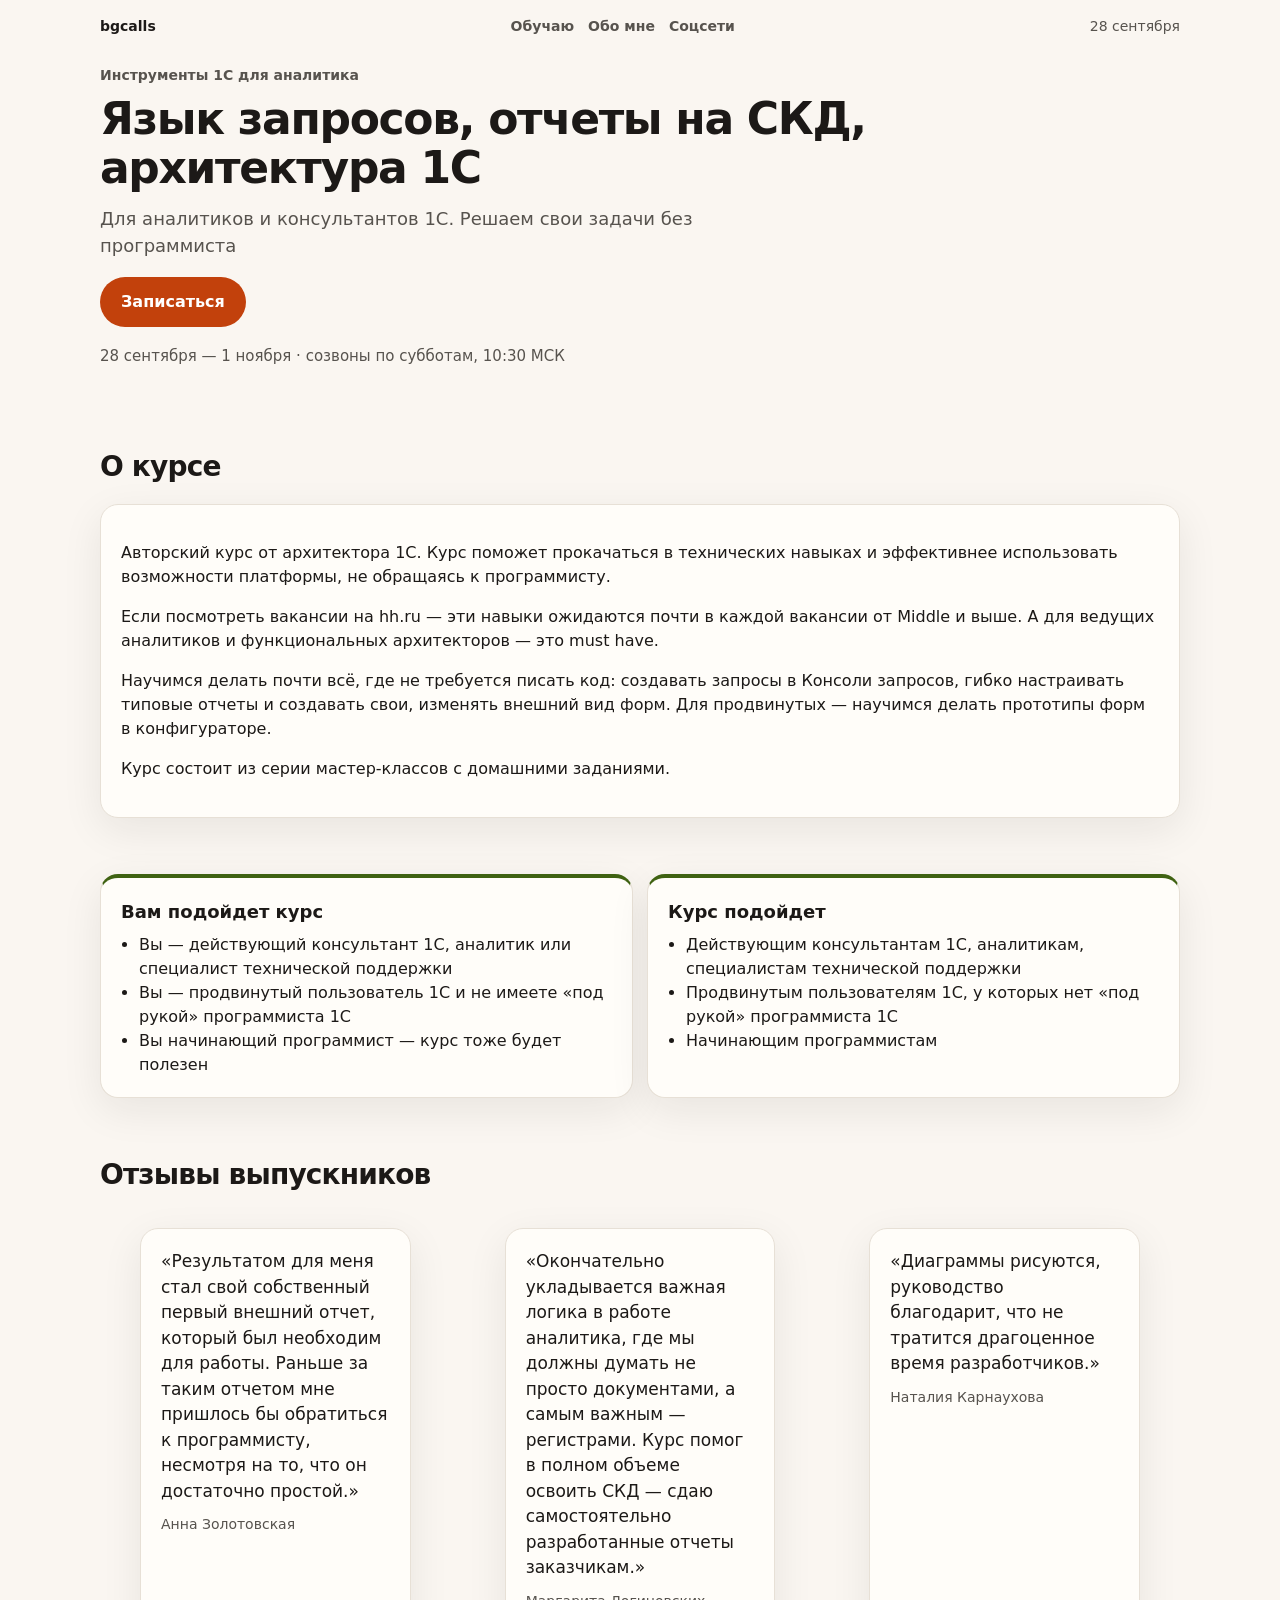
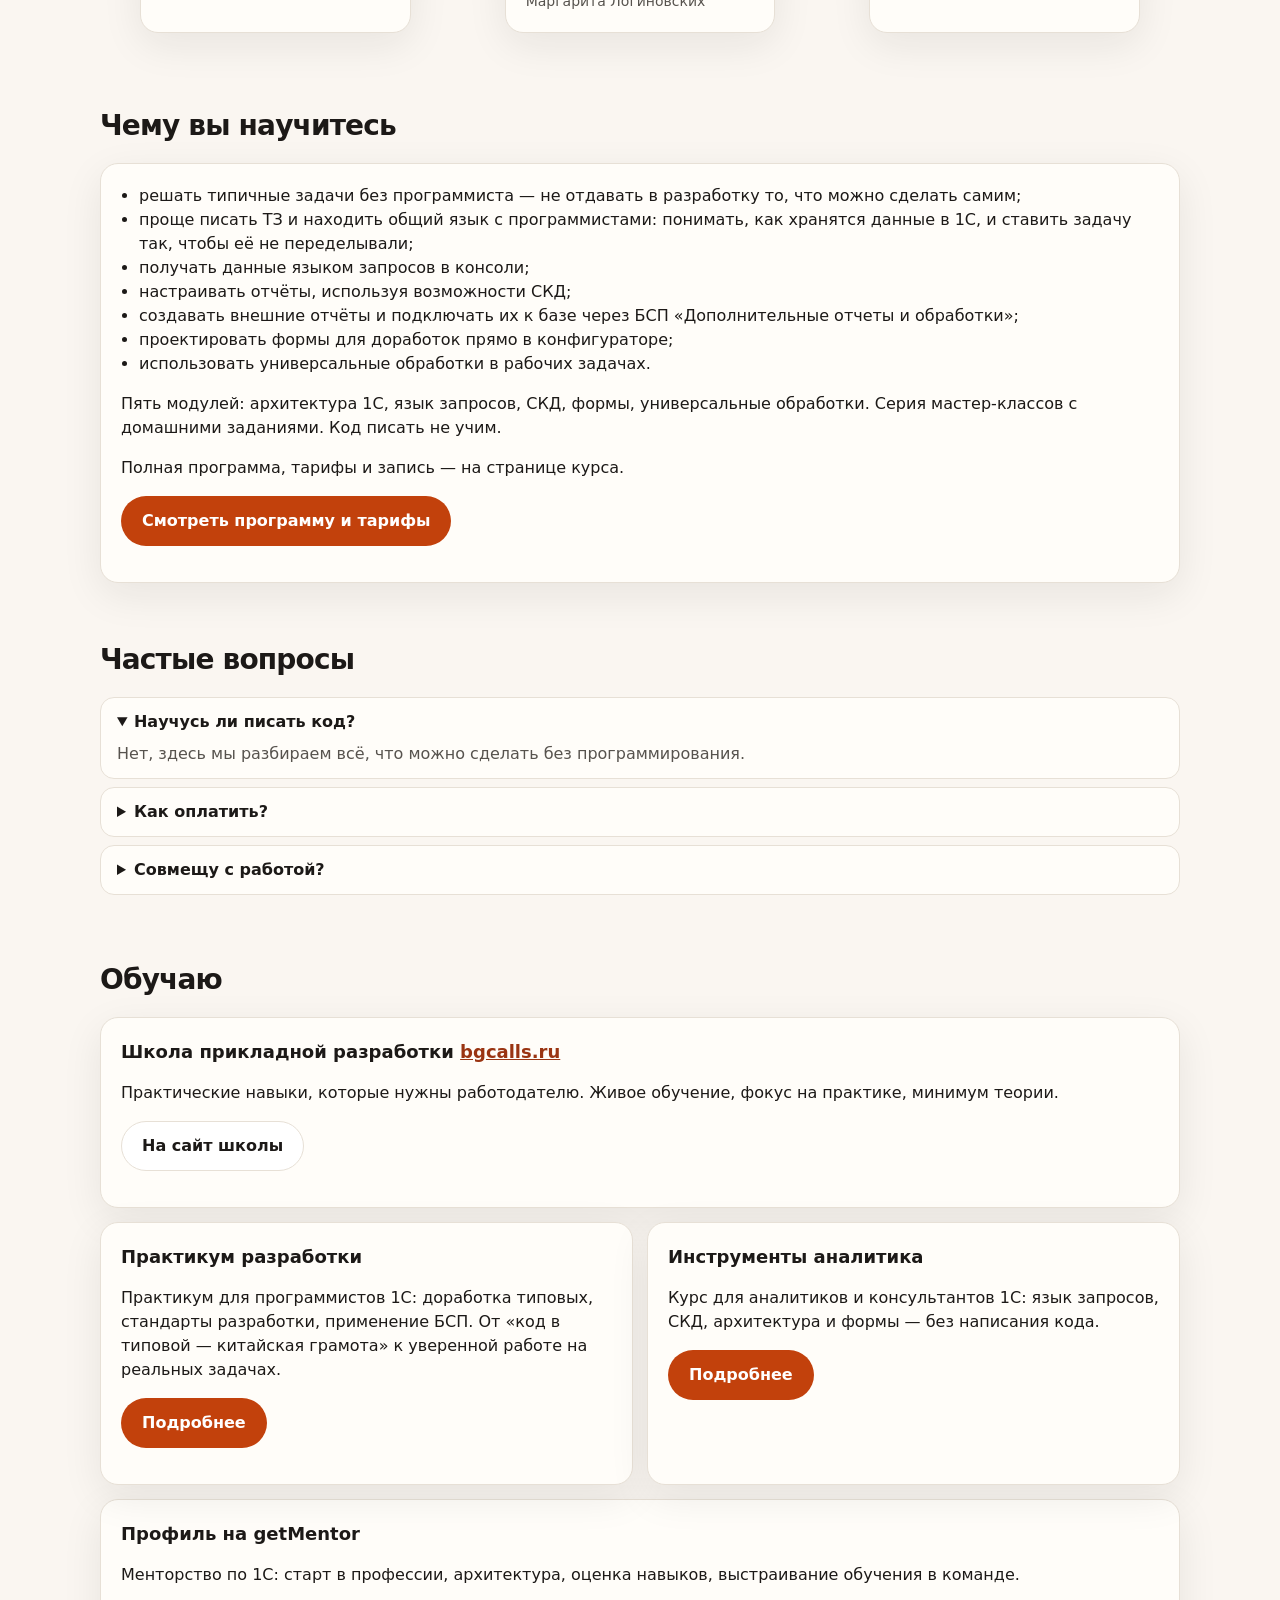
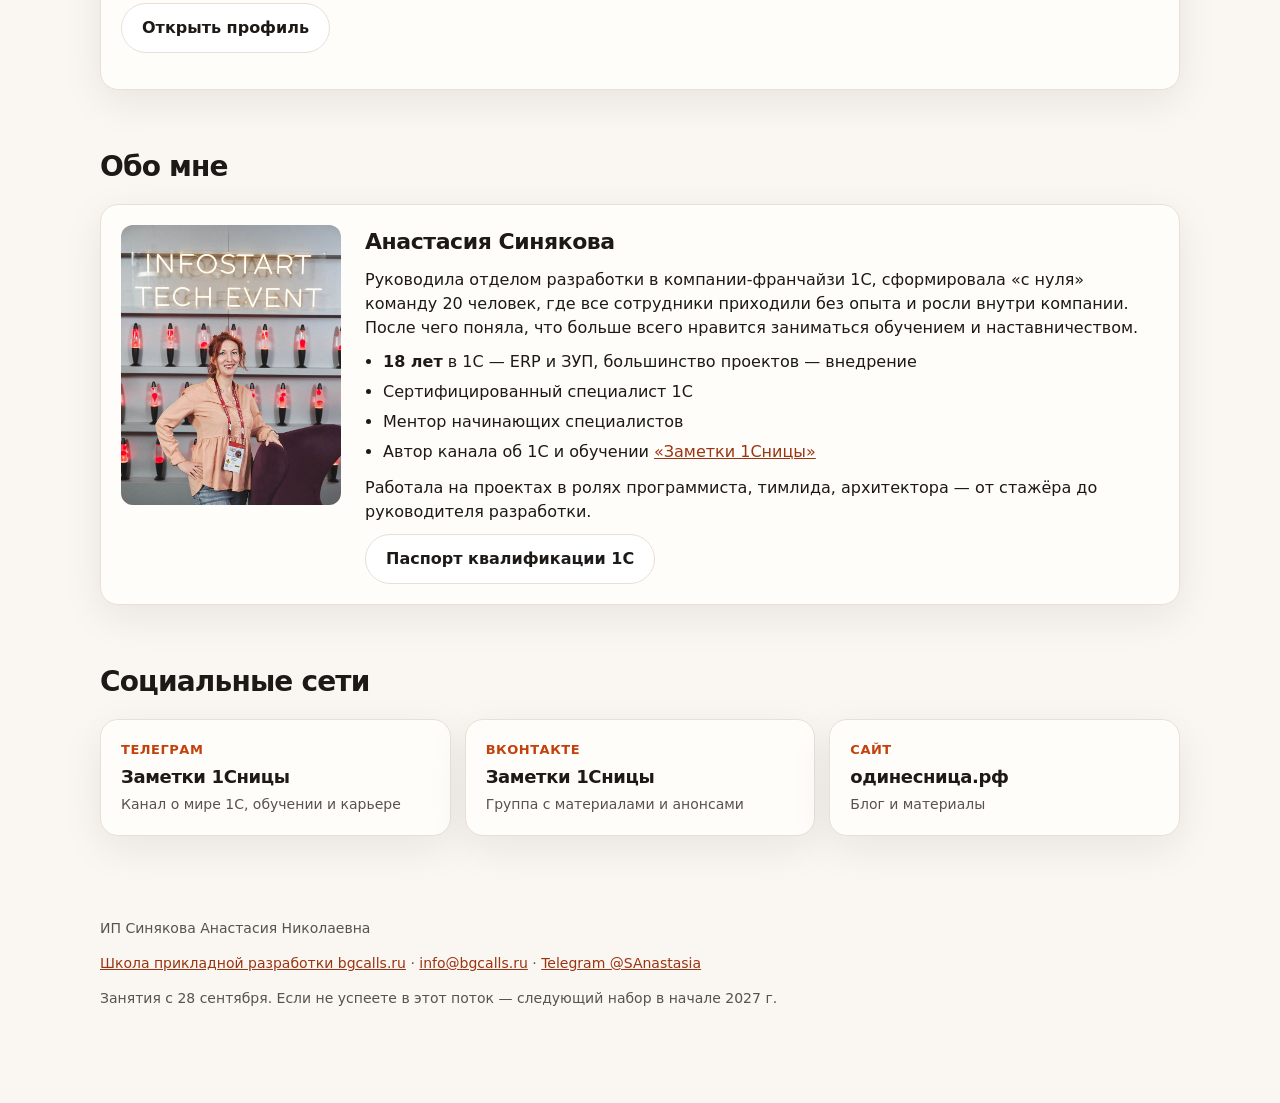
==== index.html @ 6b14075d "Поправить склонение в блоке аудитории курса Убран заголовок «На кого рассчитана программа». Колонки:" ====
<!DOCTYPE html>
<html lang="ru">
<head>
  <meta charset="utf-8">
  <meta name="viewport" content="width=device-width, initial-scale=1">
  <title>Инструменты 1С для аналитика</title>
  <meta name="description" content="Для аналитиков и консультантов 1С. Решаем свои задачи без программиста. Поток с 28 сентября 2026.">
  <link rel="canonical" href="https://query.bgcalls.ru/">
  <link rel="icon" href="/favicon.ico" sizes="any">
  <link rel="icon" type="image/jpeg" href="/favicon.jpg">
  <link rel="apple-touch-icon" href="/favicon.jpg">
  <meta property="og:title" content="Инструменты 1С для аналитика">
  <meta property="og:description" content="Для аналитиков и консультантов 1С. Решаем свои задачи без программиста.">
  <meta property="og:url" content="https://query.bgcalls.ru/">
  <meta property="og:type" content="website">
  <link rel="stylesheet" href="styles.css">
  <!-- Yandex.Metrika counter 94870906 — тот же, что на bgcalls.ru -->
  <script>
    (function (m, e, t, r, i, k, a) {
      m[i] = m[i] || function () { (m[i].a = m[i].a || []).push(arguments); };
      m[i].l = 1 * new Date();
      for (var j = 0; j < document.scripts.length; j++) {
        if (document.scripts[j].src === r) { return; }
      }
      k = e.createElement(t), a = e.getElementsByTagName(t)[0], k.async = 1, k.src = r;
      a.parentNode.insertBefore(k, a);
    })(window, document, "script", "https://mc.yandex.ru/metrika/tag.js", "ym");
    ym(94870906, "init", {
      clickmap: true,
      trackLinks: true,
      accurateTrackBounce: true,
      webvisor: true
    });
  </script>
  <noscript><div><img src="https://mc.yandex.ru/watch/94870906" style="position:absolute; left:-9999px;" alt=""></div></noscript>
</head>
<body>
  <header class="wrap top">
    <div><strong>bgcalls</strong></div>
    <nav class="top-nav" aria-label="Разделы">
      <a href="#obuchayu">Обучаю</a>
      <a href="#obo-mne">Обо мне</a>
      <a href="#socseti">Соцсети</a>
    </nav>
    <div>28 сентября</div>
  </header>

  <main>
    <section class="wrap hero">
      <p class="kicker">Инструменты 1С для аналитика</p>
      <h1>Язык запросов, отчеты на СКД, архитектура 1С</h1>
      <p class="lead">Для аналитиков и консультантов 1С. Решаем свои задачи без программиста</p>
      <div class="btns">
        <a class="btn btn-main js-enroll" href="https://bgcalls.ru/tools">Записаться</a>
      </div>
      <p class="meta">28 сентября — 1 ноября · созвоны по субботам, 10:30 МСК</p>
    </section>

    <section class="wrap">
      <h2>О курсе</h2>
      <div class="card">
        <p>Авторский курс от архитектора 1С. Курс поможет прокачаться в технических навыках и эффективнее использовать возможности платформы, не обращаясь к программисту.</p>
        <p>Если посмотреть вакансии на hh.ru — эти навыки ожидаются почти в каждой вакансии от Middle и выше. А для ведущих аналитиков и функциональных архитекторов — это must have.</p>
        <p>Научимся делать почти всё, где не требуется писать код: создавать запросы в Консоли запросов, гибко настраивать типовые отчеты и создавать свои, изменять внешний вид форм. Для продвинутых — научимся делать прототипы форм в конфигураторе.</p>
        <p>Курс состоит из серии мастер-классов с домашними заданиями.</p>
      </div>
    </section>

    <section class="wrap" id="komu">
      <div class="grid-2">
        <article class="card yes">
          <h3>Вам подойдет курс</h3>
          <ul>
            <li>Вы — действующий консультант 1С, аналитик или специалист технической поддержки</li>
            <li>Вы — продвинутый пользователь 1С и не имеете «под рукой» программиста 1С</li>
            <li>Вы начинающий программист — курс тоже будет полезен</li>
          </ul>
        </article>
        <article class="card yes">
          <h3>Курс подойдет</h3>
          <ul>
            <li>Действующим консультантам 1С, аналитикам, специалистам технической поддержки</li>
            <li>Продвинутым пользователям 1С, у которых нет «под рукой» программиста 1С</li>
            <li>Начинающим программистам</li>
          </ul>
        </article>
      </div>
    </section>

    <section class="wrap">
      <h2>Отзывы выпускников</h2>
      <div class="grid-3">
        <figure class="card">
          <blockquote class="quote">«Результатом для меня стал свой собственный первый внешний отчет, который был необходим для работы. Раньше за таким отчетом мне пришлось бы обратиться к программисту, несмотря на то, что он достаточно простой.»</blockquote>
          <figcaption class="who">Анна Золотовская</figcaption>
        </figure>
        <figure class="card">
          <blockquote class="quote">«Окончательно укладывается важная логика в работе аналитика, где мы должны думать не просто документами, а самым важным — регистрами. Курс помог в полном объеме освоить СКД — сдаю самостоятельно разработанные отчеты заказчикам.»</blockquote>
          <figcaption class="who">Маргарита Логиновских</figcaption>
        </figure>
        <figure class="card">
          <blockquote class="quote">«Диаграммы рисуются, руководство благодарит, что не тратится драгоценное время разработчиков.»</blockquote>
          <figcaption class="who">Наталия Карнаухова</figcaption>
        </figure>
      </div>
    </section>

    <section class="wrap" id="запись">
      <h2>Чему вы научитесь</h2>
      <div class="card">
        <ul>
          <li>решать типичные задачи без программиста — не отдавать в разработку то, что можно сделать самим;</li>
          <li>проще писать ТЗ и находить общий язык с программистами: понимать, как хранятся данные в 1С, и ставить задачу так, чтобы её не переделывали;</li>
          <li>получать данные языком запросов в консоли;</li>
          <li>настраивать отчёты, используя возможности СКД;</li>
          <li>создавать внешние отчёты и подключать их к базе через БСП «Дополнительные отчеты и обработки»;</li>
          <li>проектировать формы для доработок прямо в конфигураторе;</li>
          <li>использовать универсальные обработки в рабочих задачах.</li>
        </ul>
        <p>Пять модулей: архитектура 1С, язык запросов, СКД, формы, универсальные обработки. Серия мастер-классов с домашними заданиями. Код писать не учим.</p>
        <p>Полная программа, тарифы и запись — на странице курса.</p>
        <p><a class="btn btn-main js-program" href="https://bgcalls.ru/tools#rec713897254">Смотреть программу и тарифы</a></p>
      </div>
    </section>

    <section class="wrap faq">
      <h2>Частые вопросы</h2>
      <details open>
        <summary>Научусь ли писать код?</summary>
        <p>Нет, здесь мы разбираем всё, что можно сделать без программирования.</p>
      </details>
      <details>
        <summary>Как оплатить?</summary>
        <p>По карте, в рассрочку Долями или по счёту от юрлица. Для запроса счёта пишите на <a href="mailto:info@bgcalls.ru">info@bgcalls.ru</a> или в Telegram <a href="https://t.me/sAnastasia">@SAnastasia</a>. Программа и тарифы — на <a href="https://bgcalls.ru/tools">странице курса</a>.</p>
      </details>
      <details>
        <summary>Совмещу с работой?</summary>
        <p>Да. Будет 3 созвона по субботам в 10:30 МСК; если не сможете подключиться — будет запись. Остальные материалы и задания доступны на платформе в любое время. Основная часть — 5 недель и ещё 4 недели, чтобы спокойно доделать задания.</p>
      </details>
    </section>

    <section class="wrap" id="obuchayu">
      <h2>Обучаю</h2>
      <div class="card teach-lead">
        <p class="teach-school">Школа прикладной разработки <a href="https://bgcalls.ru">bgcalls.ru</a></p>
        <p>Практические навыки, которые нужны работодателю. Живое обучение, фокус на практике, минимум теории.</p>
        <p><a class="btn btn-ghost" href="https://bgcalls.ru">На сайт школы</a></p>
      </div>
      <div class="grid-2 teach-courses">
        <article class="card">
          <h3>Практикум разработки</h3>
          <p>Практикум для программистов 1С: доработка типовых, стандарты разработки, применение БСП. От «код в типовой — китайская грамота» к уверенной работе на реальных задачах.</p>
          <p><a class="btn btn-main" href="https://bgcalls.ru/practice">Подробнее</a></p>
        </article>
        <article class="card">
          <h3>Инструменты аналитика</h3>
          <p>Курс для аналитиков и консультантов 1С: язык запросов, СКД, архитектура и формы — без написания кода.</p>
          <p><a class="btn btn-main" href="https://bgcalls.ru/tools">Подробнее</a></p>
        </article>
      </div>
      <div class="card mentor-card">
        <h3>Профиль на getMentor</h3>
        <p>Менторство по 1С: старт в профессии, архитектура, оценка навыков, выстраивание обучения в команде.</p>
        <p><a class="btn btn-ghost" href="https://getmentor.dev/mentor/anastasiia-siniakova-1230">Открыть профиль</a></p>
      </div>
    </section>

    <section class="wrap" id="obo-mne">
      <h2>Обо мне</h2>
      <div class="card author">
        <img class="author-photo" src="author.jpg" alt="Анастасия Синякова" width="280" height="350">
        <div>
          <p class="author-name">Анастасия Синякова</p>
          <p>Руководила отделом разработки в компании-франчайзи 1С, сформировала «с нуля» команду 20 человек, где все сотрудники приходили без опыта и росли внутри компании. После чего поняла, что больше всего нравится заниматься обучением и наставничеством.</p>
          <ul class="about-facts">
            <li><strong>18 лет</strong> в 1С — ERP и ЗУП, большинство проектов — внедрение</li>
            <li>Сертифицированный специалист 1С</li>
            <li>Ментор начинающих специалистов</li>
            <li>Автор канала об 1С и обучении <a href="https://t.me/yellow_note">«Заметки 1Сницы»</a></li>
          </ul>
          <p>Работала на проектах в ролях программиста, тимлида, архитектора — от стажёра до руководителя разработки.</p>
          <p>
            <a class="btn btn-ghost" href="https://uc1.1c.ru/account/summary/?token=86fdb60becf1d8d3e52e398cdead7d71">Паспорт квалификации 1С</a>
          </p>
        </div>
      </div>
    </section>

    <section class="wrap" id="socseti">
      <h2>Социальные сети</h2>
      <div class="grid-3 link-grid">
        <a class="card link-card" href="https://t.me/yellow_note">
          <span class="link-label">Телеграм</span>
          <span class="link-title">Заметки 1Сницы</span>
          <span class="link-desc">Канал о мире 1С, обучении и карьере</span>
        </a>
        <a class="card link-card" href="https://vk.com/yellow_note">
          <span class="link-label">ВКонтакте</span>
          <span class="link-title">Заметки 1Сницы</span>
          <span class="link-desc">Группа с материалами и анонсами</span>
        </a>
        <a class="card link-card" href="https://одинесница.рф/">
          <span class="link-label">Сайт</span>
          <span class="link-title">одинесница.рф</span>
          <span class="link-desc">Блог и материалы</span>
        </a>
      </div>
    </section>
  </main>

  <footer class="wrap foot">
    <p>ИП Синякова Анастасия Николаевна</p>
    <p>
      <a href="https://bgcalls.ru">Школа прикладной разработки bgcalls.ru</a> ·
      <a href="mailto:info@bgcalls.ru">info@bgcalls.ru</a> ·
      <a href="https://t.me/sAnastasia">Telegram @SAnastasia</a>
    </p>
    <p>Занятия с 28 сентября. Если не успеете в этот поток — следующий набор в начале 2027 г.</p>
  </footer>

  <div class="sticky">
    <a class="btn btn-main js-enroll" href="https://bgcalls.ru/tools" style="width:100%">Записаться</a>
  </div>

  <script src="config.js"></script>
  <script src="pay.js"></script>
</body>
</html>
---- styles.css ----
:root {
  --ink: #1c1917;
  --muted: #57534e;
  --paper: #faf6f1;
  --card: #fffdf9;
  --line: #e7e0d6;
  --accent: #c2410c;
  --accent-dark: #9a3412;
  --ok: #3f6212;
  --no: #9f1239;
  --shadow: 0 12px 40px rgba(28, 25, 23, 0.08);
}

* { box-sizing: border-box; }
html { scroll-behavior: smooth; }
body {
  margin: 0;
  font-family: "Segoe UI", system-ui, sans-serif;
  color: var(--ink);
  background: var(--paper);
  line-height: 1.5;
}
a { color: var(--accent-dark); }
img { max-width: 100%; }
.wrap { width: min(1080px, calc(100% - 32px)); margin: 0 auto; }
.top {
  display: flex;
  justify-content: space-between;
  align-items: center;
  gap: 16px;
  padding: 16px 0;
  font-size: 14px;
  color: var(--muted);
}
.top strong { color: var(--ink); }
.top-nav {
  display: flex;
  flex-wrap: wrap;
  gap: 14px;
  justify-content: center;
}
.top-nav a {
  color: var(--muted);
  text-decoration: none;
  font-weight: 600;
}
.top-nav a:hover { color: var(--accent-dark); }
.section-lead {
  margin: -6px 0 16px;
  color: var(--muted);
  max-width: 40rem;
}
.teach-lead { margin-bottom: 14px; }
.teach-school {
  margin: 0 0 8px;
  font-size: 18px;
  font-weight: 700;
}
.teach-courses { margin-bottom: 14px; }
.mentor-card h3 { margin-bottom: 8px; }
.about-facts {
  margin: 0 0 12px;
  padding-left: 18px;
}
.about-facts li { margin-bottom: 6px; }
.link-grid { align-items: stretch; }
.link-card {
  display: flex;
  flex-direction: column;
  gap: 4px;
  text-decoration: none;
  color: inherit;
  transition: border-color 0.15s ease, transform 0.15s ease;
}
.link-card:hover {
  border-color: #d6c7b6;
  transform: translateY(-2px);
}
.link-label {
  font-size: 13px;
  font-weight: 700;
  color: var(--accent);
  text-transform: uppercase;
  letter-spacing: 0.04em;
}
.link-title {
  font-size: 18px;
  font-weight: 700;
  letter-spacing: -0.02em;
}
.link-desc {
  color: var(--muted);
  font-size: 14px;
}
.hero {
  padding: 12px 0 36px;
}
.kicker {
  margin: 0 0 8px;
  font-size: 14px;
  font-weight: 700;
  color: var(--muted);
}
h1 {
  font-size: clamp(28px, 4.5vw, 44px);
  line-height: 1.12;
  margin: 0 0 12px;
  letter-spacing: -0.03em;
}
.lead { font-size: 18px; color: var(--muted); max-width: 40rem; margin: 0 0 18px; }
.btns { display: flex; flex-wrap: wrap; gap: 10px; margin-bottom: 18px; }
.btn {
  display: inline-flex;
  align-items: center;
  justify-content: center;
  border-radius: 999px;
  padding: 12px 20px;
  text-decoration: none;
  font-weight: 700;
  border: 1px solid transparent;
}
.btn-main { background: var(--accent); color: #fff; }
.btn-main:hover { background: var(--accent-dark); }
.btn-ghost { background: #fff; color: var(--ink); border-color: var(--line); }
.meta { color: var(--muted); font-size: 15px; }
section { padding: 28px 0; }
h2 { font-size: 28px; letter-spacing: -0.03em; margin: 0 0 16px; }
.grid-2, .grid-3, .mods { display: grid; gap: 14px; }
.grid-2 { grid-template-columns: repeat(2, 1fr); }
.grid-3 { grid-template-columns: repeat(3, 1fr); }
.mods { grid-template-columns: 1.2fr 1fr; }
.card {
  background: var(--card);
  border: 1px solid var(--line);
  border-radius: 18px;
  padding: 20px;
  box-shadow: var(--shadow);
}
.card h3 { margin: 0 0 8px; font-size: 18px; }
.yes { border-top: 4px solid var(--ok); }
.no { border-top: 4px solid var(--no); }
ul { margin: 0; padding-left: 18px; }
.num {
  font-size: 13px;
  font-weight: 700;
  color: var(--accent);
  margin-bottom: 6px;
}
.quote { font-size: 17px; margin: 0 0 10px; }
.who { color: var(--muted); font-size: 14px; }
.price { font-size: 36px; font-weight: 800; letter-spacing: -0.03em; margin: 8px 0 12px; }
.price span { font-size: 18px; font-weight: 600; color: var(--muted); }
.faq details {
  background: var(--card);
  border: 1px solid var(--line);
  border-radius: 14px;
  padding: 12px 16px;
  margin-bottom: 8px;
}
.faq summary { cursor: pointer; font-weight: 700; }
.faq p { margin: 8px 0 0; color: var(--muted); }
.author {
  display: grid;
  grid-template-columns: 220px 1fr;
  gap: 24px;
  align-items: start;
}
.author-photo {
  width: 220px;
  height: 280px;
  object-fit: cover;
  object-position: top;
  border-radius: 12px;
  display: block;
}
.author-name {
  margin: 0 0 8px;
  font-size: 22px;
  font-weight: 700;
  letter-spacing: -0.02em;
}
.author p { margin: 0 0 10px; }
.author p:last-child { margin-bottom: 0; }
.foot {
  padding: 40px 0 80px;
  color: var(--muted);
  font-size: 14px;
}
.sticky {
  position: sticky;
  bottom: 0;
  background: rgba(250, 246, 241, 0.92);
  backdrop-filter: blur(8px);
  border-top: 1px solid var(--line);
  padding: 10px 16px;
  display: none;
}
@media (max-width: 800px) {
  .grid-2, .grid-3, .mods, .author { grid-template-columns: 1fr; }
  .author-photo { width: 180px; height: 230px; }
  .sticky { display: block; }
  .hero { padding-bottom: 32px; }
  .top { flex-wrap: wrap; }
  .top-nav { order: 3; width: 100%; justify-content: flex-start; gap: 12px; }
}
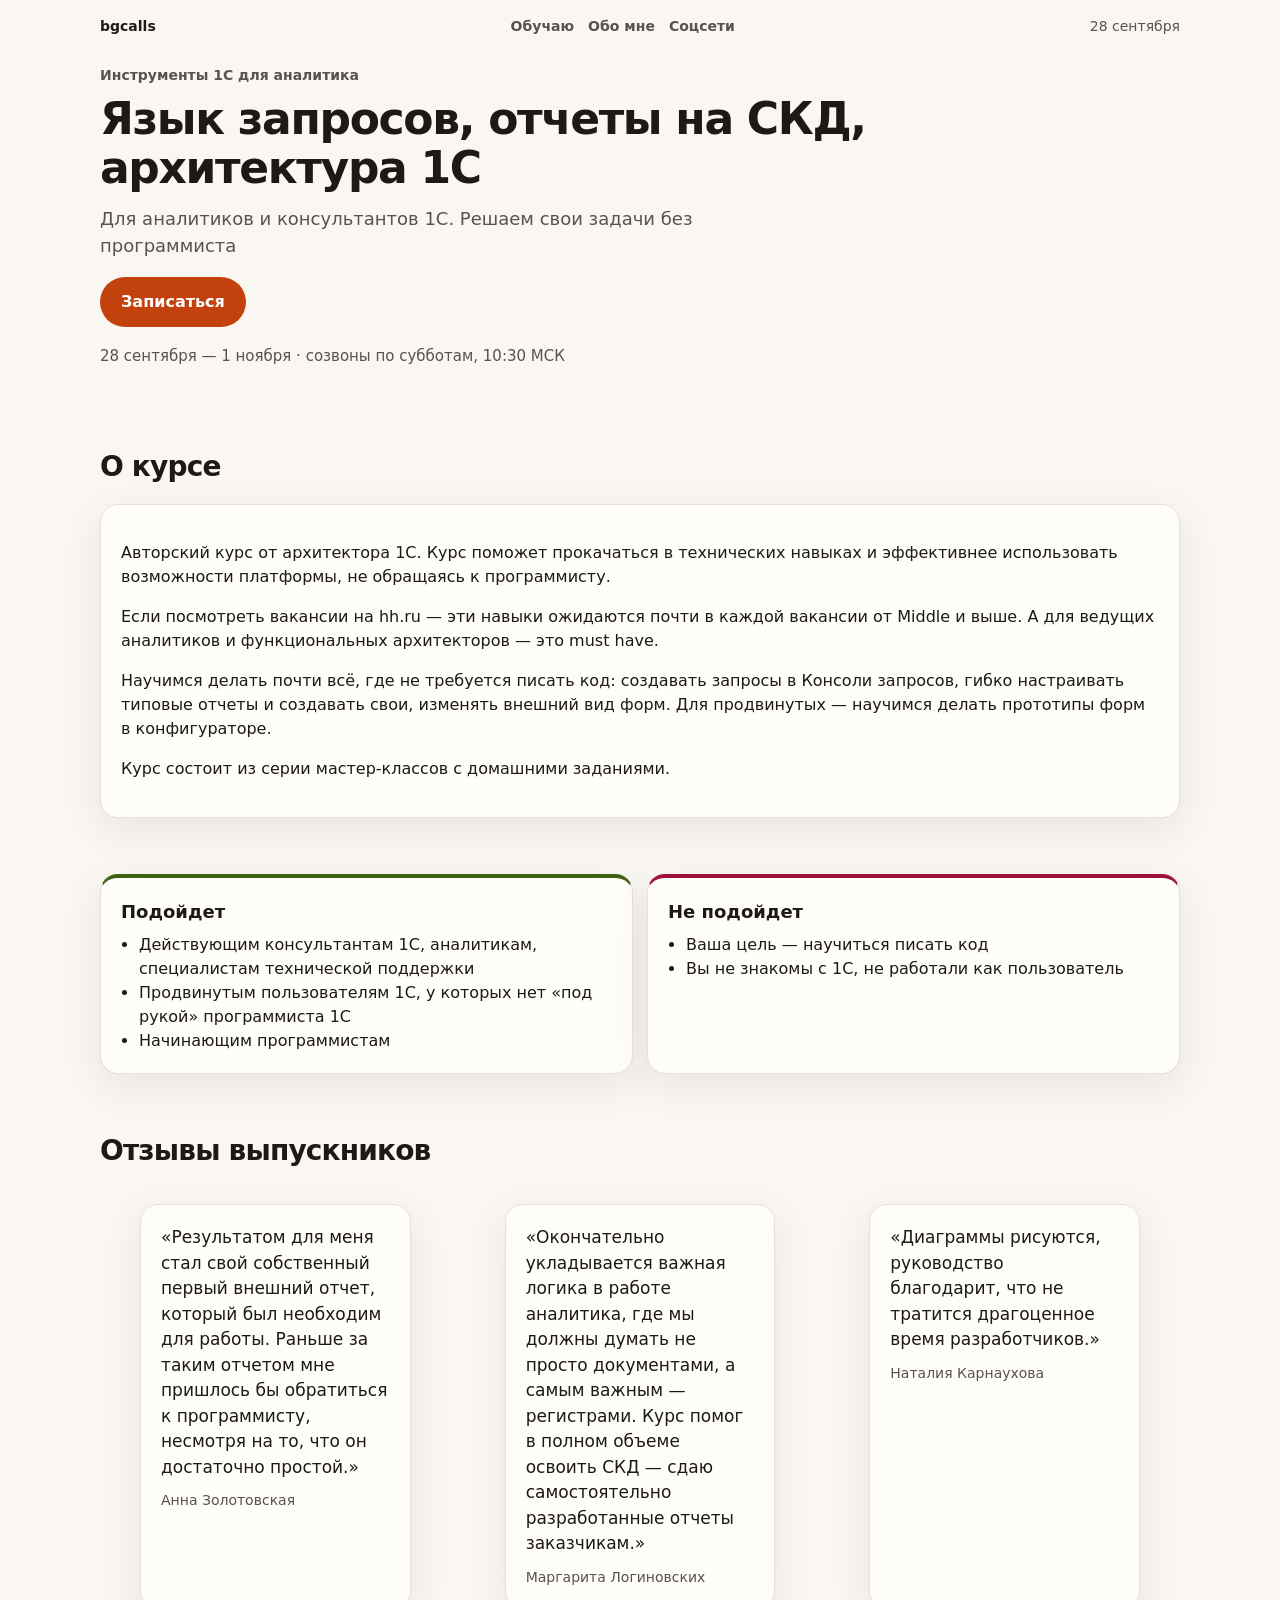
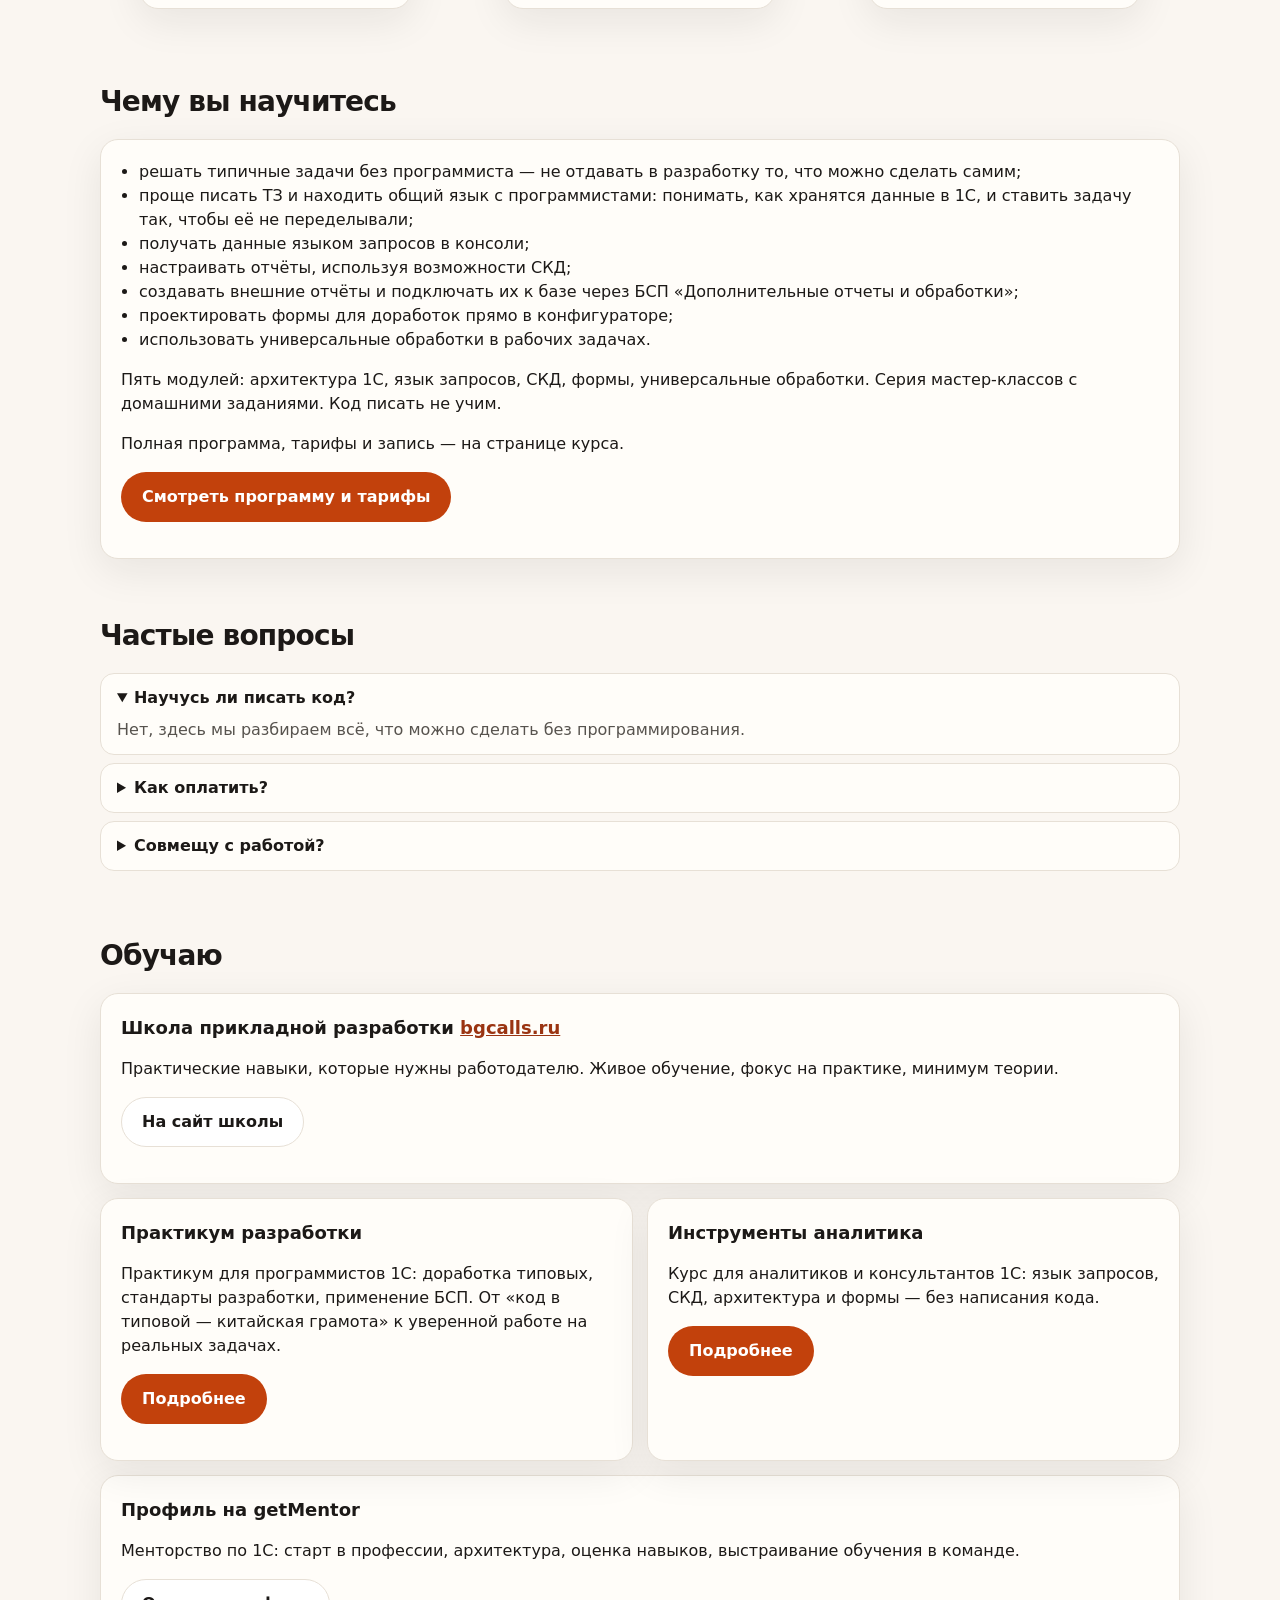
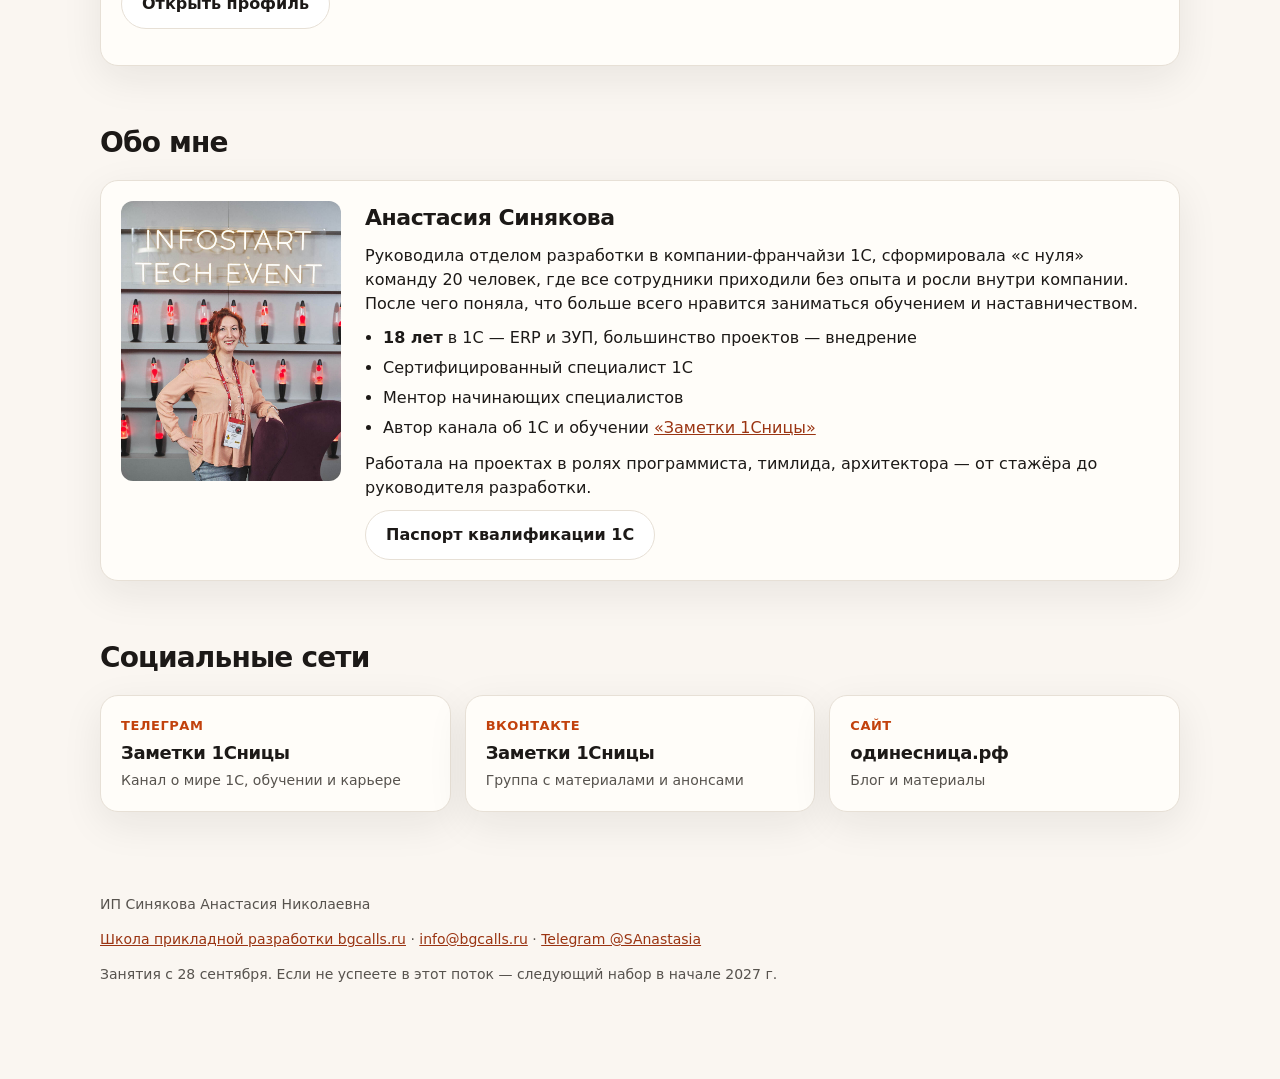
==== commit f764970b: "Переименовать колонки аудитории: Подойдет / Не подойдет Восстановлен блок «Не подойдет» с исходным т" ====
--- a/index.html
+++ b/index.html
@@ -69,19 +69,18 @@
     <section class="wrap" id="komu">
       <div class="grid-2">
         <article class="card yes">
-          <h3>Вам подойдет курс</h3>
-          <ul>
-            <li>Вы — действующий консультант 1С, аналитик или специалист технической поддержки</li>
-            <li>Вы — продвинутый пользователь 1С и не имеете «под рукой» программиста 1С</li>
-            <li>Вы начинающий программист — курс тоже будет полезен</li>
-          </ul>
-        </article>
-        <article class="card yes">
-          <h3>Курс подойдет</h3>
+          <h3>Подойдет</h3>
           <ul>
             <li>Действующим консультантам 1С, аналитикам, специалистам технической поддержки</li>
             <li>Продвинутым пользователям 1С, у которых нет «под рукой» программиста 1С</li>
             <li>Начинающим программистам</li>
+          </ul>
+        </article>
+        <article class="card no">
+          <h3>Не подойдет</h3>
+          <ul>
+            <li>Ваша цель — научиться писать код</li>
+            <li>Вы не знакомы с 1С, не работали как пользователь</li>
           </ul>
         </article>
       </div>
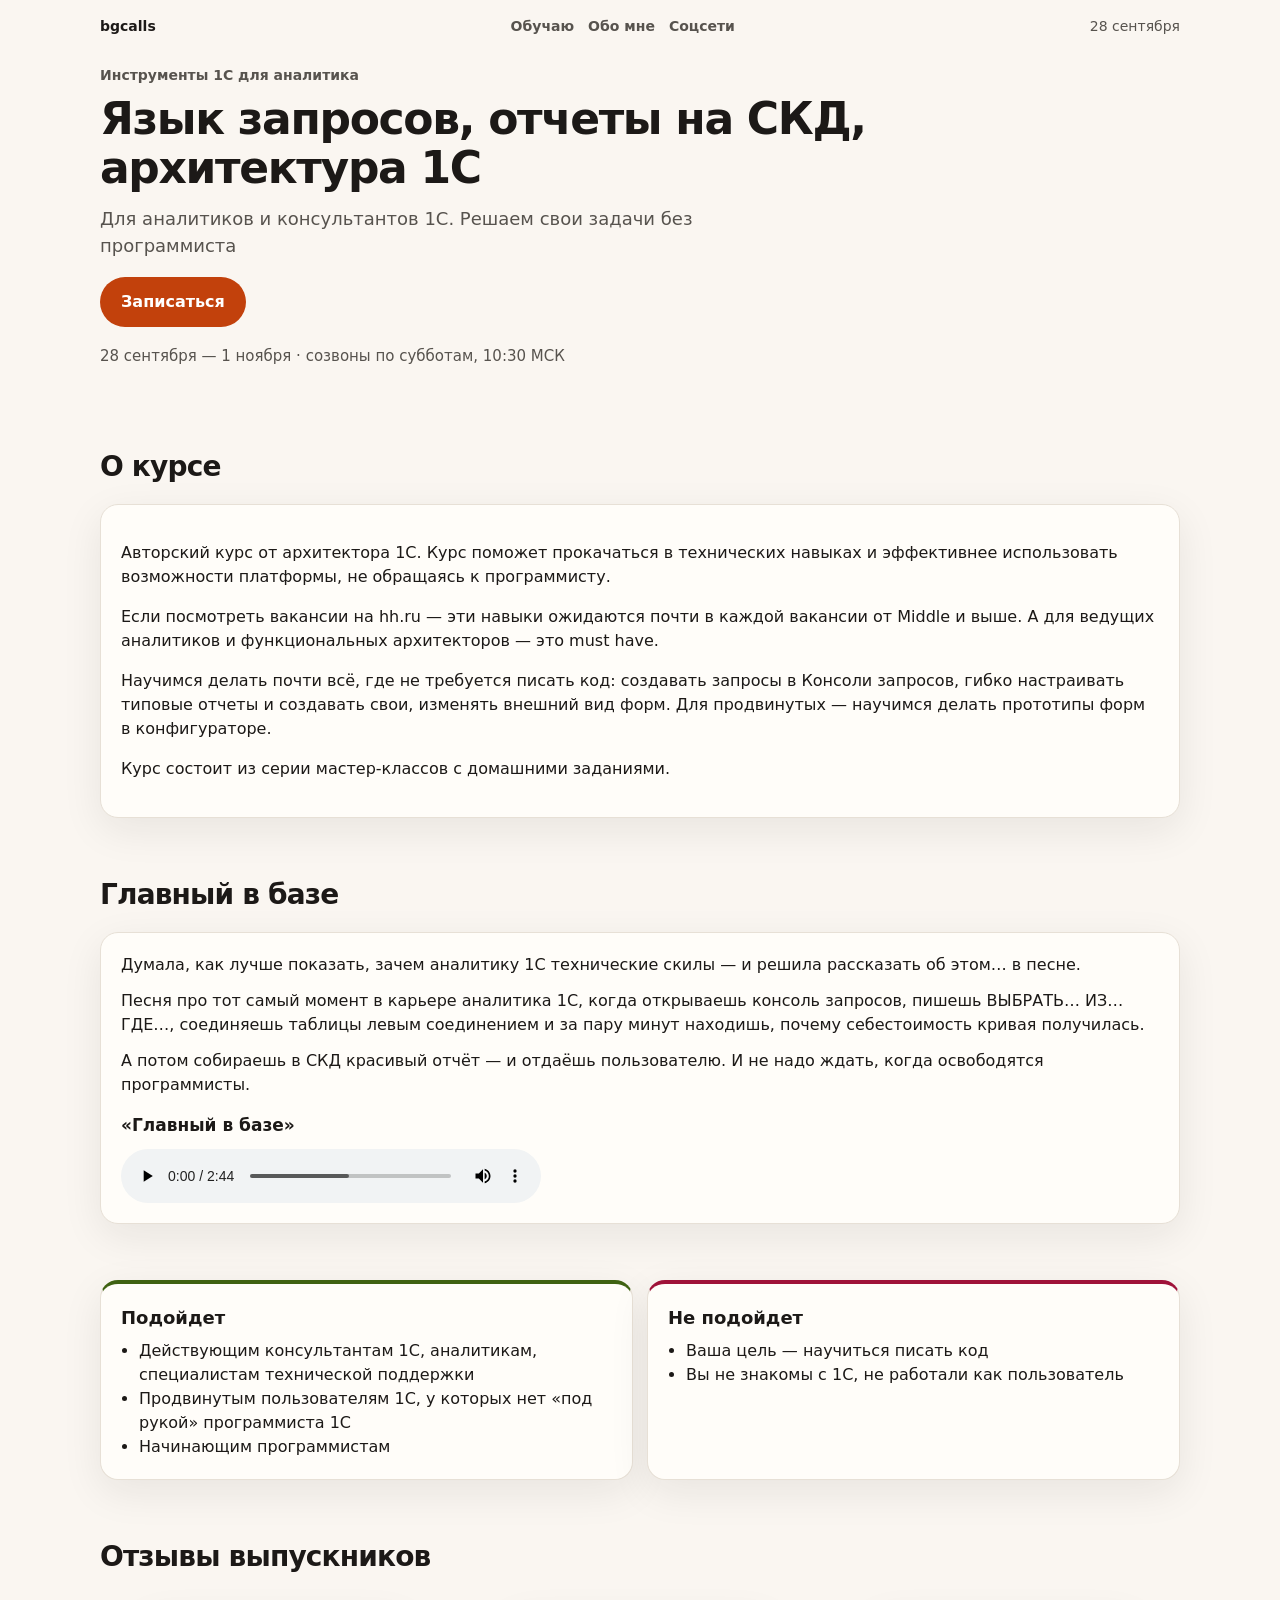
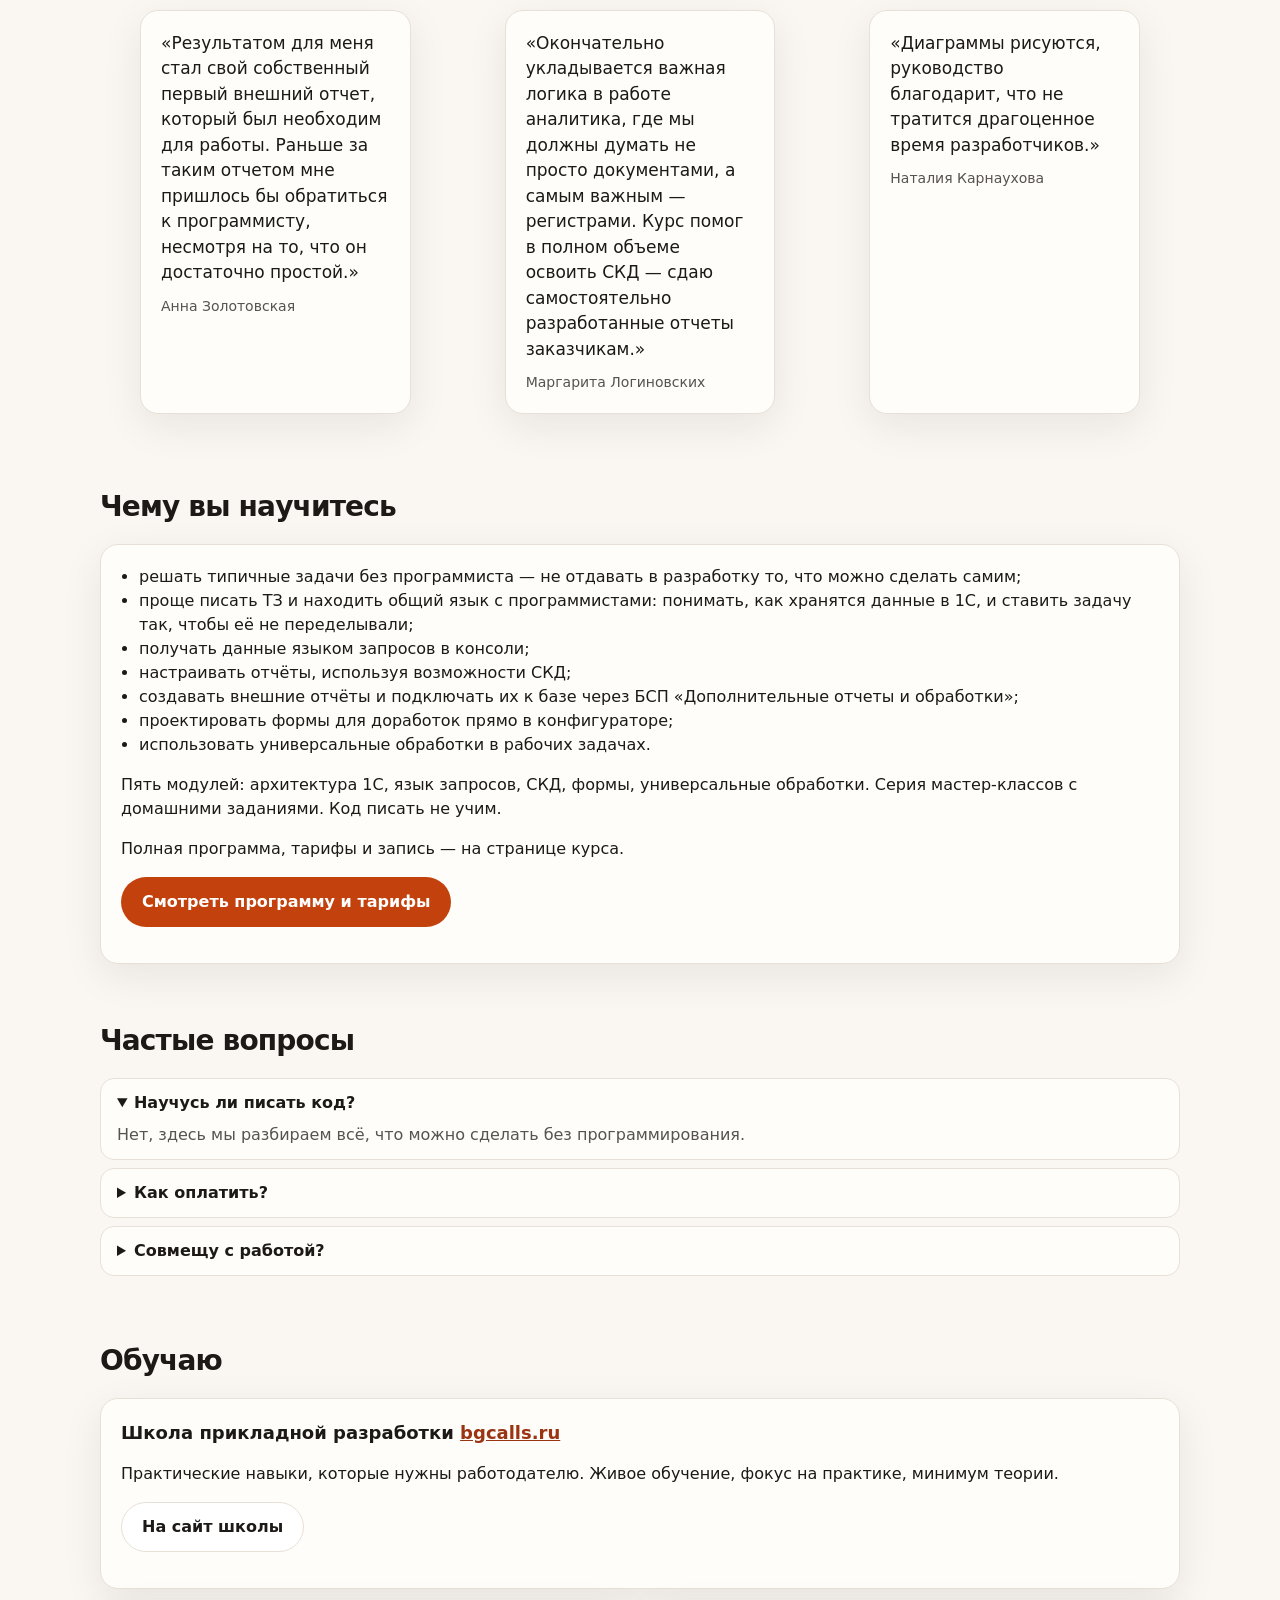
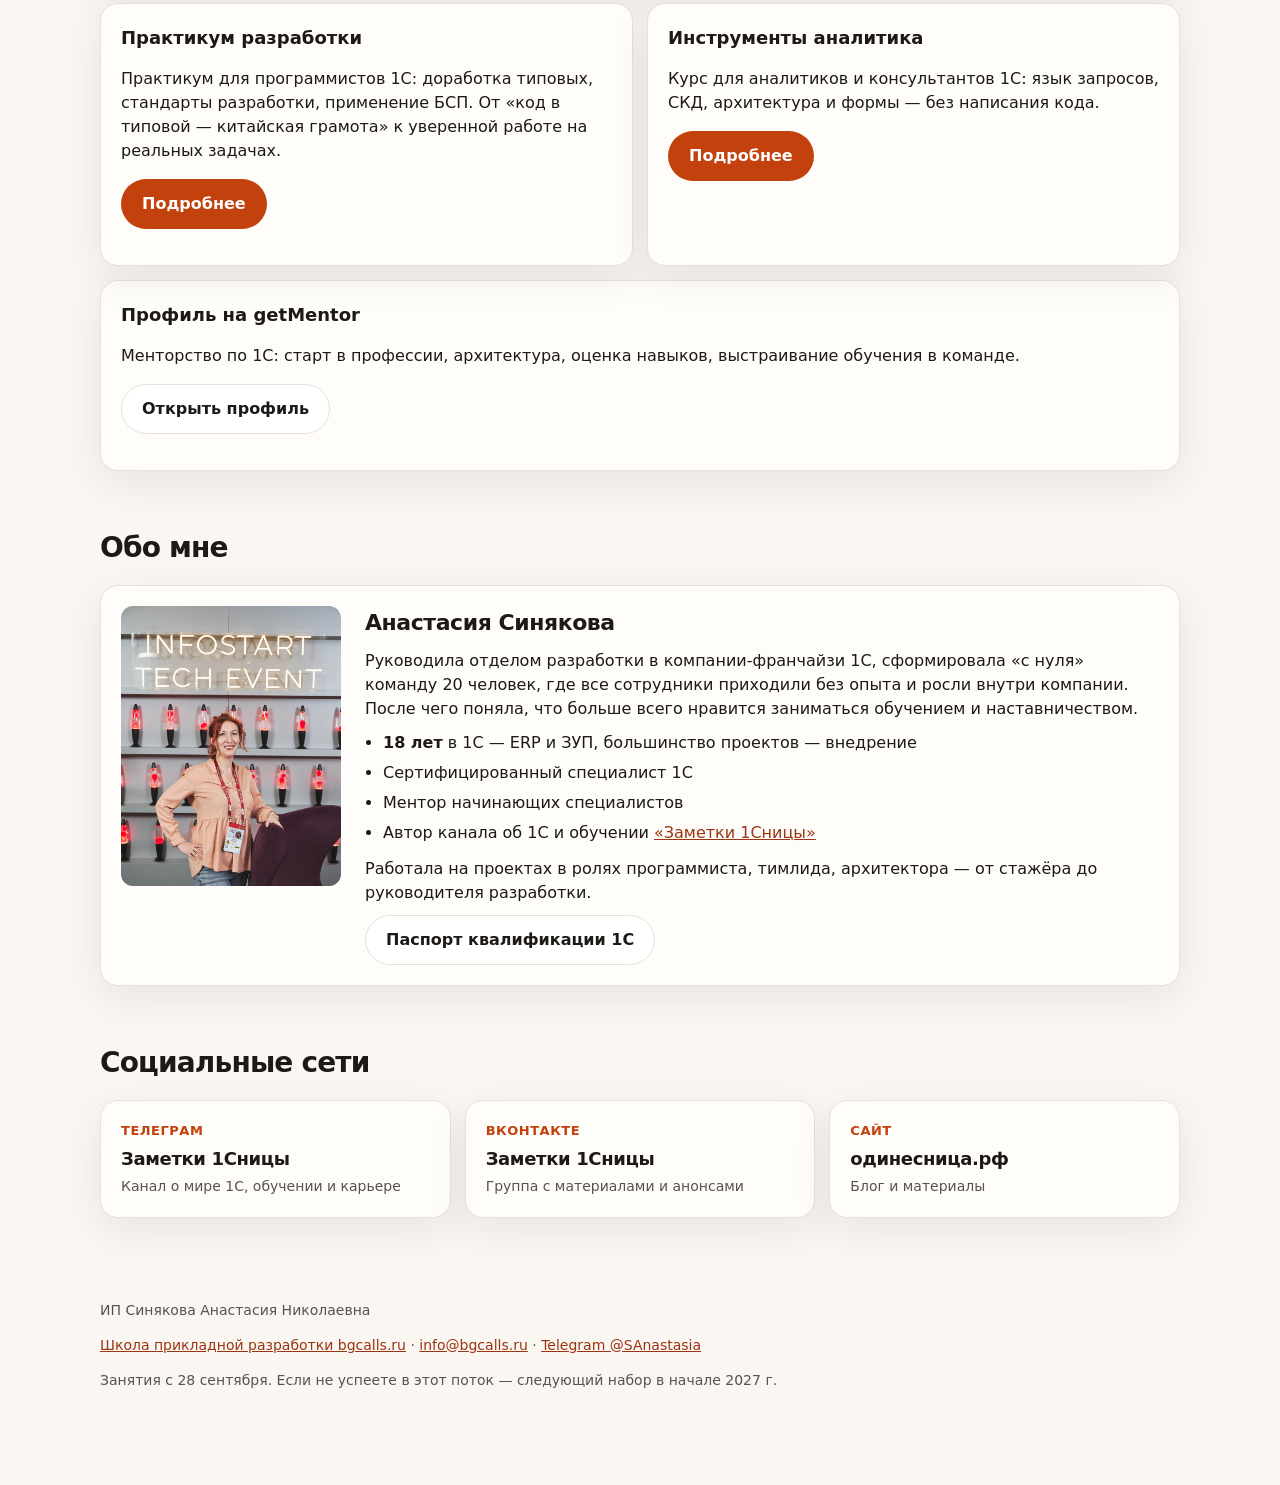
==== commit eb55e859: "Добавить песню «Главный в базе» на лендинг Секция с текстом и HTML5-плеером после блока «О курсе».  " ====
--- a/index.html
+++ b/index.html
@@ -66,6 +66,19 @@
       </div>
     </section>
 
+    <section class="wrap" id="pesnya">
+      <h2>Главный в базе</h2>
+      <div class="card song">
+        <p>Думала, как лучше показать, зачем аналитику 1С технические скилы — и решила рассказать об этом… в песне.</p>
+        <p>Песня про тот самый момент в карьере аналитика 1С, когда открываешь консоль запросов, пишешь ВЫБРАТЬ… ИЗ… ГДЕ…, соединяешь таблицы левым соединением и за пару минут находишь, почему себестоимость кривая получилась.</p>
+        <p>А потом собираешь в СКД красивый отчёт — и отдаёшь пользователю. И не надо ждать, когда освободятся программисты.</p>
+        <p class="song-title">«Главный в базе»</p>
+        <audio class="song-player" controls preload="metadata" src="glavnyy-v-baze.mp3">
+          Ваш браузер не поддерживает аудио. <a href="glavnyy-v-baze.mp3">Скачать песню</a>
+        </audio>
+      </div>
+    </section>
+
     <section class="wrap" id="komu">
       <div class="grid-2">
         <article class="card yes">
--- a/styles.css
+++ b/styles.css
@@ -148,6 +148,19 @@
 }
 .quote { font-size: 17px; margin: 0 0 10px; }
 .who { color: var(--muted); font-size: 14px; }
+.song p { margin: 0 0 12px; }
+.song p:last-of-type { margin-bottom: 0; }
+.song-title {
+  margin: 16px 0 10px !important;
+  font-weight: 700;
+  font-size: 17px;
+}
+.song-player {
+  display: block;
+  width: 100%;
+  max-width: 420px;
+  margin-top: 4px;
+}
 .price { font-size: 36px; font-weight: 800; letter-spacing: -0.03em; margin: 8px 0 12px; }
 .price span { font-size: 18px; font-weight: 600; color: var(--muted); }
 .faq details {
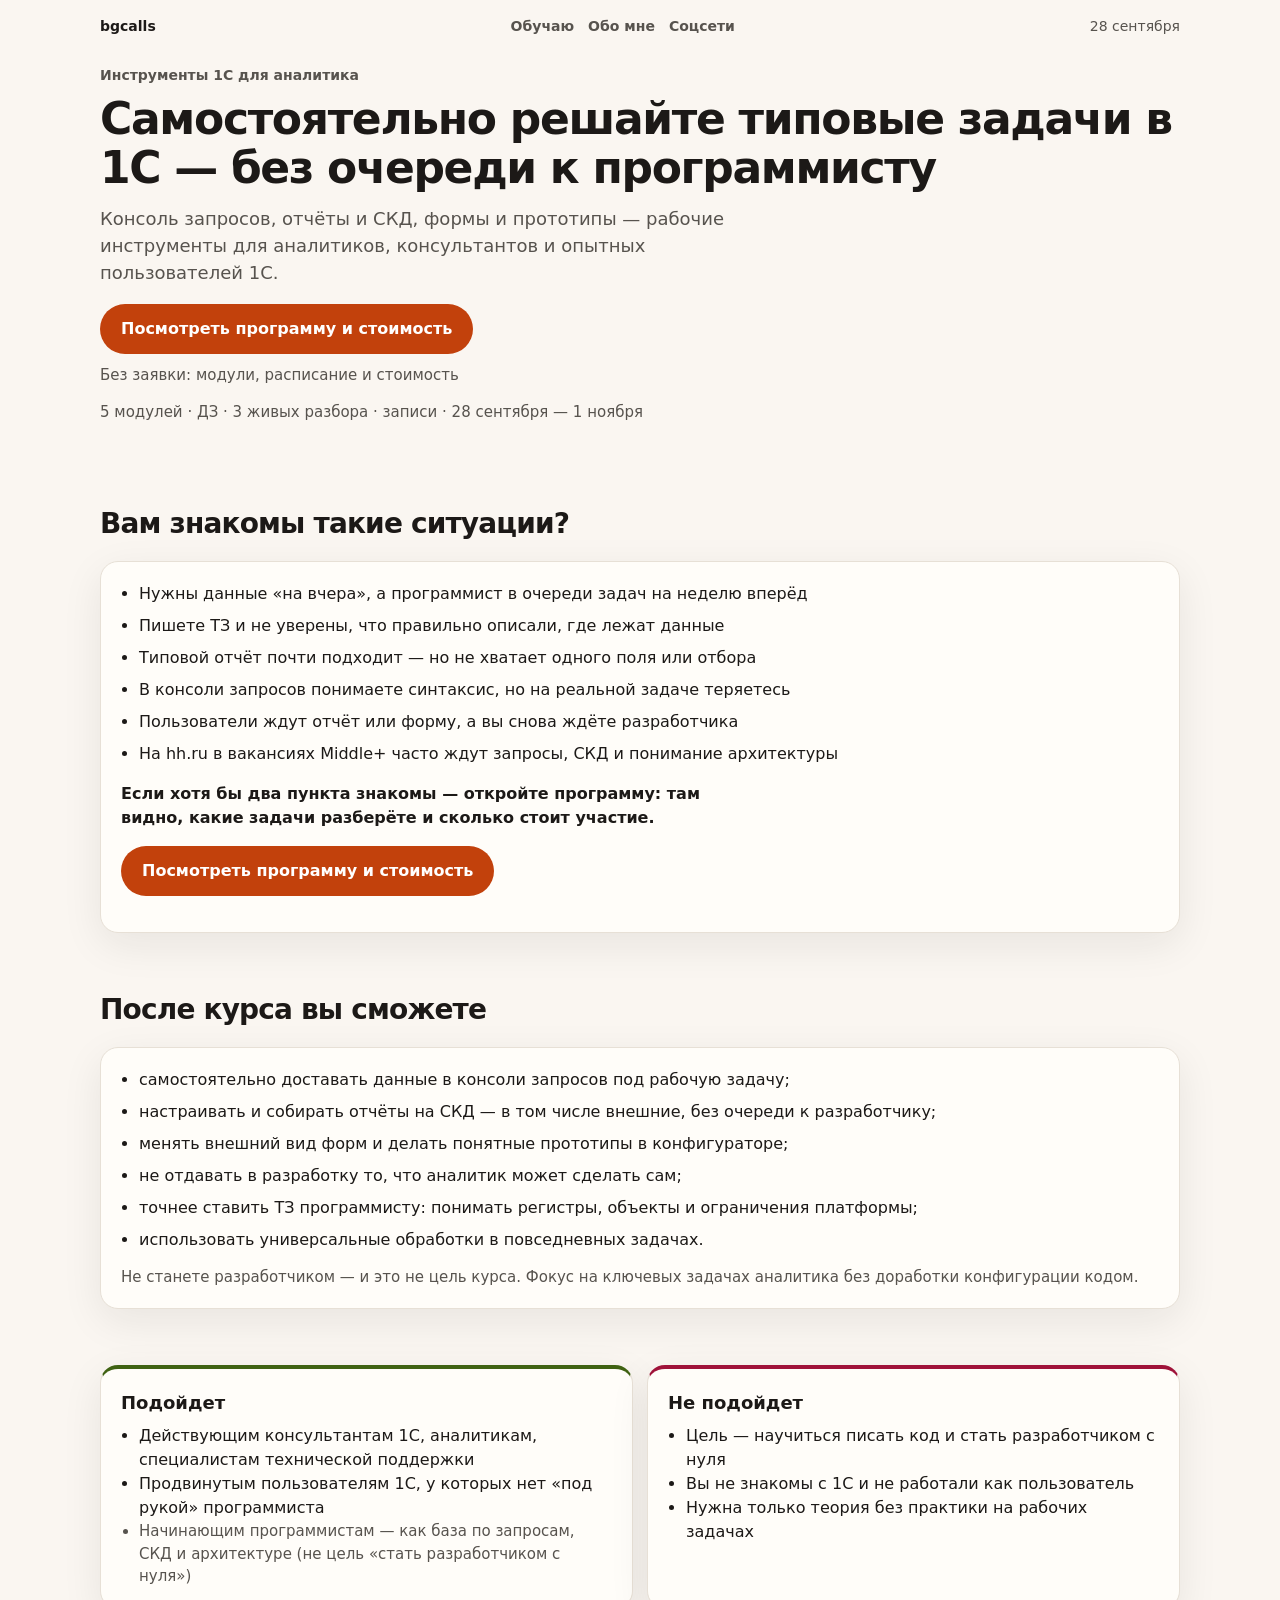
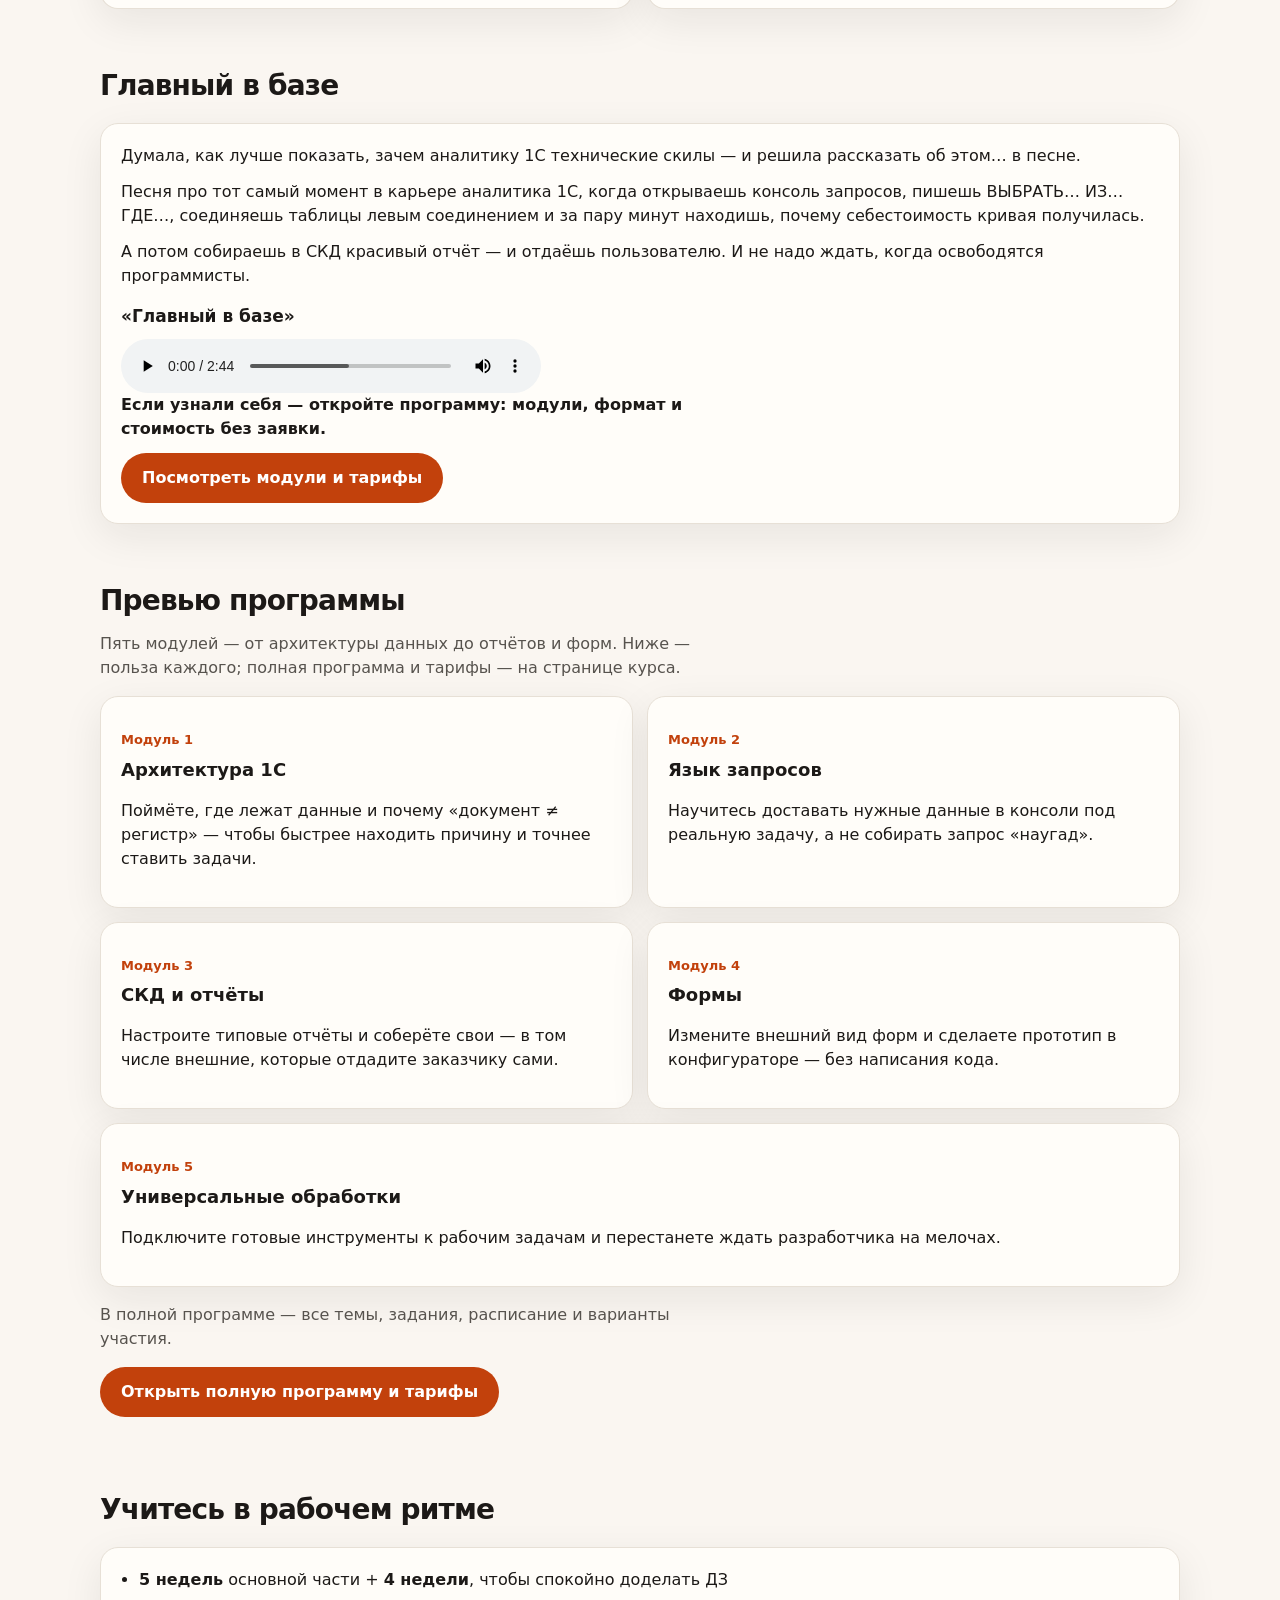
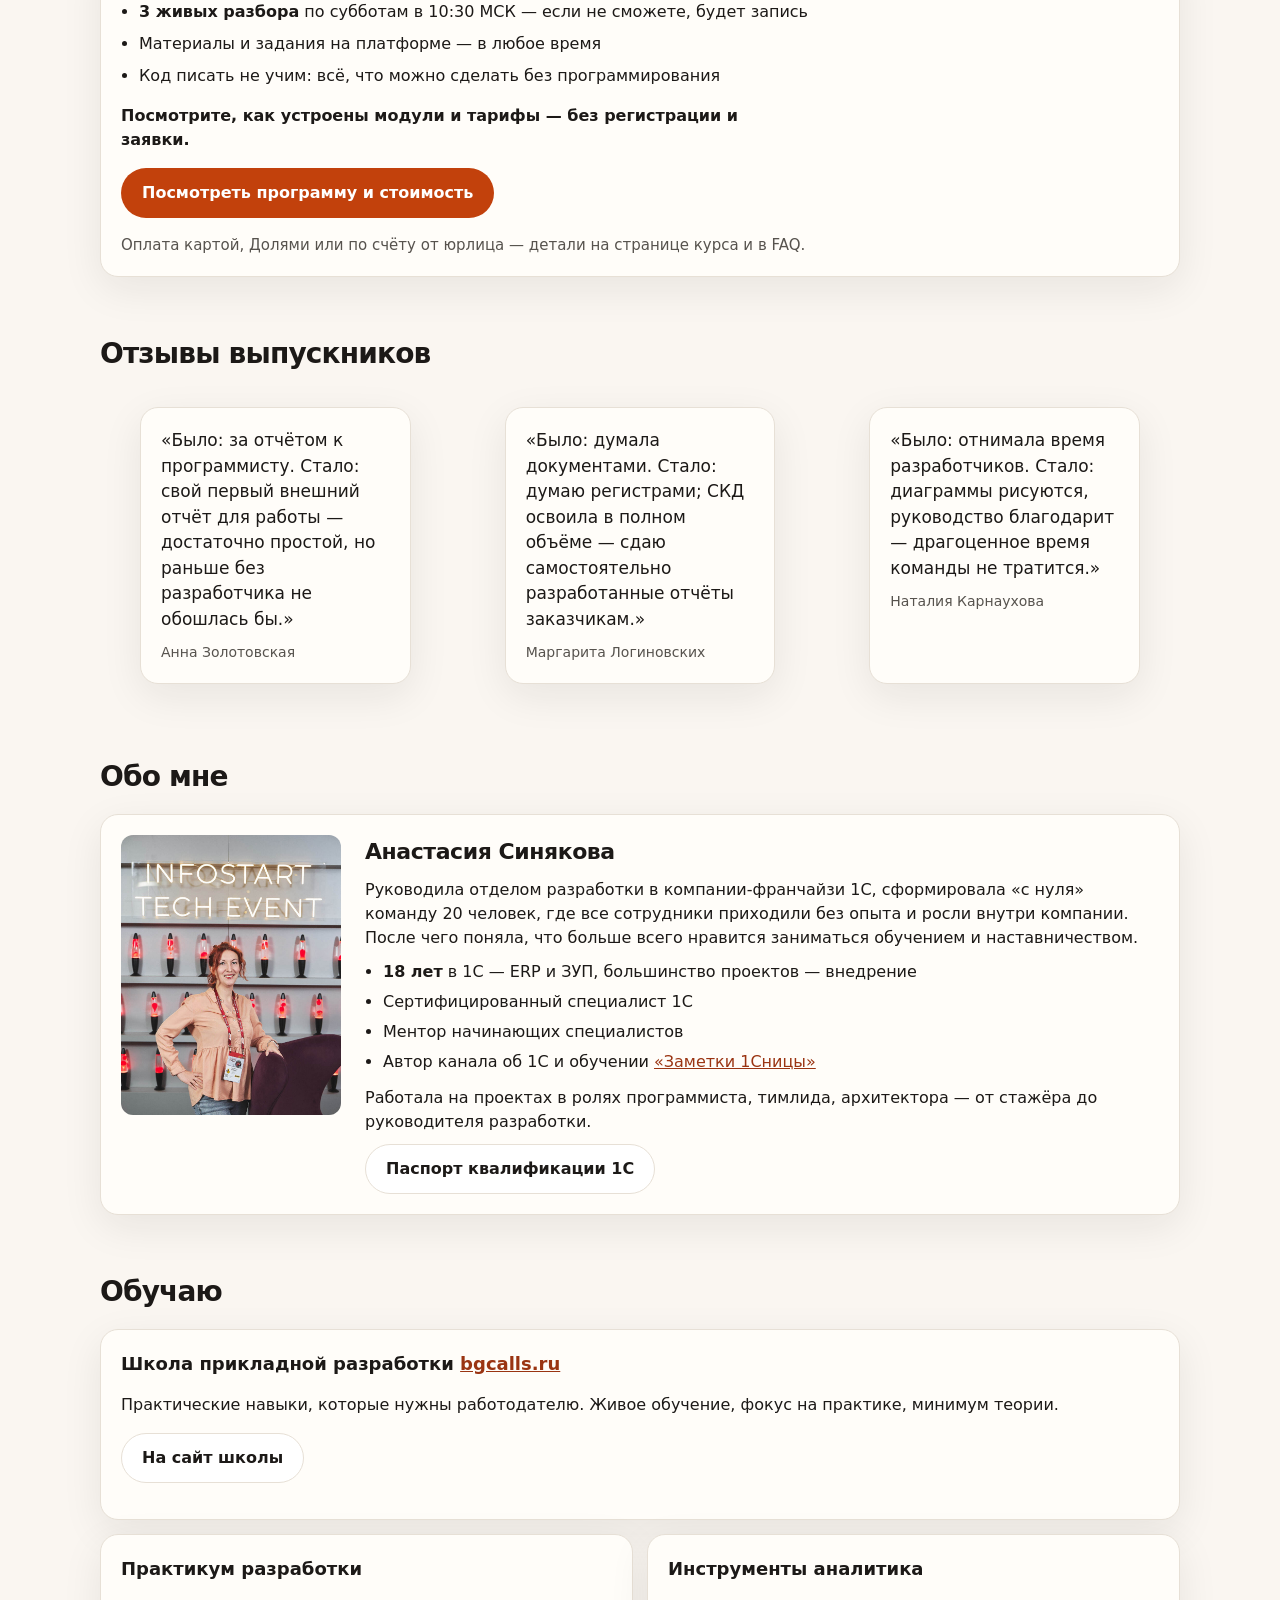
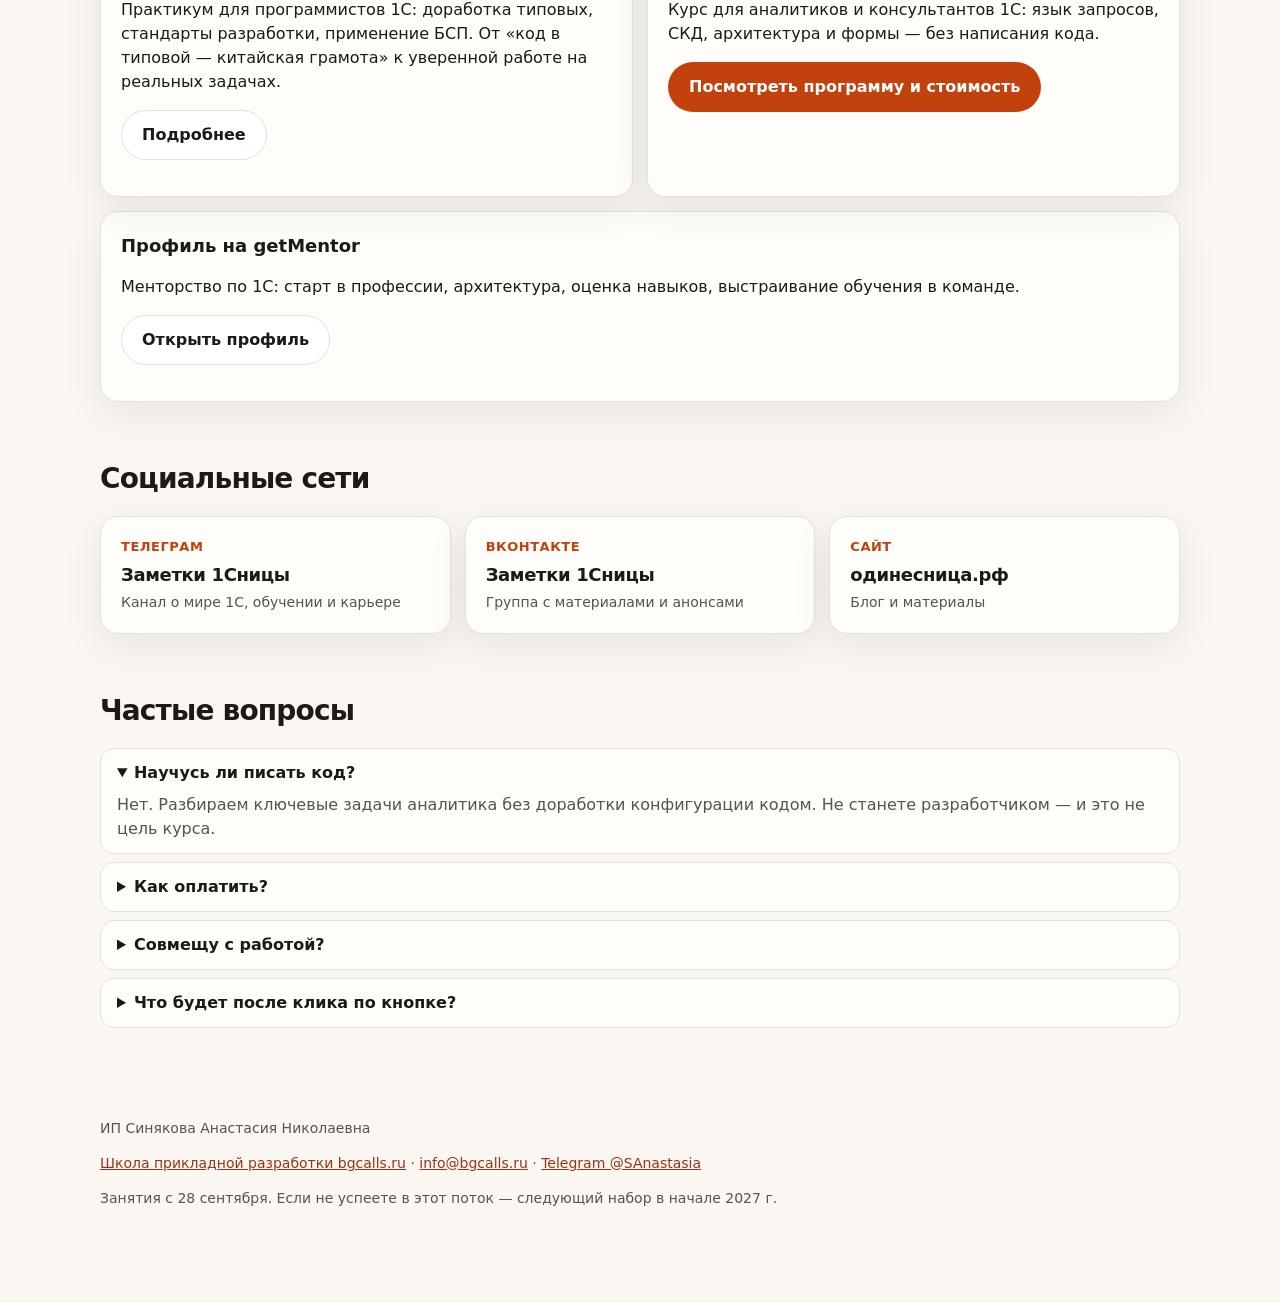
==== commit 0bec81ef: "Продающая воронка лендинга: герой, боли, результаты, порядок секций Переписан герой и CTA «Посмотрет" ====
--- a/index.html
+++ b/index.html
@@ -46,23 +46,66 @@
   </header>
 
   <main>
-    <section class="wrap hero">
+    <section class="wrap hero" id="hero">
       <p class="kicker">Инструменты 1С для аналитика</p>
-      <h1>Язык запросов, отчеты на СКД, архитектура 1С</h1>
-      <p class="lead">Для аналитиков и консультантов 1С. Решаем свои задачи без программиста</p>
+      <h1>Самостоятельно решайте типовые задачи в 1С — без очереди к программисту</h1>
+      <p class="lead">Консоль запросов, отчёты и СКД, формы и прототипы — рабочие инструменты для аналитиков, консультантов и опытных пользователей 1С.</p>
       <div class="btns">
-        <a class="btn btn-main js-enroll" href="https://bgcalls.ru/tools">Записаться</a>
-      </div>
-      <p class="meta">28 сентября — 1 ноября · созвоны по субботам, 10:30 МСК</p>
-    </section>
-
-    <section class="wrap">
-      <h2>О курсе</h2>
+        <a class="btn btn-main js-program" href="https://bgcalls.ru/tools#rec713897254">Посмотреть программу и стоимость</a>
+      </div>
+      <p class="cta-note">Без заявки: модули, расписание и стоимость</p>
+      <p class="meta">5 модулей · ДЗ · 3 живых разбора · записи · 28 сентября — 1 ноября</p>
+    </section>
+
+    <section class="wrap" id="boli">
+      <h2>Вам знакомы такие ситуации?</h2>
+      <div class="card pains">
+        <ul>
+          <li>Нужны данные «на вчера», а программист в очереди задач на неделю вперёд</li>
+          <li>Пишете ТЗ и не уверены, что правильно описали, где лежат данные</li>
+          <li>Типовой отчёт почти подходит — но не хватает одного поля или отбора</li>
+          <li>В консоли запросов понимаете синтаксис, но на реальной задаче теряетесь</li>
+          <li>Пользователи ждут отчёт или форму, а вы снова ждёте разработчика</li>
+          <li>На hh.ru в вакансиях Middle+ часто ждут запросы, СКД и понимание архитектуры</li>
+        </ul>
+        <p class="bridge">Если хотя бы два пункта знакомы — откройте программу: там видно, какие задачи разберёте и сколько стоит участие.</p>
+        <p><a class="btn btn-main js-program" href="https://bgcalls.ru/tools#rec713897254">Посмотреть программу и стоимость</a></p>
+      </div>
+    </section>
+
+    <section class="wrap" id="rezultaty">
+      <h2>После курса вы сможете</h2>
       <div class="card">
-        <p>Авторский курс от архитектора 1С. Курс поможет прокачаться в технических навыках и эффективнее использовать возможности платформы, не обращаясь к программисту.</p>
-        <p>Если посмотреть вакансии на hh.ru — эти навыки ожидаются почти в каждой вакансии от Middle и выше. А для ведущих аналитиков и функциональных архитекторов — это must have.</p>
-        <p>Научимся делать почти всё, где не требуется писать код: создавать запросы в Консоли запросов, гибко настраивать типовые отчеты и создавать свои, изменять внешний вид форм. Для продвинутых — научимся делать прототипы форм в конфигураторе.</p>
-        <p>Курс состоит из серии мастер-классов с домашними заданиями.</p>
+        <ul class="results">
+          <li>самостоятельно доставать данные в консоли запросов под рабочую задачу;</li>
+          <li>настраивать и собирать отчёты на СКД — в том числе внешние, без очереди к разработчику;</li>
+          <li>менять внешний вид форм и делать понятные прототипы в конфигураторе;</li>
+          <li>не отдавать в разработку то, что аналитик может сделать сам;</li>
+          <li>точнее ставить ТЗ программисту: понимать регистры, объекты и ограничения платформы;</li>
+          <li>использовать универсальные обработки в повседневных задачах.</li>
+        </ul>
+        <p class="soft-note">Не станете разработчиком — и это не цель курса. Фокус на ключевых задачах аналитика без доработки конфигурации кодом.</p>
+      </div>
+    </section>
+
+    <section class="wrap" id="komu">
+      <div class="grid-2">
+        <article class="card yes">
+          <h3>Подойдет</h3>
+          <ul>
+            <li>Действующим консультантам 1С, аналитикам, специалистам технической поддержки</li>
+            <li>Продвинутым пользователям 1С, у которых нет «под рукой» программиста</li>
+            <li class="secondary-audience">Начинающим программистам — как база по запросам, СКД и архитектуре (не цель «стать разработчиком с нуля»)</li>
+          </ul>
+        </article>
+        <article class="card no">
+          <h3>Не подойдет</h3>
+          <ul>
+            <li>Цель — научиться писать код и стать разработчиком с нуля</li>
+            <li>Вы не знакомы с 1С и не работали как пользователь</li>
+            <li>Нужна только теория без практики на рабочих задачах</li>
+          </ul>
+        </article>
       </div>
     </section>
 
@@ -76,104 +119,75 @@
         <audio class="song-player" controls preload="metadata" src="glavnyy-v-baze.mp3">
           Ваш браузер не поддерживает аудио. <a href="glavnyy-v-baze.mp3">Скачать песню</a>
         </audio>
-      </div>
-    </section>
-
-    <section class="wrap" id="komu">
-      <div class="grid-2">
-        <article class="card yes">
-          <h3>Подойдет</h3>
-          <ul>
-            <li>Действующим консультантам 1С, аналитикам, специалистам технической поддержки</li>
-            <li>Продвинутым пользователям 1С, у которых нет «под рукой» программиста 1С</li>
-            <li>Начинающим программистам</li>
-          </ul>
-        </article>
-        <article class="card no">
-          <h3>Не подойдет</h3>
-          <ul>
-            <li>Ваша цель — научиться писать код</li>
-            <li>Вы не знакомы с 1С, не работали как пользователь</li>
-          </ul>
-        </article>
-      </div>
-    </section>
-
-    <section class="wrap">
+        <p class="bridge song-bridge">Если узнали себя — откройте программу: модули, формат и стоимость без заявки.</p>
+        <p><a class="btn btn-main js-program" href="https://bgcalls.ru/tools#rec713897254">Посмотреть модули и тарифы</a></p>
+      </div>
+    </section>
+
+    <section class="wrap" id="programma">
+      <h2>Превью программы</h2>
+      <p class="section-lead">Пять модулей — от архитектуры данных до отчётов и форм. Ниже — польза каждого; полная программа и тарифы — на странице курса.</p>
+      <div class="grid-mods">
+        <article class="card">
+          <p class="num">Модуль 1</p>
+          <h3>Архитектура 1С</h3>
+          <p>Поймёте, где лежат данные и почему «документ ≠ регистр» — чтобы быстрее находить причину и точнее ставить задачи.</p>
+        </article>
+        <article class="card">
+          <p class="num">Модуль 2</p>
+          <h3>Язык запросов</h3>
+          <p>Научитесь доставать нужные данные в консоли под реальную задачу, а не собирать запрос «наугад».</p>
+        </article>
+        <article class="card">
+          <p class="num">Модуль 3</p>
+          <h3>СКД и отчёты</h3>
+          <p>Настроите типовые отчёты и соберёте свои — в том числе внешние, которые отдадите заказчику сами.</p>
+        </article>
+        <article class="card">
+          <p class="num">Модуль 4</p>
+          <h3>Формы</h3>
+          <p>Измените внешний вид форм и сделаете прототип в конфигураторе — без написания кода.</p>
+        </article>
+        <article class="card">
+          <p class="num">Модуль 5</p>
+          <h3>Универсальные обработки</h3>
+          <p>Подключите готовые инструменты к рабочим задачам и перестанете ждать разработчика на мелочах.</p>
+        </article>
+      </div>
+      <p class="cta-context">В полной программе — все темы, задания, расписание и варианты участия.</p>
+      <p><a class="btn btn-main js-program" href="https://bgcalls.ru/tools#rec713897254">Открыть полную программу и тарифы</a></p>
+    </section>
+
+    <section class="wrap" id="format">
+      <h2>Учитесь в рабочем ритме</h2>
+      <div class="card">
+        <ul class="format-list">
+          <li><strong>5 недель</strong> основной части + <strong>4 недели</strong>, чтобы спокойно доделать ДЗ</li>
+          <li><strong>3 живых разбора</strong> по субботам в 10:30 МСК — если не сможете, будет запись</li>
+          <li>Материалы и задания на платформе — в любое время</li>
+          <li>Код писать не учим: всё, что можно сделать без программирования</li>
+        </ul>
+        <p class="bridge">Посмотрите, как устроены модули и тарифы — без регистрации и заявки.</p>
+        <p><a class="btn btn-main js-program" href="https://bgcalls.ru/tools#rec713897254">Посмотреть программу и стоимость</a></p>
+        <p class="soft-note">Оплата картой, Долями или по счёту от юрлица — детали на странице курса и в FAQ.</p>
+      </div>
+    </section>
+
+    <section class="wrap" id="otzyvy">
       <h2>Отзывы выпускников</h2>
       <div class="grid-3">
         <figure class="card">
-          <blockquote class="quote">«Результатом для меня стал свой собственный первый внешний отчет, который был необходим для работы. Раньше за таким отчетом мне пришлось бы обратиться к программисту, несмотря на то, что он достаточно простой.»</blockquote>
+          <blockquote class="quote">«Было: за отчётом к программисту. Стало: свой первый внешний отчёт для работы — достаточно простой, но раньше без разработчика не обошлась бы.»</blockquote>
           <figcaption class="who">Анна Золотовская</figcaption>
         </figure>
         <figure class="card">
-          <blockquote class="quote">«Окончательно укладывается важная логика в работе аналитика, где мы должны думать не просто документами, а самым важным — регистрами. Курс помог в полном объеме освоить СКД — сдаю самостоятельно разработанные отчеты заказчикам.»</blockquote>
+          <blockquote class="quote">«Было: думала документами. Стало: думаю регистрами; СКД освоила в полном объёме — сдаю самостоятельно разработанные отчёты заказчикам.»</blockquote>
           <figcaption class="who">Маргарита Логиновских</figcaption>
         </figure>
         <figure class="card">
-          <blockquote class="quote">«Диаграммы рисуются, руководство благодарит, что не тратится драгоценное время разработчиков.»</blockquote>
+          <blockquote class="quote">«Было: отнимала время разработчиков. Стало: диаграммы рисуются, руководство благодарит — драгоценное время команды не тратится.»</blockquote>
           <figcaption class="who">Наталия Карнаухова</figcaption>
         </figure>
-      </div>
-    </section>
-
-    <section class="wrap" id="запись">
-      <h2>Чему вы научитесь</h2>
-      <div class="card">
-        <ul>
-          <li>решать типичные задачи без программиста — не отдавать в разработку то, что можно сделать самим;</li>
-          <li>проще писать ТЗ и находить общий язык с программистами: понимать, как хранятся данные в 1С, и ставить задачу так, чтобы её не переделывали;</li>
-          <li>получать данные языком запросов в консоли;</li>
-          <li>настраивать отчёты, используя возможности СКД;</li>
-          <li>создавать внешние отчёты и подключать их к базе через БСП «Дополнительные отчеты и обработки»;</li>
-          <li>проектировать формы для доработок прямо в конфигураторе;</li>
-          <li>использовать универсальные обработки в рабочих задачах.</li>
-        </ul>
-        <p>Пять модулей: архитектура 1С, язык запросов, СКД, формы, универсальные обработки. Серия мастер-классов с домашними заданиями. Код писать не учим.</p>
-        <p>Полная программа, тарифы и запись — на странице курса.</p>
-        <p><a class="btn btn-main js-program" href="https://bgcalls.ru/tools#rec713897254">Смотреть программу и тарифы</a></p>
-      </div>
-    </section>
-
-    <section class="wrap faq">
-      <h2>Частые вопросы</h2>
-      <details open>
-        <summary>Научусь ли писать код?</summary>
-        <p>Нет, здесь мы разбираем всё, что можно сделать без программирования.</p>
-      </details>
-      <details>
-        <summary>Как оплатить?</summary>
-        <p>По карте, в рассрочку Долями или по счёту от юрлица. Для запроса счёта пишите на <a href="mailto:info@bgcalls.ru">info@bgcalls.ru</a> или в Telegram <a href="https://t.me/sAnastasia">@SAnastasia</a>. Программа и тарифы — на <a href="https://bgcalls.ru/tools">странице курса</a>.</p>
-      </details>
-      <details>
-        <summary>Совмещу с работой?</summary>
-        <p>Да. Будет 3 созвона по субботам в 10:30 МСК; если не сможете подключиться — будет запись. Остальные материалы и задания доступны на платформе в любое время. Основная часть — 5 недель и ещё 4 недели, чтобы спокойно доделать задания.</p>
-      </details>
-    </section>
-
-    <section class="wrap" id="obuchayu">
-      <h2>Обучаю</h2>
-      <div class="card teach-lead">
-        <p class="teach-school">Школа прикладной разработки <a href="https://bgcalls.ru">bgcalls.ru</a></p>
-        <p>Практические навыки, которые нужны работодателю. Живое обучение, фокус на практике, минимум теории.</p>
-        <p><a class="btn btn-ghost" href="https://bgcalls.ru">На сайт школы</a></p>
-      </div>
-      <div class="grid-2 teach-courses">
-        <article class="card">
-          <h3>Практикум разработки</h3>
-          <p>Практикум для программистов 1С: доработка типовых, стандарты разработки, применение БСП. От «код в типовой — китайская грамота» к уверенной работе на реальных задачах.</p>
-          <p><a class="btn btn-main" href="https://bgcalls.ru/practice">Подробнее</a></p>
-        </article>
-        <article class="card">
-          <h3>Инструменты аналитика</h3>
-          <p>Курс для аналитиков и консультантов 1С: язык запросов, СКД, архитектура и формы — без написания кода.</p>
-          <p><a class="btn btn-main" href="https://bgcalls.ru/tools">Подробнее</a></p>
-        </article>
-      </div>
-      <div class="card mentor-card">
-        <h3>Профиль на getMentor</h3>
-        <p>Менторство по 1С: старт в профессии, архитектура, оценка навыков, выстраивание обучения в команде.</p>
-        <p><a class="btn btn-ghost" href="https://getmentor.dev/mentor/anastasiia-siniakova-1230">Открыть профиль</a></p>
       </div>
     </section>
 
@@ -198,6 +212,32 @@
       </div>
     </section>
 
+    <section class="wrap" id="obuchayu">
+      <h2>Обучаю</h2>
+      <div class="card teach-lead">
+        <p class="teach-school">Школа прикладной разработки <a href="https://bgcalls.ru">bgcalls.ru</a></p>
+        <p>Практические навыки, которые нужны работодателю. Живое обучение, фокус на практике, минимум теории.</p>
+        <p><a class="btn btn-ghost" href="https://bgcalls.ru">На сайт школы</a></p>
+      </div>
+      <div class="grid-2 teach-courses">
+        <article class="card">
+          <h3>Практикум разработки</h3>
+          <p>Практикум для программистов 1С: доработка типовых, стандарты разработки, применение БСП. От «код в типовой — китайская грамота» к уверенной работе на реальных задачах.</p>
+          <p><a class="btn btn-ghost" href="https://bgcalls.ru/practice">Подробнее</a></p>
+        </article>
+        <article class="card">
+          <h3>Инструменты аналитика</h3>
+          <p>Курс для аналитиков и консультантов 1С: язык запросов, СКД, архитектура и формы — без написания кода.</p>
+          <p><a class="btn btn-main js-program" href="https://bgcalls.ru/tools#rec713897254">Посмотреть программу и стоимость</a></p>
+        </article>
+      </div>
+      <div class="card mentor-card">
+        <h3>Профиль на getMentor</h3>
+        <p>Менторство по 1С: старт в профессии, архитектура, оценка навыков, выстраивание обучения в команде.</p>
+        <p><a class="btn btn-ghost" href="https://getmentor.dev/mentor/anastasiia-siniakova-1230">Открыть профиль</a></p>
+      </div>
+    </section>
+
     <section class="wrap" id="socseti">
       <h2>Социальные сети</h2>
       <div class="grid-3 link-grid">
@@ -218,6 +258,26 @@
         </a>
       </div>
     </section>
+
+    <section class="wrap faq" id="faq">
+      <h2>Частые вопросы</h2>
+      <details open>
+        <summary>Научусь ли писать код?</summary>
+        <p>Нет. Разбираем ключевые задачи аналитика без доработки конфигурации кодом. Не станете разработчиком — и это не цель курса.</p>
+      </details>
+      <details>
+        <summary>Как оплатить?</summary>
+        <p>По карте, в рассрочку Долями или по счёту от юрлица. Для запроса счёта пишите на <a href="mailto:info@bgcalls.ru">info@bgcalls.ru</a> или в Telegram <a href="https://t.me/sAnastasia">@SAnastasia</a>. Программа и тарифы — на <a class="js-program" href="https://bgcalls.ru/tools#rec713897254">странице курса</a>.</p>
+      </details>
+      <details>
+        <summary>Совмещу с работой?</summary>
+        <p>Да. 3 созвона по субботам в 10:30 МСК; если не сможете подключиться — будет запись. Материалы и задания доступны на платформе в любое время. Основная часть — 5 недель и ещё 4 недели на ДЗ.</p>
+      </details>
+      <details>
+        <summary>Что будет после клика по кнопке?</summary>
+        <p>Откроется страница курса с модулями, форматом, расписанием и стоимостью — без обязательной заявки.</p>
+      </details>
+    </section>
   </main>
 
   <footer class="wrap foot">
@@ -231,7 +291,7 @@
   </footer>
 
   <div class="sticky">
-    <a class="btn btn-main js-enroll" href="https://bgcalls.ru/tools" style="width:100%">Записаться</a>
+    <a class="btn btn-main js-program" href="https://bgcalls.ru/tools#rec713897254" style="width:100%">Посмотреть программу и стоимость</a>
   </div>
 
   <script src="config.js"></script>
--- a/styles.css
+++ b/styles.css
@@ -108,7 +108,46 @@
   letter-spacing: -0.03em;
 }
 .lead { font-size: 18px; color: var(--muted); max-width: 40rem; margin: 0 0 18px; }
-.btns { display: flex; flex-wrap: wrap; gap: 10px; margin-bottom: 18px; }
+.btns { display: flex; flex-wrap: wrap; gap: 10px; margin-bottom: 10px; }
+.cta-note {
+  margin: 0 0 10px;
+  font-size: 15px;
+  color: var(--muted);
+}
+.cta-context {
+  margin: 16px 0 12px;
+  color: var(--muted);
+  max-width: 40rem;
+}
+.bridge {
+  margin: 16px 0 14px;
+  font-weight: 600;
+  max-width: 40rem;
+}
+.song-bridge { margin-top: 18px; }
+.soft-note {
+  margin: 14px 0 0;
+  color: var(--muted);
+  font-size: 15px;
+}
+.pains ul, .results, .format-list {
+  margin: 0;
+  padding-left: 18px;
+}
+.pains li, .results li, .format-list li { margin-bottom: 8px; }
+.secondary-audience {
+  color: var(--muted);
+  font-size: 15px;
+}
+.grid-mods {
+  display: grid;
+  gap: 14px;
+  grid-template-columns: repeat(2, 1fr);
+}
+.grid-mods .card:last-child {
+  grid-column: 1 / -1;
+  max-width: 100%;
+}
 .btn {
   display: inline-flex;
   align-items: center;
@@ -209,10 +248,13 @@
   display: none;
 }
 @media (max-width: 800px) {
-  .grid-2, .grid-3, .mods, .author { grid-template-columns: 1fr; }
+  .grid-2, .grid-3, .mods, .grid-mods, .author { grid-template-columns: 1fr; }
+  .grid-mods .card:last-child { grid-column: auto; }
   .author-photo { width: 180px; height: 230px; }
   .sticky { display: block; }
   .hero { padding-bottom: 32px; }
   .top { flex-wrap: wrap; }
   .top-nav { order: 3; width: 100%; justify-content: flex-start; gap: 12px; }
-}
+  .song-player { max-width: 100%; margin-bottom: 4px; }
+  body { padding-bottom: 72px; }
+}
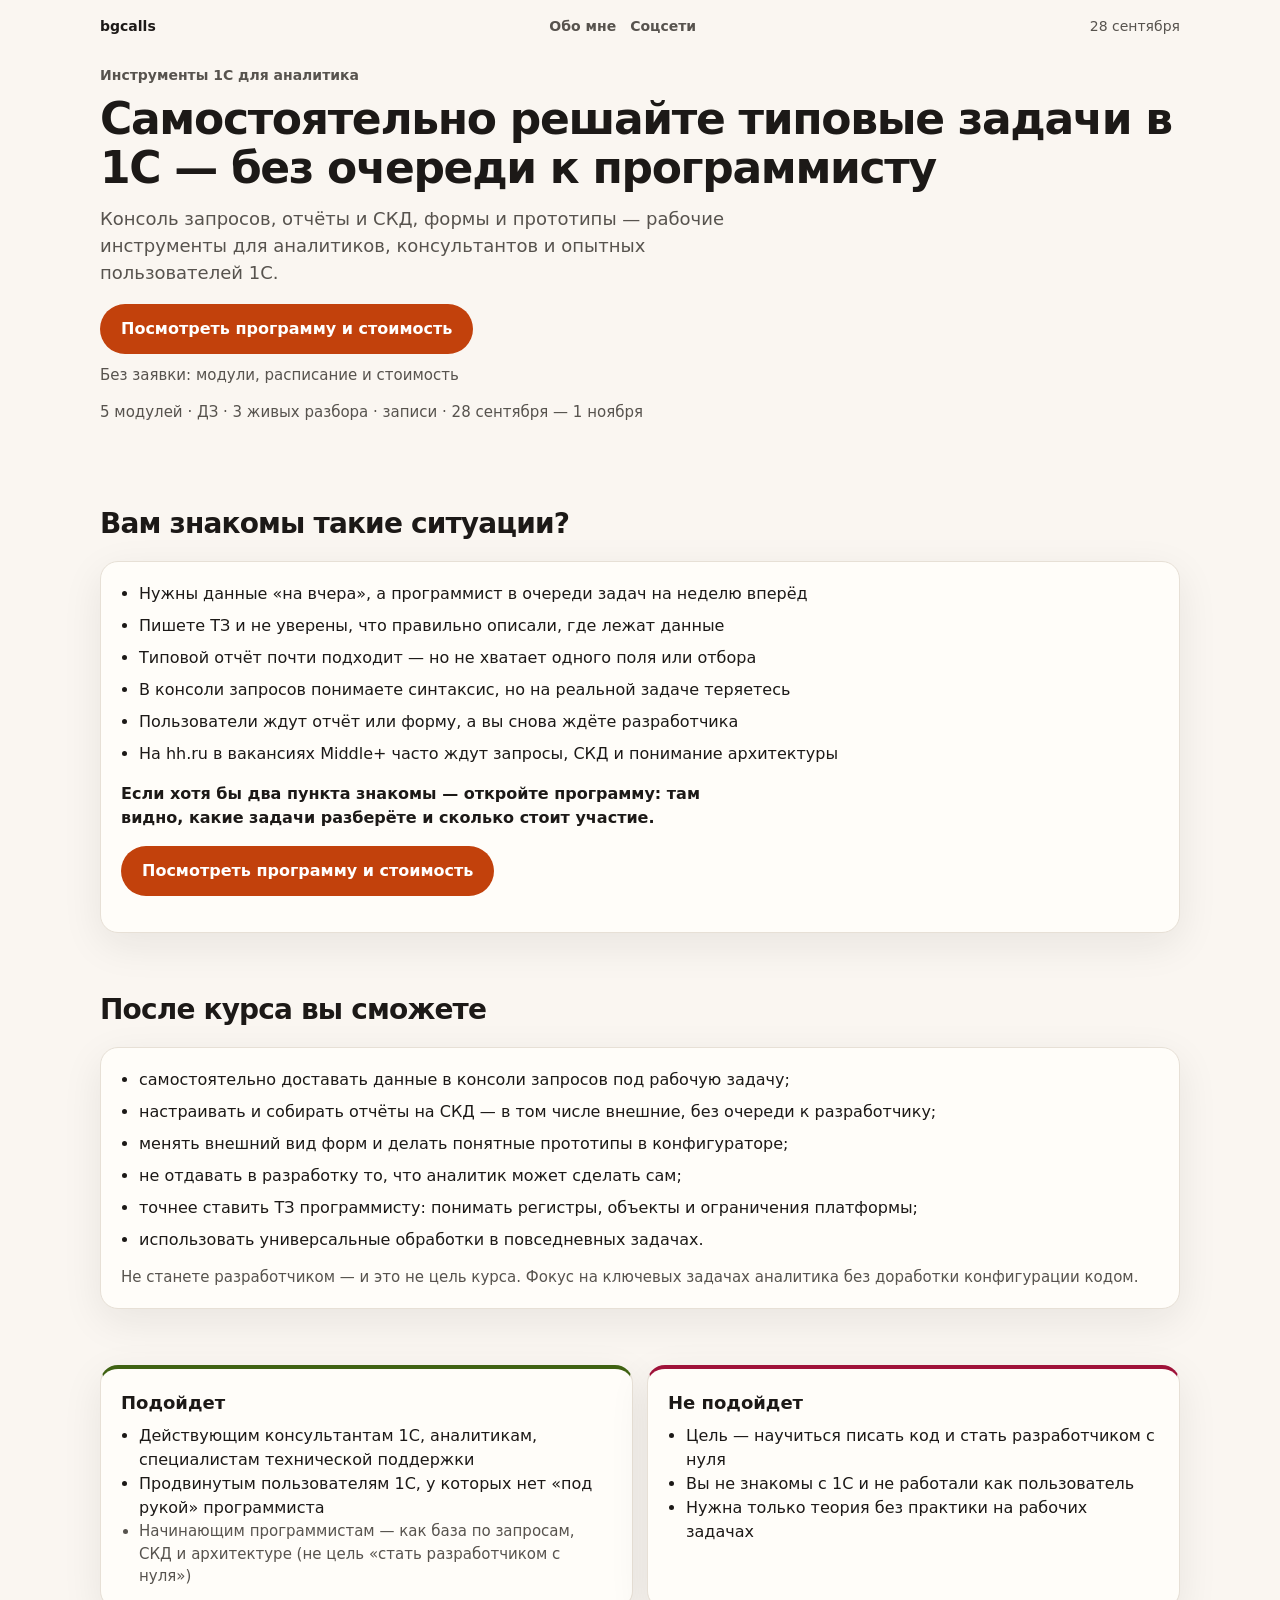
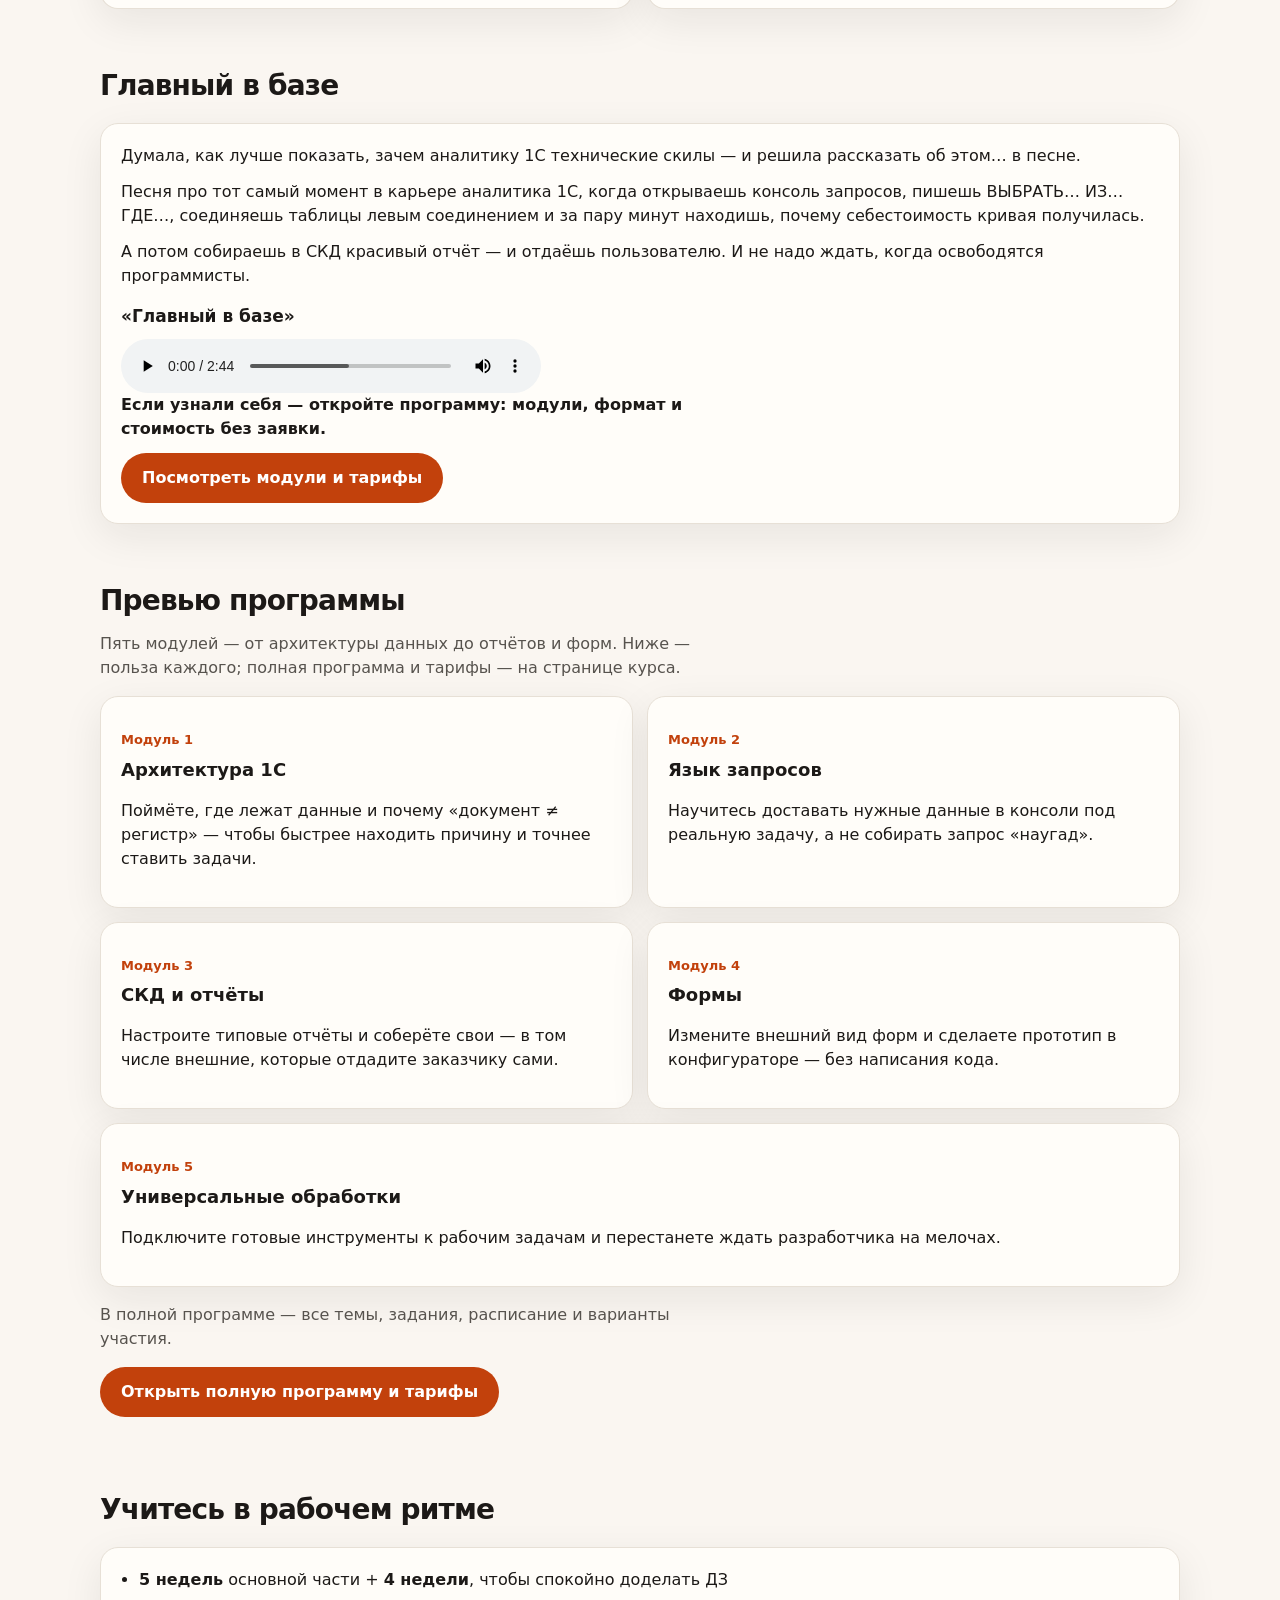
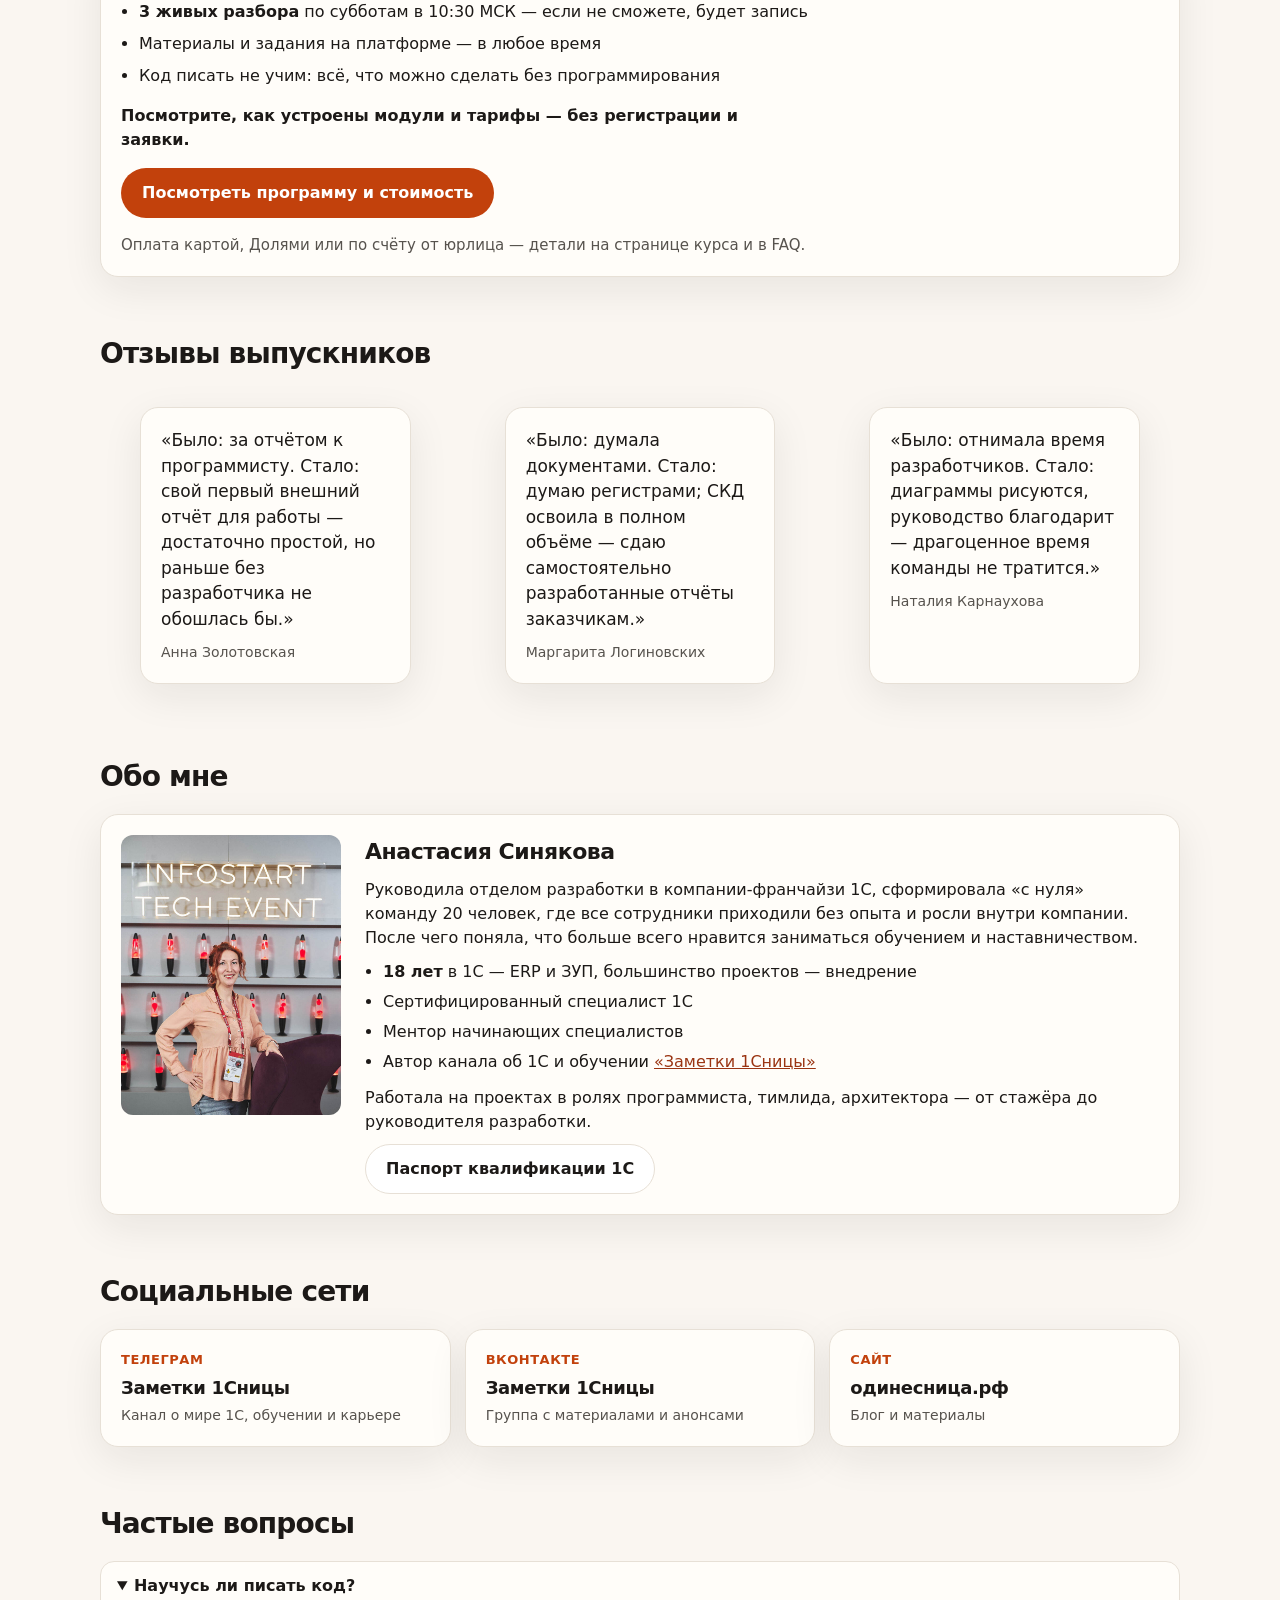
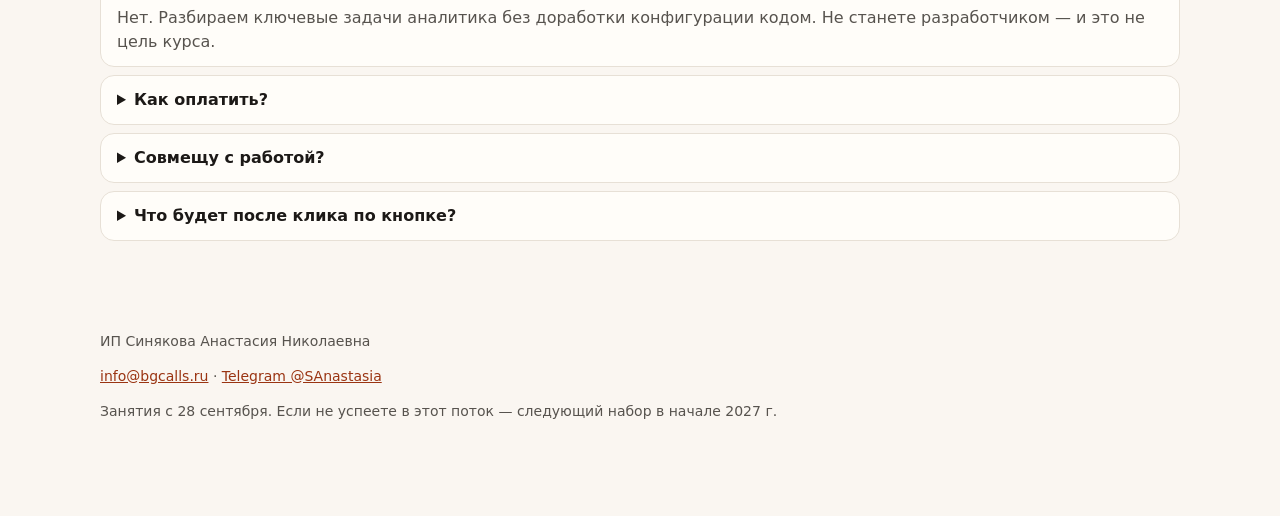
==== commit 8dbb5795: "Убрать раздел «Обучаю» и промо школы с лендинга Удалены блок школы (курсы, практикум, getMentor) и с" ====
--- a/index.html
+++ b/index.html
@@ -38,7 +38,6 @@
   <header class="wrap top">
     <div><strong>bgcalls</strong></div>
     <nav class="top-nav" aria-label="Разделы">
-      <a href="#obuchayu">Обучаю</a>
       <a href="#obo-mne">Обо мне</a>
       <a href="#socseti">Соцсети</a>
     </nav>
@@ -212,32 +211,6 @@
       </div>
     </section>
 
-    <section class="wrap" id="obuchayu">
-      <h2>Обучаю</h2>
-      <div class="card teach-lead">
-        <p class="teach-school">Школа прикладной разработки <a href="https://bgcalls.ru">bgcalls.ru</a></p>
-        <p>Практические навыки, которые нужны работодателю. Живое обучение, фокус на практике, минимум теории.</p>
-        <p><a class="btn btn-ghost" href="https://bgcalls.ru">На сайт школы</a></p>
-      </div>
-      <div class="grid-2 teach-courses">
-        <article class="card">
-          <h3>Практикум разработки</h3>
-          <p>Практикум для программистов 1С: доработка типовых, стандарты разработки, применение БСП. От «код в типовой — китайская грамота» к уверенной работе на реальных задачах.</p>
-          <p><a class="btn btn-ghost" href="https://bgcalls.ru/practice">Подробнее</a></p>
-        </article>
-        <article class="card">
-          <h3>Инструменты аналитика</h3>
-          <p>Курс для аналитиков и консультантов 1С: язык запросов, СКД, архитектура и формы — без написания кода.</p>
-          <p><a class="btn btn-main js-program" href="https://bgcalls.ru/tools#rec713897254">Посмотреть программу и стоимость</a></p>
-        </article>
-      </div>
-      <div class="card mentor-card">
-        <h3>Профиль на getMentor</h3>
-        <p>Менторство по 1С: старт в профессии, архитектура, оценка навыков, выстраивание обучения в команде.</p>
-        <p><a class="btn btn-ghost" href="https://getmentor.dev/mentor/anastasiia-siniakova-1230">Открыть профиль</a></p>
-      </div>
-    </section>
-
     <section class="wrap" id="socseti">
       <h2>Социальные сети</h2>
       <div class="grid-3 link-grid">
@@ -283,7 +256,6 @@
   <footer class="wrap foot">
     <p>ИП Синякова Анастасия Николаевна</p>
     <p>
-      <a href="https://bgcalls.ru">Школа прикладной разработки bgcalls.ru</a> ·
       <a href="mailto:info@bgcalls.ru">info@bgcalls.ru</a> ·
       <a href="https://t.me/sAnastasia">Telegram @SAnastasia</a>
     </p>
--- a/styles.css
+++ b/styles.css
@@ -50,14 +50,6 @@
   color: var(--muted);
   max-width: 40rem;
 }
-.teach-lead { margin-bottom: 14px; }
-.teach-school {
-  margin: 0 0 8px;
-  font-size: 18px;
-  font-weight: 700;
-}
-.teach-courses { margin-bottom: 14px; }
-.mentor-card h3 { margin-bottom: 8px; }
 .about-facts {
   margin: 0 0 12px;
   padding-left: 18px;
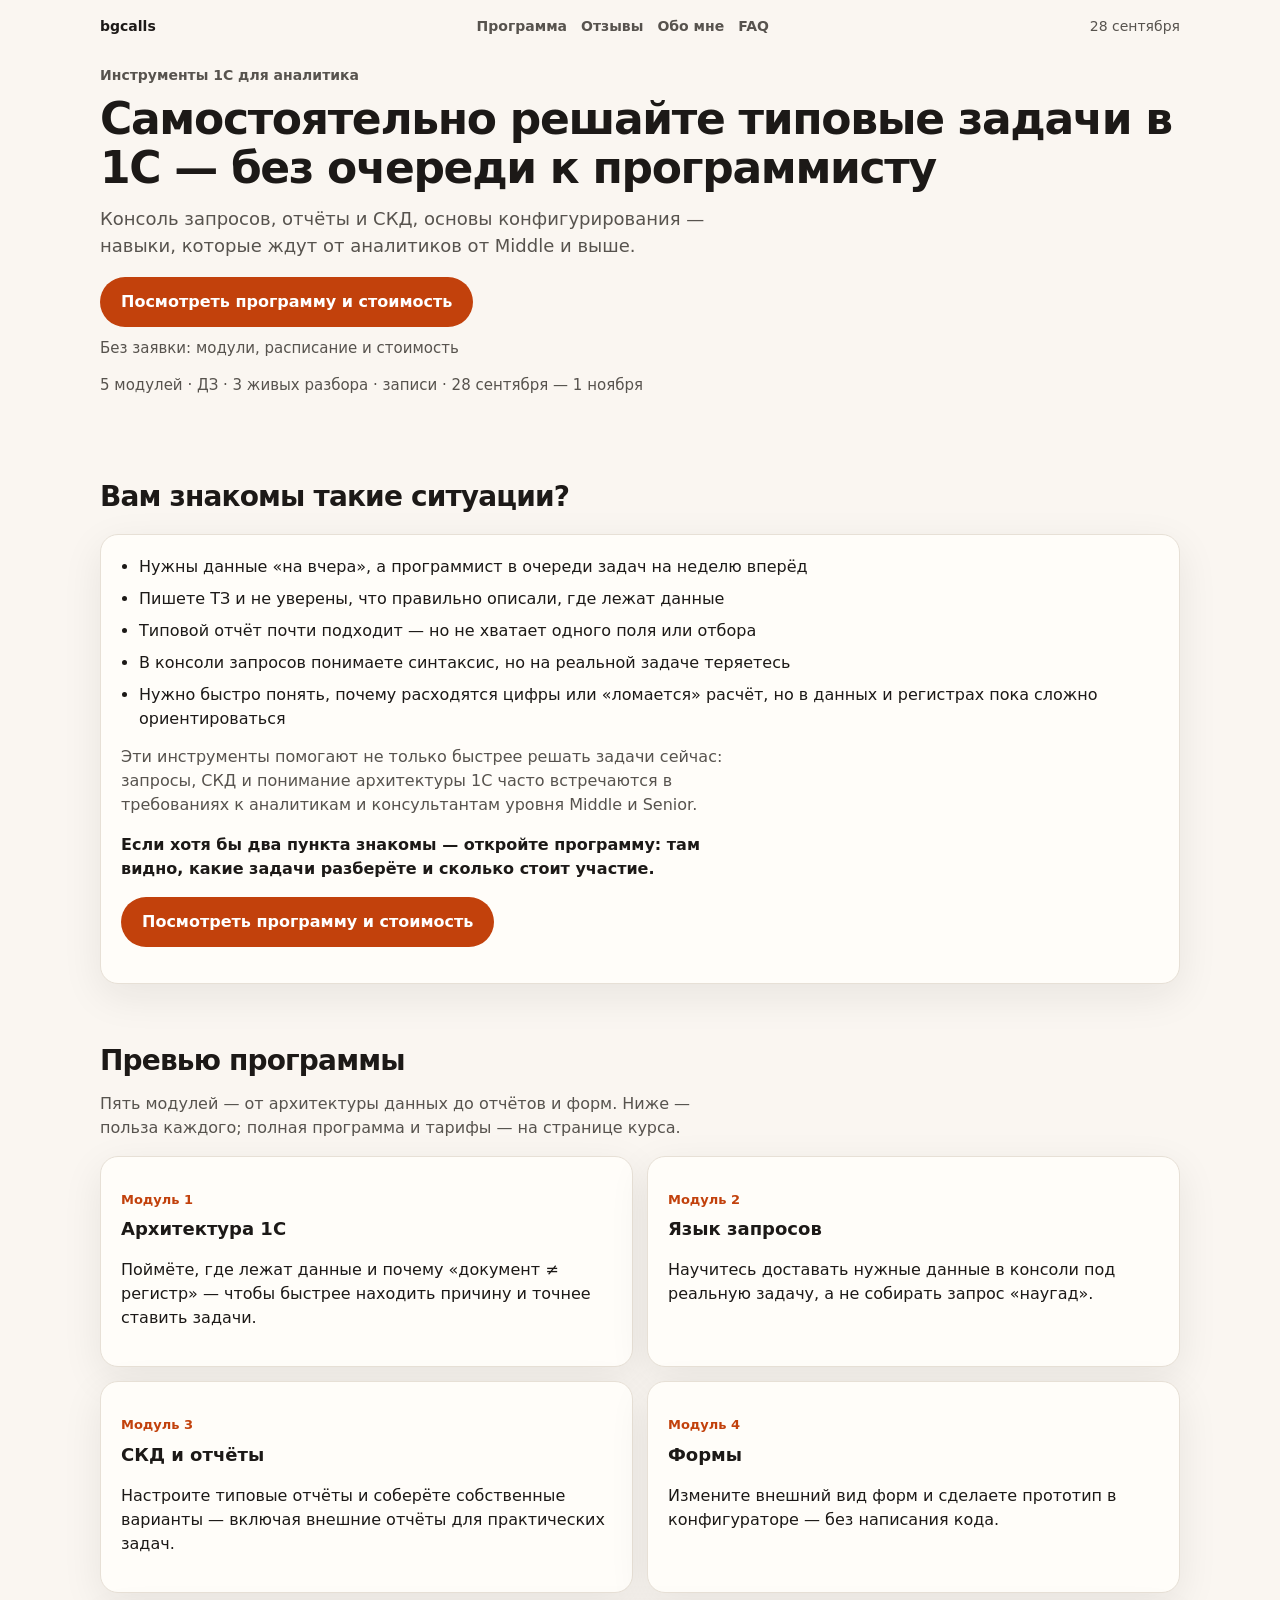
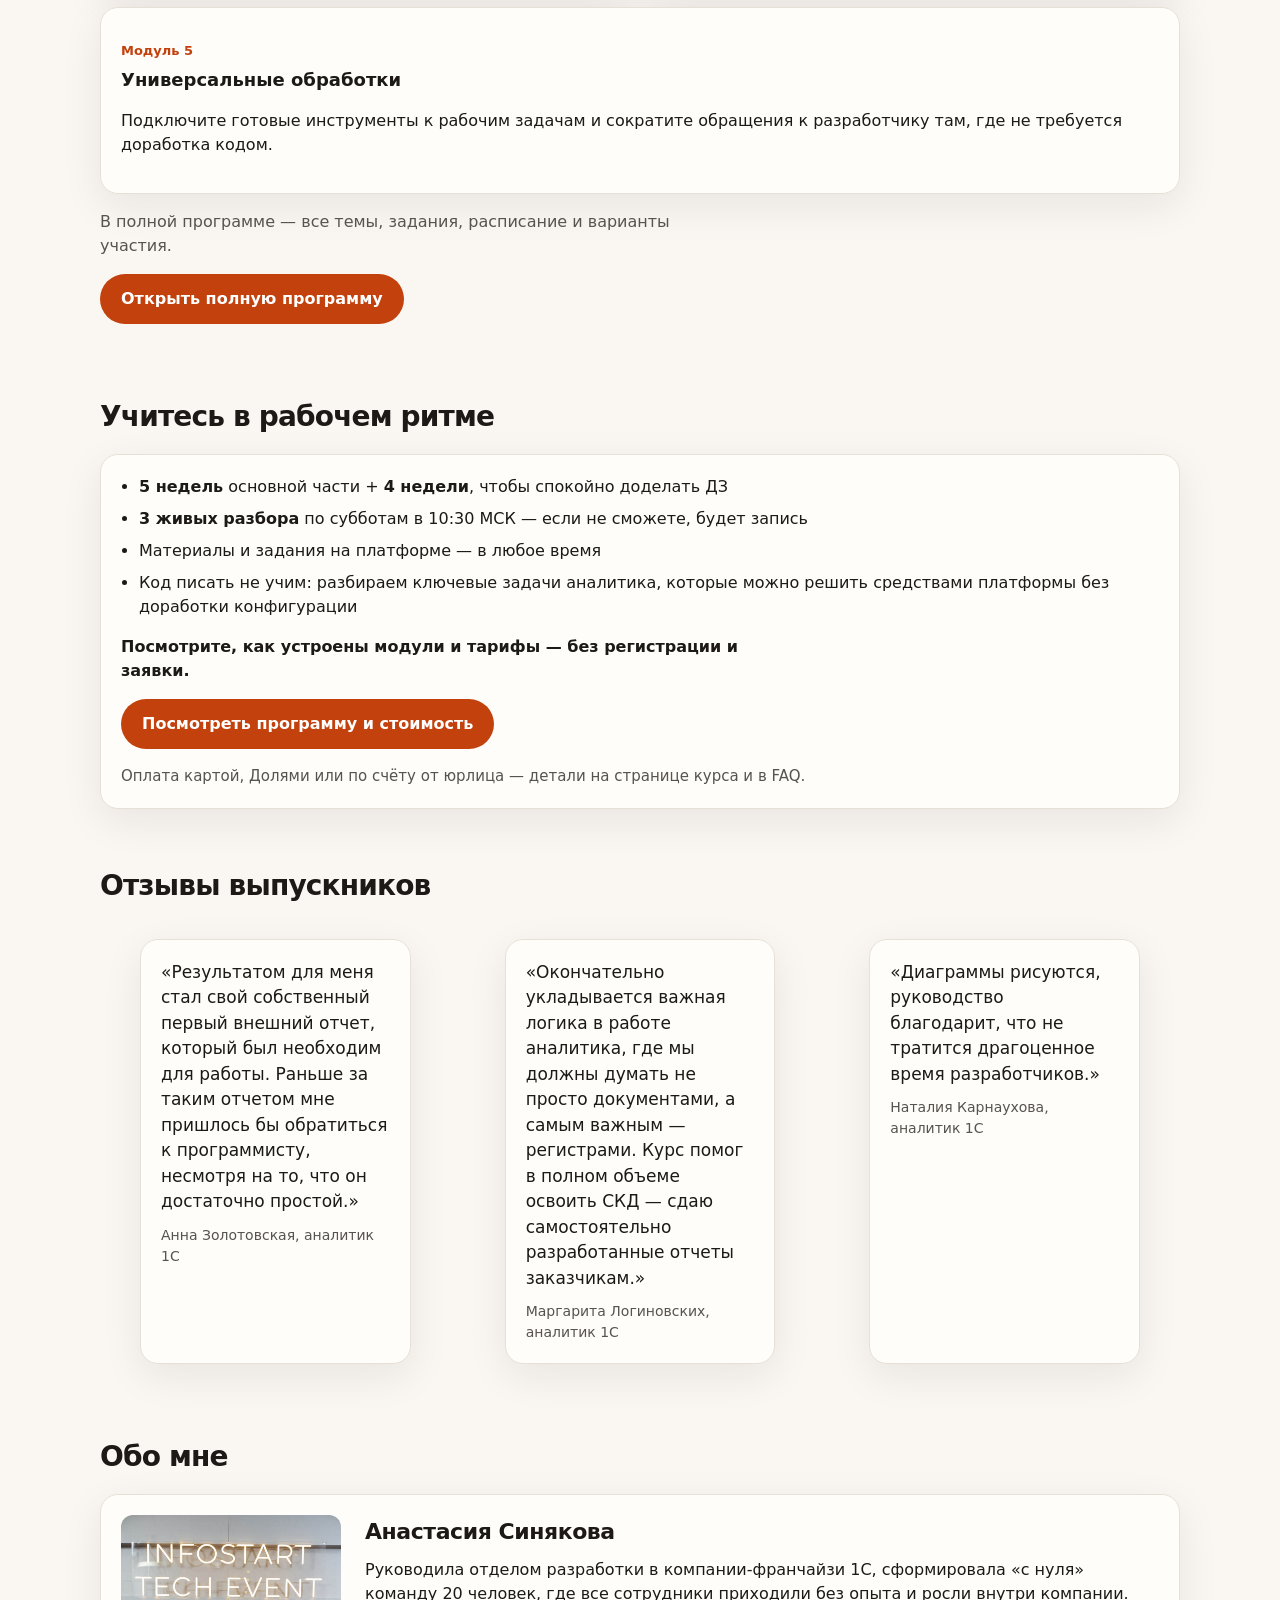
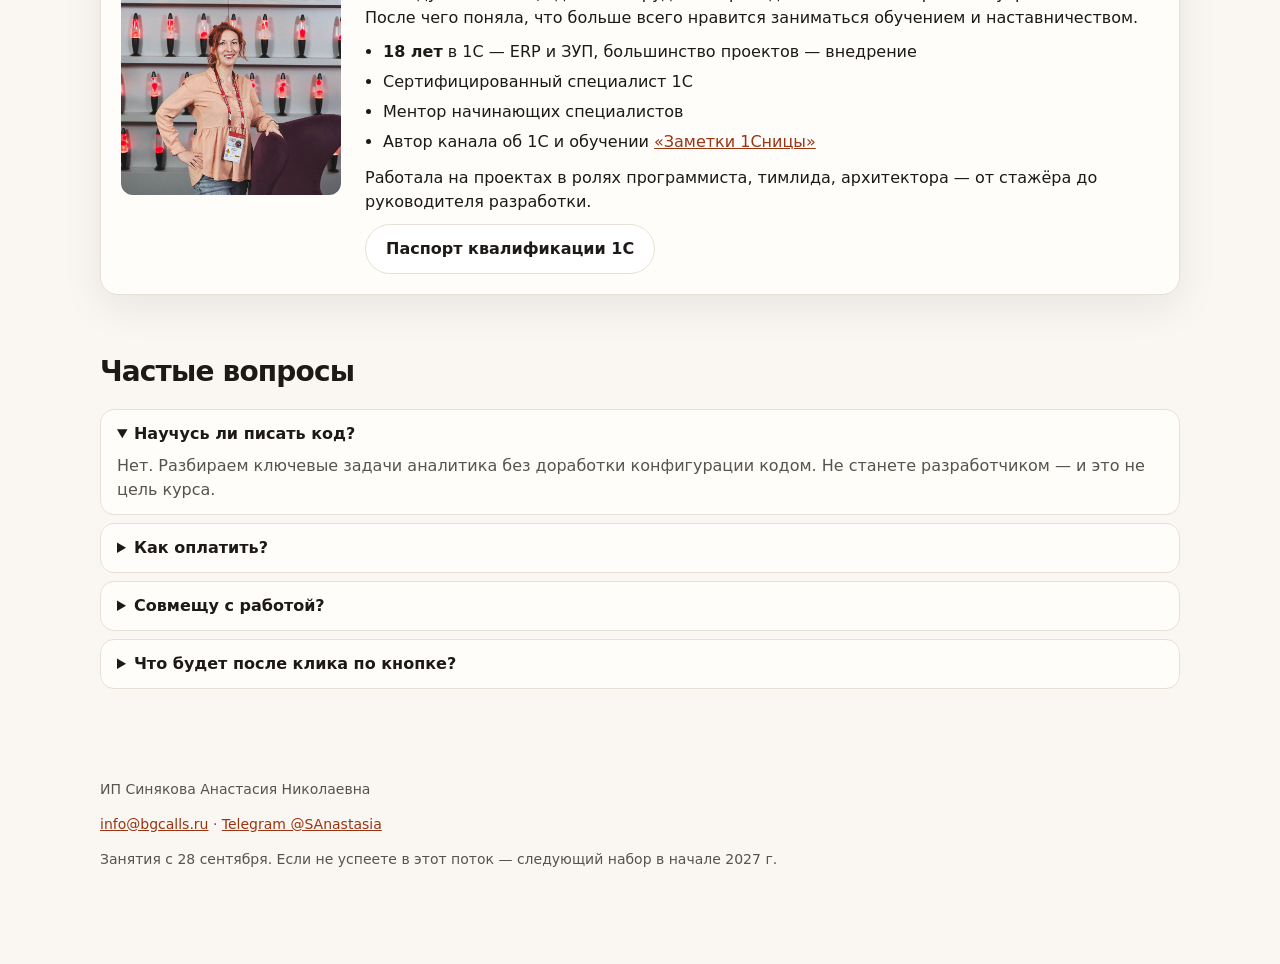
==== commit 584f0099: "Редактура лендинга: убрать лишние секции и обновить тексты Убраны Обучаю, Соцсети, Кому подойдет, По" ====
--- a/index.html
+++ b/index.html
@@ -38,8 +38,10 @@
   <header class="wrap top">
     <div><strong>bgcalls</strong></div>
     <nav class="top-nav" aria-label="Разделы">
+      <a href="#programma">Программа</a>
+      <a href="#otzyvy">Отзывы</a>
       <a href="#obo-mne">Обо мне</a>
-      <a href="#socseti">Соцсети</a>
+      <a href="#faq">FAQ</a>
     </nav>
     <div>28 сентября</div>
   </header>
@@ -48,7 +50,7 @@
     <section class="wrap hero" id="hero">
       <p class="kicker">Инструменты 1С для аналитика</p>
       <h1>Самостоятельно решайте типовые задачи в 1С — без очереди к программисту</h1>
-      <p class="lead">Консоль запросов, отчёты и СКД, формы и прототипы — рабочие инструменты для аналитиков, консультантов и опытных пользователей 1С.</p>
+      <p class="lead">Консоль запросов, отчёты и СКД, основы конфигурирования — навыки, которые ждут от аналитиков от Middle и выше.</p>
       <div class="btns">
         <a class="btn btn-main js-program" href="https://bgcalls.ru/tools#rec713897254">Посмотреть программу и стоимость</a>
       </div>
@@ -64,62 +66,11 @@
           <li>Пишете ТЗ и не уверены, что правильно описали, где лежат данные</li>
           <li>Типовой отчёт почти подходит — но не хватает одного поля или отбора</li>
           <li>В консоли запросов понимаете синтаксис, но на реальной задаче теряетесь</li>
-          <li>Пользователи ждут отчёт или форму, а вы снова ждёте разработчика</li>
-          <li>На hh.ru в вакансиях Middle+ часто ждут запросы, СКД и понимание архитектуры</li>
+          <li>Нужно быстро понять, почему расходятся цифры или «ломается» расчёт, но в данных и регистрах пока сложно ориентироваться</li>
         </ul>
+        <p class="career-note">Эти инструменты помогают не только быстрее решать задачи сейчас: запросы, СКД и понимание архитектуры 1С часто встречаются в требованиях к аналитикам и консультантам уровня Middle и Senior.</p>
         <p class="bridge">Если хотя бы два пункта знакомы — откройте программу: там видно, какие задачи разберёте и сколько стоит участие.</p>
         <p><a class="btn btn-main js-program" href="https://bgcalls.ru/tools#rec713897254">Посмотреть программу и стоимость</a></p>
-      </div>
-    </section>
-
-    <section class="wrap" id="rezultaty">
-      <h2>После курса вы сможете</h2>
-      <div class="card">
-        <ul class="results">
-          <li>самостоятельно доставать данные в консоли запросов под рабочую задачу;</li>
-          <li>настраивать и собирать отчёты на СКД — в том числе внешние, без очереди к разработчику;</li>
-          <li>менять внешний вид форм и делать понятные прототипы в конфигураторе;</li>
-          <li>не отдавать в разработку то, что аналитик может сделать сам;</li>
-          <li>точнее ставить ТЗ программисту: понимать регистры, объекты и ограничения платформы;</li>
-          <li>использовать универсальные обработки в повседневных задачах.</li>
-        </ul>
-        <p class="soft-note">Не станете разработчиком — и это не цель курса. Фокус на ключевых задачах аналитика без доработки конфигурации кодом.</p>
-      </div>
-    </section>
-
-    <section class="wrap" id="komu">
-      <div class="grid-2">
-        <article class="card yes">
-          <h3>Подойдет</h3>
-          <ul>
-            <li>Действующим консультантам 1С, аналитикам, специалистам технической поддержки</li>
-            <li>Продвинутым пользователям 1С, у которых нет «под рукой» программиста</li>
-            <li class="secondary-audience">Начинающим программистам — как база по запросам, СКД и архитектуре (не цель «стать разработчиком с нуля»)</li>
-          </ul>
-        </article>
-        <article class="card no">
-          <h3>Не подойдет</h3>
-          <ul>
-            <li>Цель — научиться писать код и стать разработчиком с нуля</li>
-            <li>Вы не знакомы с 1С и не работали как пользователь</li>
-            <li>Нужна только теория без практики на рабочих задачах</li>
-          </ul>
-        </article>
-      </div>
-    </section>
-
-    <section class="wrap" id="pesnya">
-      <h2>Главный в базе</h2>
-      <div class="card song">
-        <p>Думала, как лучше показать, зачем аналитику 1С технические скилы — и решила рассказать об этом… в песне.</p>
-        <p>Песня про тот самый момент в карьере аналитика 1С, когда открываешь консоль запросов, пишешь ВЫБРАТЬ… ИЗ… ГДЕ…, соединяешь таблицы левым соединением и за пару минут находишь, почему себестоимость кривая получилась.</p>
-        <p>А потом собираешь в СКД красивый отчёт — и отдаёшь пользователю. И не надо ждать, когда освободятся программисты.</p>
-        <p class="song-title">«Главный в базе»</p>
-        <audio class="song-player" controls preload="metadata" src="glavnyy-v-baze.mp3">
-          Ваш браузер не поддерживает аудио. <a href="glavnyy-v-baze.mp3">Скачать песню</a>
-        </audio>
-        <p class="bridge song-bridge">Если узнали себя — откройте программу: модули, формат и стоимость без заявки.</p>
-        <p><a class="btn btn-main js-program" href="https://bgcalls.ru/tools#rec713897254">Посмотреть модули и тарифы</a></p>
       </div>
     </section>
 
@@ -140,7 +91,7 @@
         <article class="card">
           <p class="num">Модуль 3</p>
           <h3>СКД и отчёты</h3>
-          <p>Настроите типовые отчёты и соберёте свои — в том числе внешние, которые отдадите заказчику сами.</p>
+          <p>Настроите типовые отчёты и соберёте собственные варианты — включая внешние отчёты для практических задач.</p>
         </article>
         <article class="card">
           <p class="num">Модуль 4</p>
@@ -150,11 +101,11 @@
         <article class="card">
           <p class="num">Модуль 5</p>
           <h3>Универсальные обработки</h3>
-          <p>Подключите готовые инструменты к рабочим задачам и перестанете ждать разработчика на мелочах.</p>
+          <p>Подключите готовые инструменты к рабочим задачам и сократите обращения к разработчику там, где не требуется доработка кодом.</p>
         </article>
       </div>
       <p class="cta-context">В полной программе — все темы, задания, расписание и варианты участия.</p>
-      <p><a class="btn btn-main js-program" href="https://bgcalls.ru/tools#rec713897254">Открыть полную программу и тарифы</a></p>
+      <p><a class="btn btn-main js-program" href="https://bgcalls.ru/tools#rec713897254">Открыть полную программу</a></p>
     </section>
 
     <section class="wrap" id="format">
@@ -164,7 +115,7 @@
           <li><strong>5 недель</strong> основной части + <strong>4 недели</strong>, чтобы спокойно доделать ДЗ</li>
           <li><strong>3 живых разбора</strong> по субботам в 10:30 МСК — если не сможете, будет запись</li>
           <li>Материалы и задания на платформе — в любое время</li>
-          <li>Код писать не учим: всё, что можно сделать без программирования</li>
+          <li>Код писать не учим: разбираем ключевые задачи аналитика, которые можно решить средствами платформы без доработки конфигурации</li>
         </ul>
         <p class="bridge">Посмотрите, как устроены модули и тарифы — без регистрации и заявки.</p>
         <p><a class="btn btn-main js-program" href="https://bgcalls.ru/tools#rec713897254">Посмотреть программу и стоимость</a></p>
@@ -176,16 +127,16 @@
       <h2>Отзывы выпускников</h2>
       <div class="grid-3">
         <figure class="card">
-          <blockquote class="quote">«Было: за отчётом к программисту. Стало: свой первый внешний отчёт для работы — достаточно простой, но раньше без разработчика не обошлась бы.»</blockquote>
-          <figcaption class="who">Анна Золотовская</figcaption>
+          <blockquote class="quote">«Результатом для меня стал свой собственный первый внешний отчет, который был необходим для работы. Раньше за таким отчетом мне пришлось бы обратиться к программисту, несмотря на то, что он достаточно простой.»</blockquote>
+          <figcaption class="who">Анна Золотовская, аналитик 1С</figcaption>
         </figure>
         <figure class="card">
-          <blockquote class="quote">«Было: думала документами. Стало: думаю регистрами; СКД освоила в полном объёме — сдаю самостоятельно разработанные отчёты заказчикам.»</blockquote>
-          <figcaption class="who">Маргарита Логиновских</figcaption>
+          <blockquote class="quote">«Окончательно укладывается важная логика в работе аналитика, где мы должны думать не просто документами, а самым важным — регистрами. Курс помог в полном объеме освоить СКД — сдаю самостоятельно разработанные отчеты заказчикам.»</blockquote>
+          <figcaption class="who">Маргарита Логиновских, аналитик 1С</figcaption>
         </figure>
         <figure class="card">
-          <blockquote class="quote">«Было: отнимала время разработчиков. Стало: диаграммы рисуются, руководство благодарит — драгоценное время команды не тратится.»</blockquote>
-          <figcaption class="who">Наталия Карнаухова</figcaption>
+          <blockquote class="quote">«Диаграммы рисуются, руководство благодарит, что не тратится драгоценное время разработчиков.»</blockquote>
+          <figcaption class="who">Наталия Карнаухова, аналитик 1С</figcaption>
         </figure>
       </div>
     </section>
@@ -211,27 +162,6 @@
       </div>
     </section>
 
-    <section class="wrap" id="socseti">
-      <h2>Социальные сети</h2>
-      <div class="grid-3 link-grid">
-        <a class="card link-card" href="https://t.me/yellow_note">
-          <span class="link-label">Телеграм</span>
-          <span class="link-title">Заметки 1Сницы</span>
-          <span class="link-desc">Канал о мире 1С, обучении и карьере</span>
-        </a>
-        <a class="card link-card" href="https://vk.com/yellow_note">
-          <span class="link-label">ВКонтакте</span>
-          <span class="link-title">Заметки 1Сницы</span>
-          <span class="link-desc">Группа с материалами и анонсами</span>
-        </a>
-        <a class="card link-card" href="https://одинесница.рф/">
-          <span class="link-label">Сайт</span>
-          <span class="link-title">одинесница.рф</span>
-          <span class="link-desc">Блог и материалы</span>
-        </a>
-      </div>
-    </section>
-
     <section class="wrap faq" id="faq">
       <h2>Частые вопросы</h2>
       <details open>
--- a/styles.css
+++ b/styles.css
@@ -121,6 +121,11 @@
   margin: 14px 0 0;
   color: var(--muted);
   font-size: 15px;
+}
+.career-note {
+  margin: 14px 0 0;
+  color: var(--muted);
+  max-width: 40rem;
 }
 .pains ul, .results, .format-list {
   margin: 0;
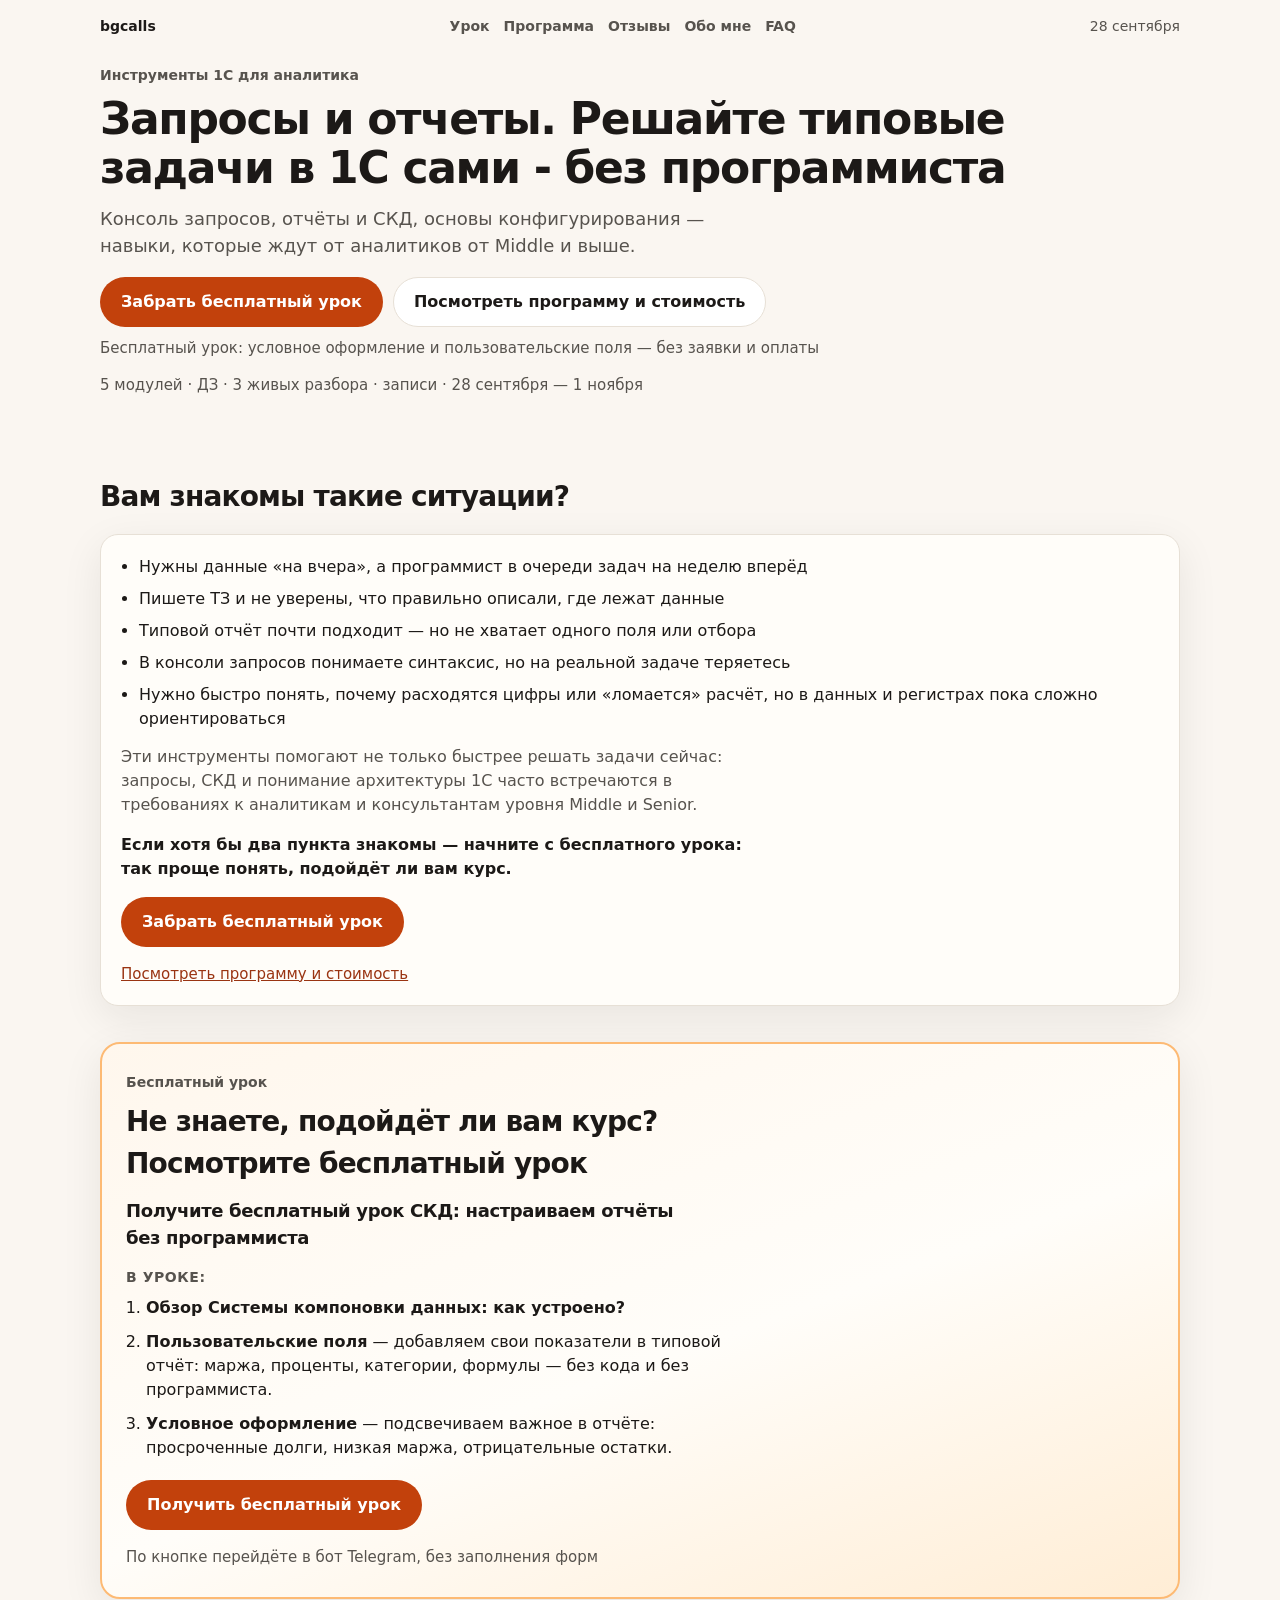
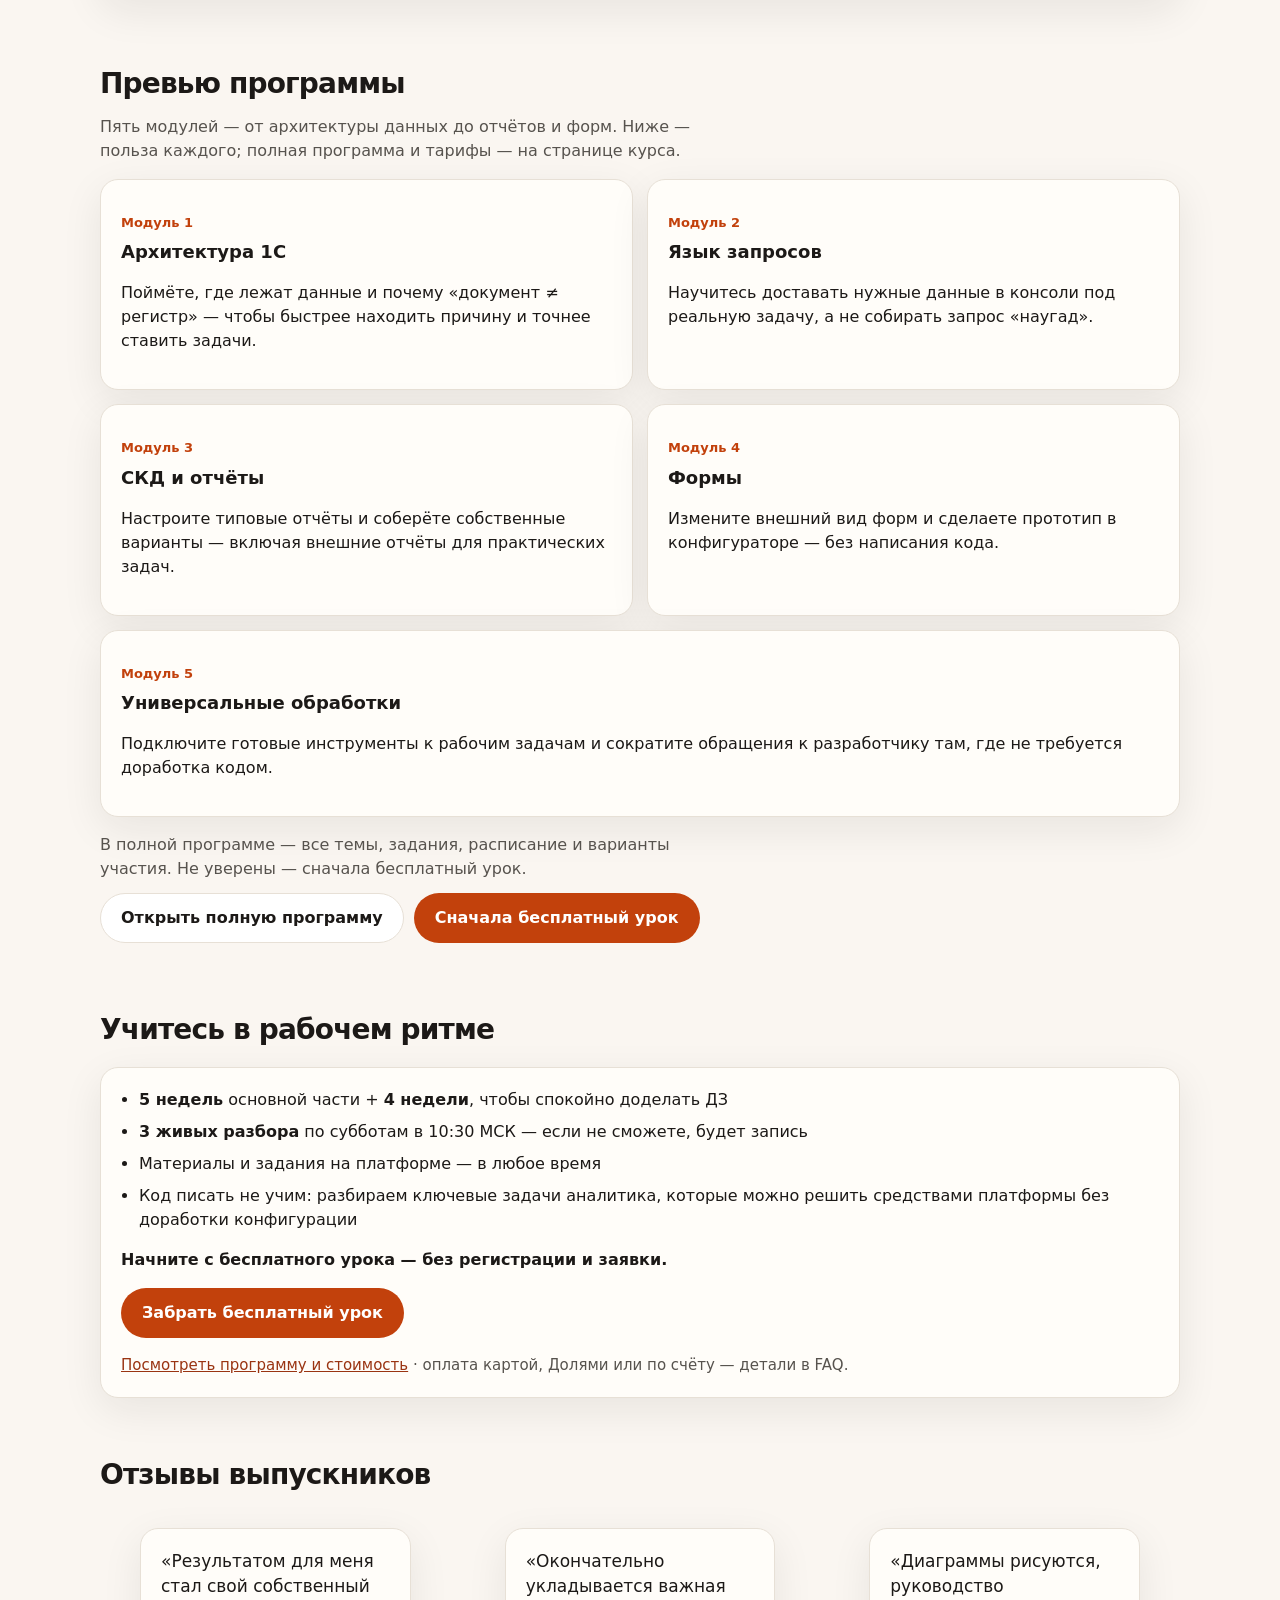
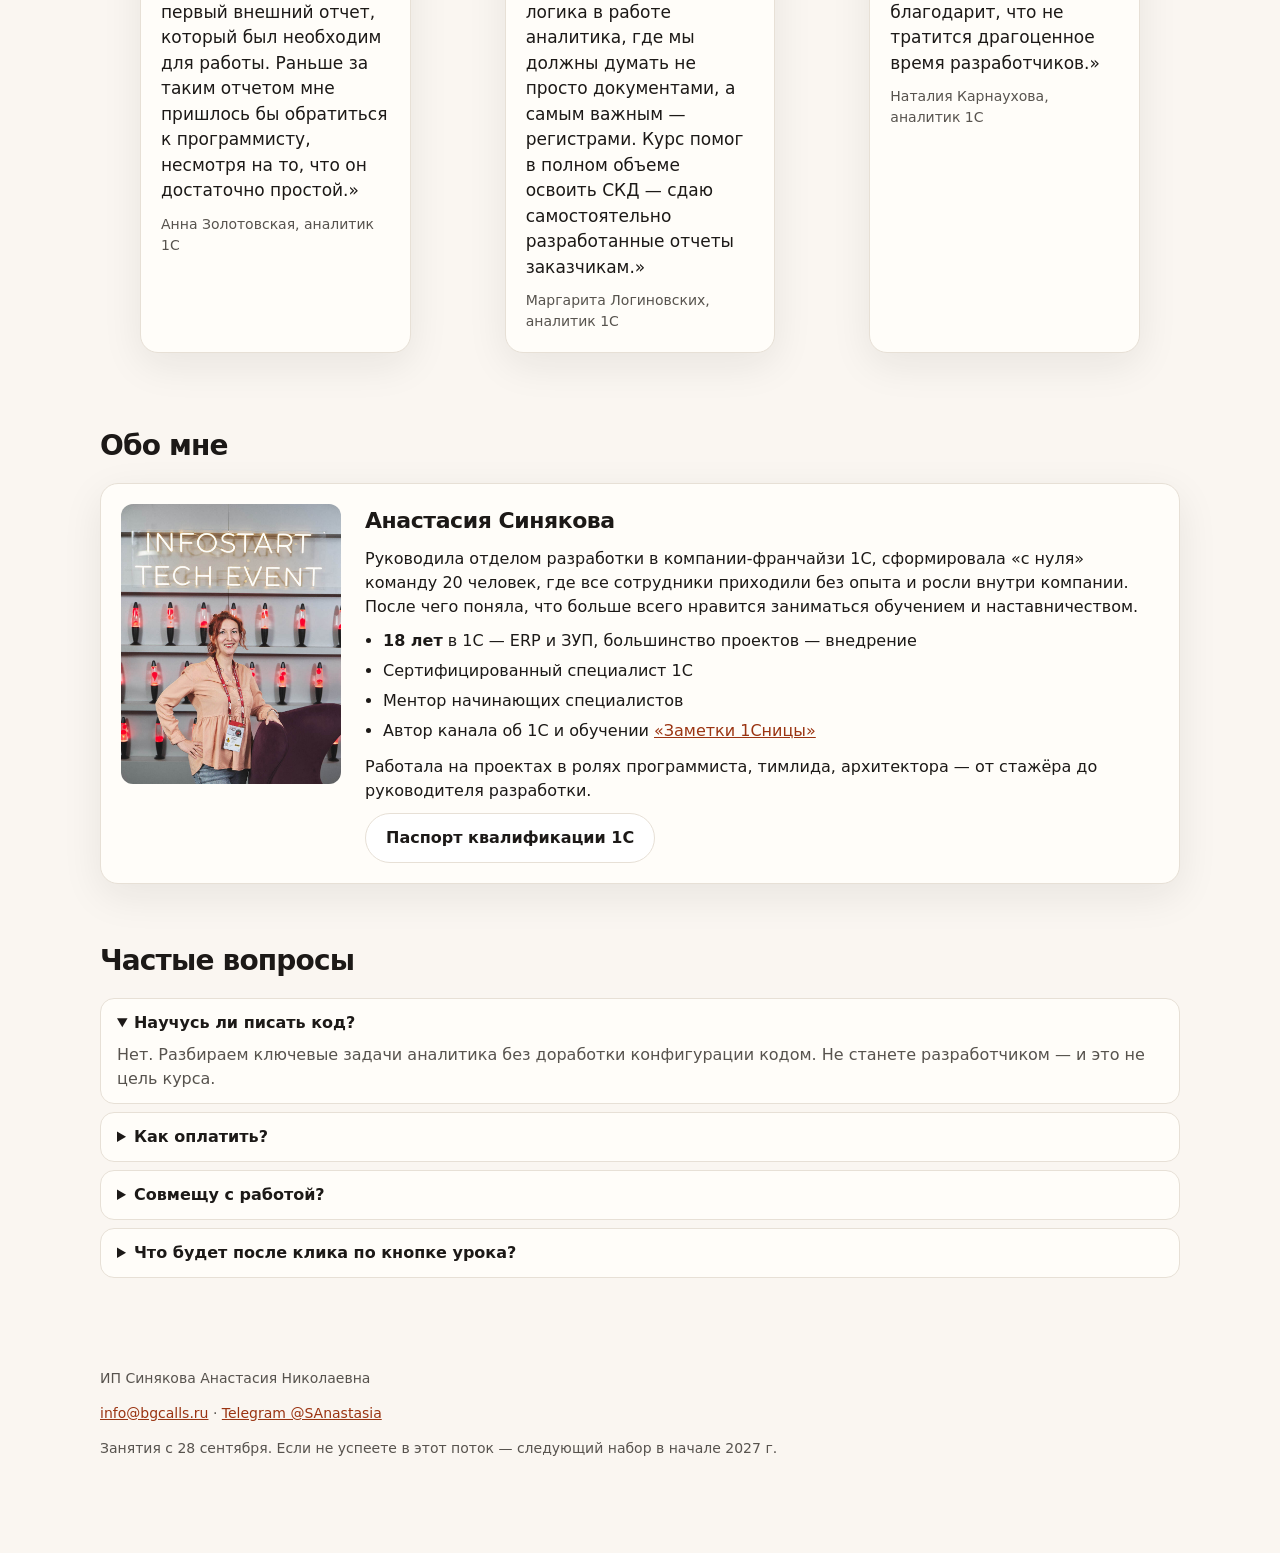
==== commit 75c50e46: "Лид-магнит: бесплатный урок СКД как главное действие Герой и sticky ведут на блок урока; кнопка в бо" ====
--- a/index.html
+++ b/index.html
@@ -38,6 +38,7 @@
   <header class="wrap top">
     <div><strong>bgcalls</strong></div>
     <nav class="top-nav" aria-label="Разделы">
+      <a href="#besplatnyy-urok">Урок</a>
       <a href="#programma">Программа</a>
       <a href="#otzyvy">Отзывы</a>
       <a href="#obo-mne">Обо мне</a>
@@ -49,12 +50,13 @@
   <main>
     <section class="wrap hero" id="hero">
       <p class="kicker">Инструменты 1С для аналитика</p>
-      <h1>Самостоятельно решайте типовые задачи в 1С — без очереди к программисту</h1>
+      <h1>Запросы и отчеты. Решайте типовые задачи в 1С сами - без программиста</h1>
       <p class="lead">Консоль запросов, отчёты и СКД, основы конфигурирования — навыки, которые ждут от аналитиков от Middle и выше.</p>
       <div class="btns">
-        <a class="btn btn-main js-program" href="https://bgcalls.ru/tools#rec713897254">Посмотреть программу и стоимость</a>
-      </div>
-      <p class="cta-note">Без заявки: модули, расписание и стоимость</p>
+        <a class="btn btn-main" href="#besplatnyy-urok">Забрать бесплатный урок</a>
+        <a class="btn btn-ghost js-program" href="https://bgcalls.ru/tools#rec713897254">Посмотреть программу и стоимость</a>
+      </div>
+      <p class="cta-note">Бесплатный урок: условное оформление и пользовательские поля — без заявки и оплаты</p>
       <p class="meta">5 модулей · ДЗ · 3 живых разбора · записи · 28 сентября — 1 ноября</p>
     </section>
 
@@ -69,8 +71,31 @@
           <li>Нужно быстро понять, почему расходятся цифры или «ломается» расчёт, но в данных и регистрах пока сложно ориентироваться</li>
         </ul>
         <p class="career-note">Эти инструменты помогают не только быстрее решать задачи сейчас: запросы, СКД и понимание архитектуры 1С часто встречаются в требованиях к аналитикам и консультантам уровня Middle и Senior.</p>
-        <p class="bridge">Если хотя бы два пункта знакомы — откройте программу: там видно, какие задачи разберёте и сколько стоит участие.</p>
-        <p><a class="btn btn-main js-program" href="https://bgcalls.ru/tools#rec713897254">Посмотреть программу и стоимость</a></p>
+        <p class="bridge">Если хотя бы два пункта знакомы — начните с бесплатного урока: так проще понять, подойдёт ли вам курс.</p>
+        <p><a class="btn btn-main" href="#besplatnyy-urok">Забрать бесплатный урок</a></p>
+        <p class="soft-note"><a class="js-program" href="https://bgcalls.ru/tools#rec713897254">Посмотреть программу и стоимость</a></p>
+      </div>
+    </section>
+
+    <section class="wrap lead-magnet" id="besplatnyy-urok">
+      <div class="lead-magnet-inner">
+        <p class="kicker">Бесплатный урок</p>
+        <h2>Не знаете, подойдёт ли вам курс? Посмотрите бесплатный урок</h2>
+        <p class="lead-magnet-offer">Получите бесплатный урок СКД: настраиваем отчёты без программиста</p>
+        <p class="lead-magnet-label">В уроке:</p>
+        <ol class="lead-magnet-list">
+          <li>
+            <strong>Обзор Системы компоновки данных: как устроено?</strong>
+          </li>
+          <li>
+            <strong>Пользовательские поля</strong> — добавляем свои показатели в типовой отчёт: маржа, проценты, категории, формулы — без кода и без программиста.
+          </li>
+          <li>
+            <strong>Условное оформление</strong> — подсвечиваем важное в отчёте: просроченные долги, низкая маржа, отрицательные остатки.
+          </li>
+        </ol>
+        <p><a class="btn btn-main js-lead" href="https://t.me/bgcalls_tools_bot?start=link_bGJ6SiWSzK">Получить бесплатный урок</a></p>
+        <p class="soft-note">По кнопке перейдёте в бот Telegram, без заполнения форм</p>
       </div>
     </section>
 
@@ -104,8 +129,11 @@
           <p>Подключите готовые инструменты к рабочим задачам и сократите обращения к разработчику там, где не требуется доработка кодом.</p>
         </article>
       </div>
-      <p class="cta-context">В полной программе — все темы, задания, расписание и варианты участия.</p>
-      <p><a class="btn btn-main js-program" href="https://bgcalls.ru/tools#rec713897254">Открыть полную программу</a></p>
+      <p class="cta-context">В полной программе — все темы, задания, расписание и варианты участия. Не уверены — сначала бесплатный урок.</p>
+      <div class="btns">
+        <a class="btn btn-ghost js-program" href="https://bgcalls.ru/tools#rec713897254">Открыть полную программу</a>
+        <a class="btn btn-main" href="#besplatnyy-urok">Сначала бесплатный урок</a>
+      </div>
     </section>
 
     <section class="wrap" id="format">
@@ -117,9 +145,9 @@
           <li>Материалы и задания на платформе — в любое время</li>
           <li>Код писать не учим: разбираем ключевые задачи аналитика, которые можно решить средствами платформы без доработки конфигурации</li>
         </ul>
-        <p class="bridge">Посмотрите, как устроены модули и тарифы — без регистрации и заявки.</p>
-        <p><a class="btn btn-main js-program" href="https://bgcalls.ru/tools#rec713897254">Посмотреть программу и стоимость</a></p>
-        <p class="soft-note">Оплата картой, Долями или по счёту от юрлица — детали на странице курса и в FAQ.</p>
+        <p class="bridge">Начните с бесплатного урока — без регистрации и заявки.</p>
+        <p><a class="btn btn-main" href="#besplatnyy-urok">Забрать бесплатный урок</a></p>
+        <p class="soft-note"><a class="js-program" href="https://bgcalls.ru/tools#rec713897254">Посмотреть программу и стоимость</a> · оплата картой, Долями или по счёту — детали в FAQ.</p>
       </div>
     </section>
 
@@ -177,8 +205,8 @@
         <p>Да. 3 созвона по субботам в 10:30 МСК; если не сможете подключиться — будет запись. Материалы и задания доступны на платформе в любое время. Основная часть — 5 недель и ещё 4 недели на ДЗ.</p>
       </details>
       <details>
-        <summary>Что будет после клика по кнопке?</summary>
-        <p>Откроется страница курса с модулями, форматом, расписанием и стоимостью — без обязательной заявки.</p>
+        <summary>Что будет после клика по кнопке урока?</summary>
+        <p>Откроется бот Telegram с бесплатным уроком СКД — без заполнения форм и без оплаты. Полная программа и стоимость — на <a class="js-program" href="https://bgcalls.ru/tools#rec713897254">странице курса</a>.</p>
       </details>
     </section>
   </main>
@@ -193,7 +221,7 @@
   </footer>
 
   <div class="sticky">
-    <a class="btn btn-main js-program" href="https://bgcalls.ru/tools#rec713897254" style="width:100%">Посмотреть программу и стоимость</a>
+    <a class="btn btn-main" href="#besplatnyy-urok" style="width:100%">Забрать бесплатный урок</a>
   </div>
 
   <script src="config.js"></script>
--- a/styles.css
+++ b/styles.css
@@ -126,6 +126,43 @@
   margin: 14px 0 0;
   color: var(--muted);
   max-width: 40rem;
+}
+.lead-magnet {
+  padding: 8px 0 36px;
+}
+.lead-magnet-inner {
+  background: linear-gradient(160deg, #fff7ed 0%, #fffdf9 55%, #ffedd5 100%);
+  border: 2px solid #fdba74;
+  border-radius: 20px;
+  padding: 28px 24px;
+  box-shadow: var(--shadow);
+}
+.lead-magnet h2 {
+  margin-bottom: 12px;
+  max-width: 36rem;
+}
+.lead-magnet-offer {
+  margin: 0 0 16px;
+  font-size: 18px;
+  font-weight: 700;
+  max-width: 36rem;
+  letter-spacing: -0.02em;
+}
+.lead-magnet-label {
+  margin: 0 0 8px;
+  font-weight: 700;
+  color: var(--muted);
+  font-size: 14px;
+  text-transform: uppercase;
+  letter-spacing: 0.04em;
+}
+.lead-magnet-list {
+  margin: 0 0 20px;
+  padding-left: 20px;
+  max-width: 40rem;
+}
+.lead-magnet-list li {
+  margin-bottom: 10px;
 }
 .pains ul, .results, .format-list {
   margin: 0;
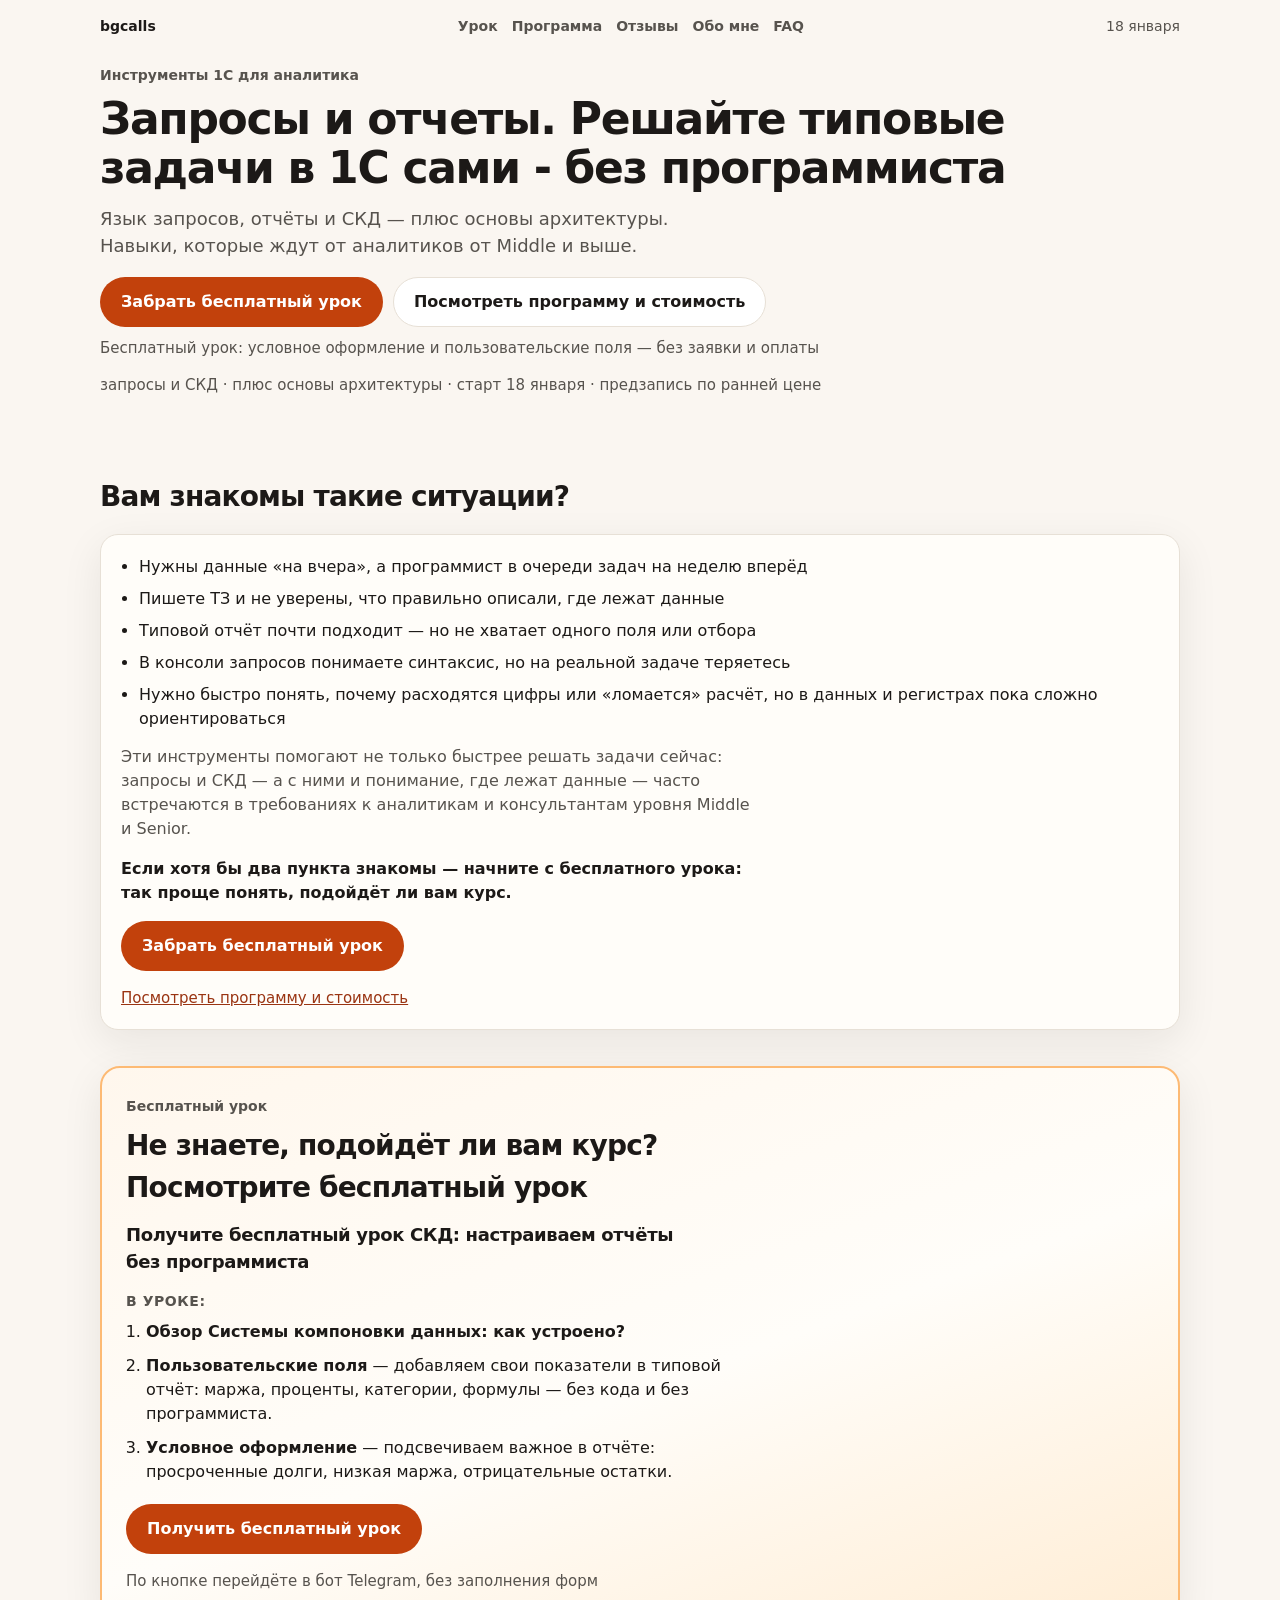
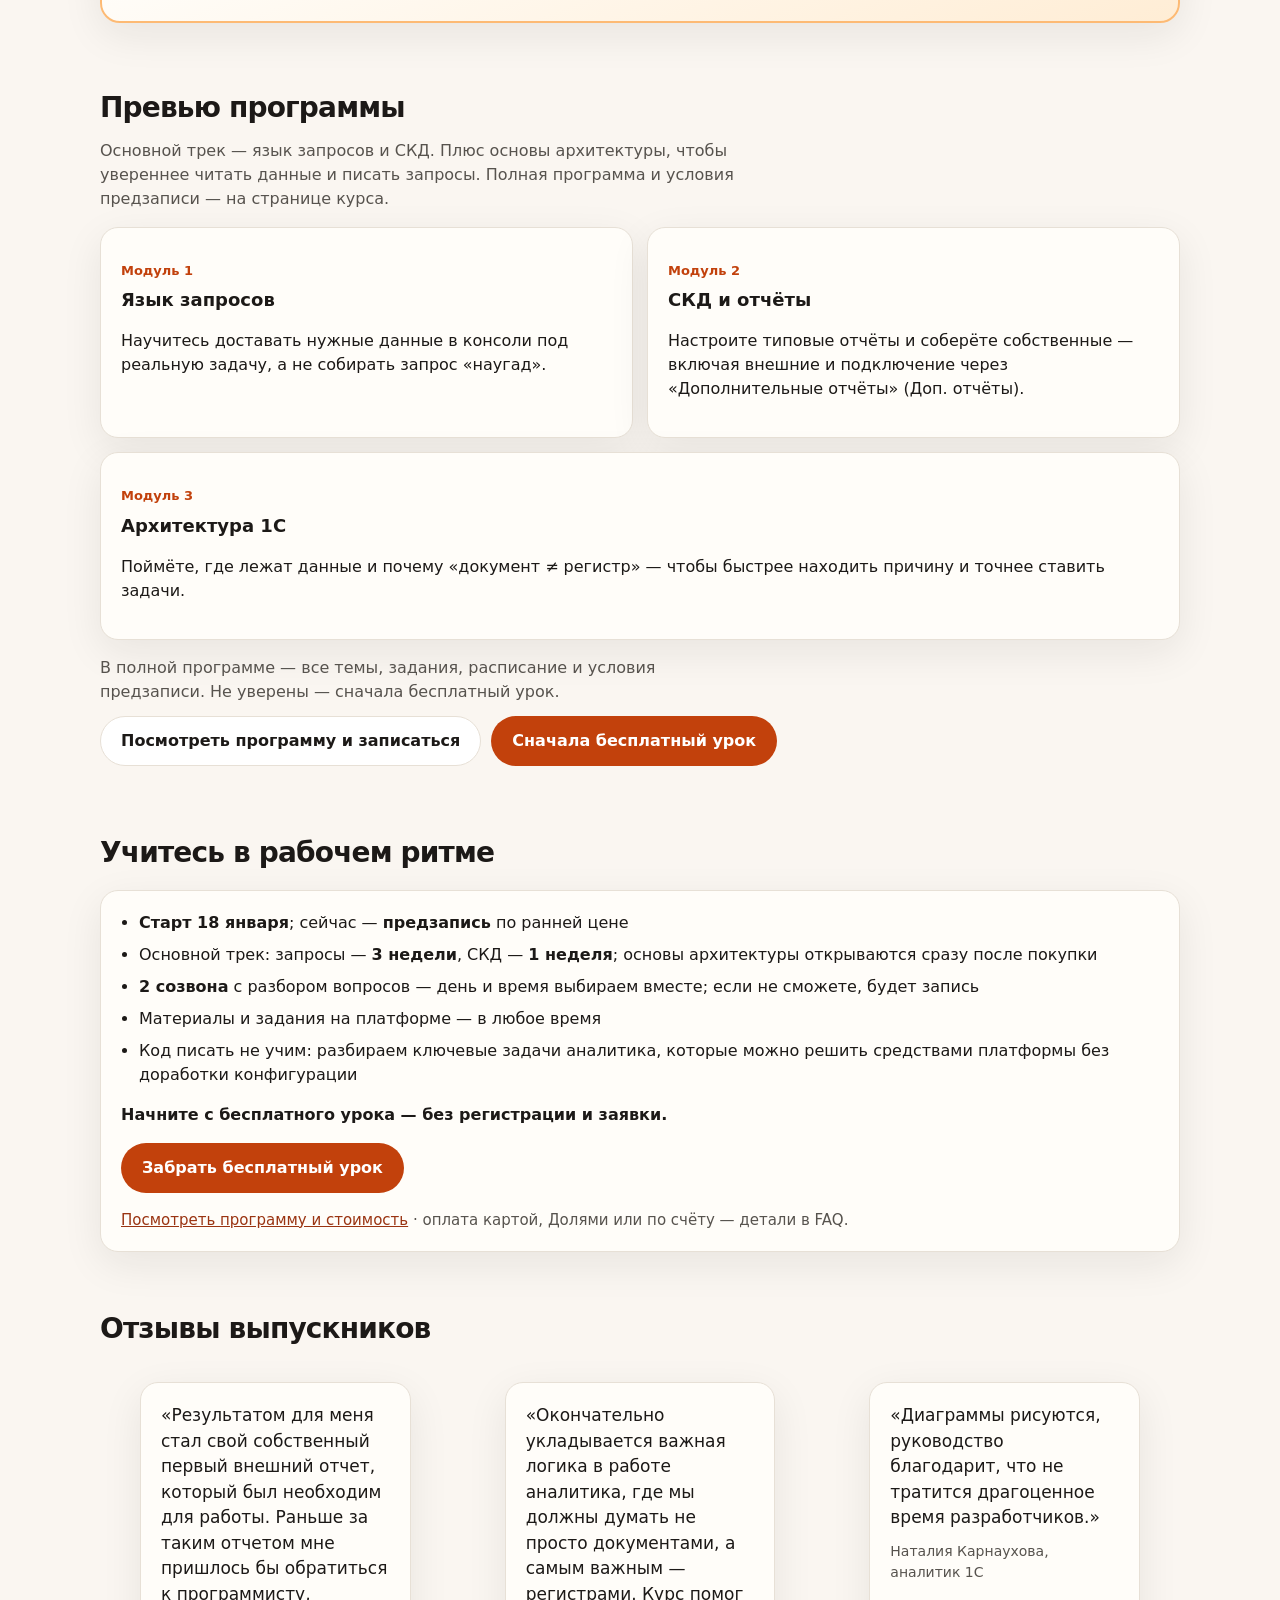
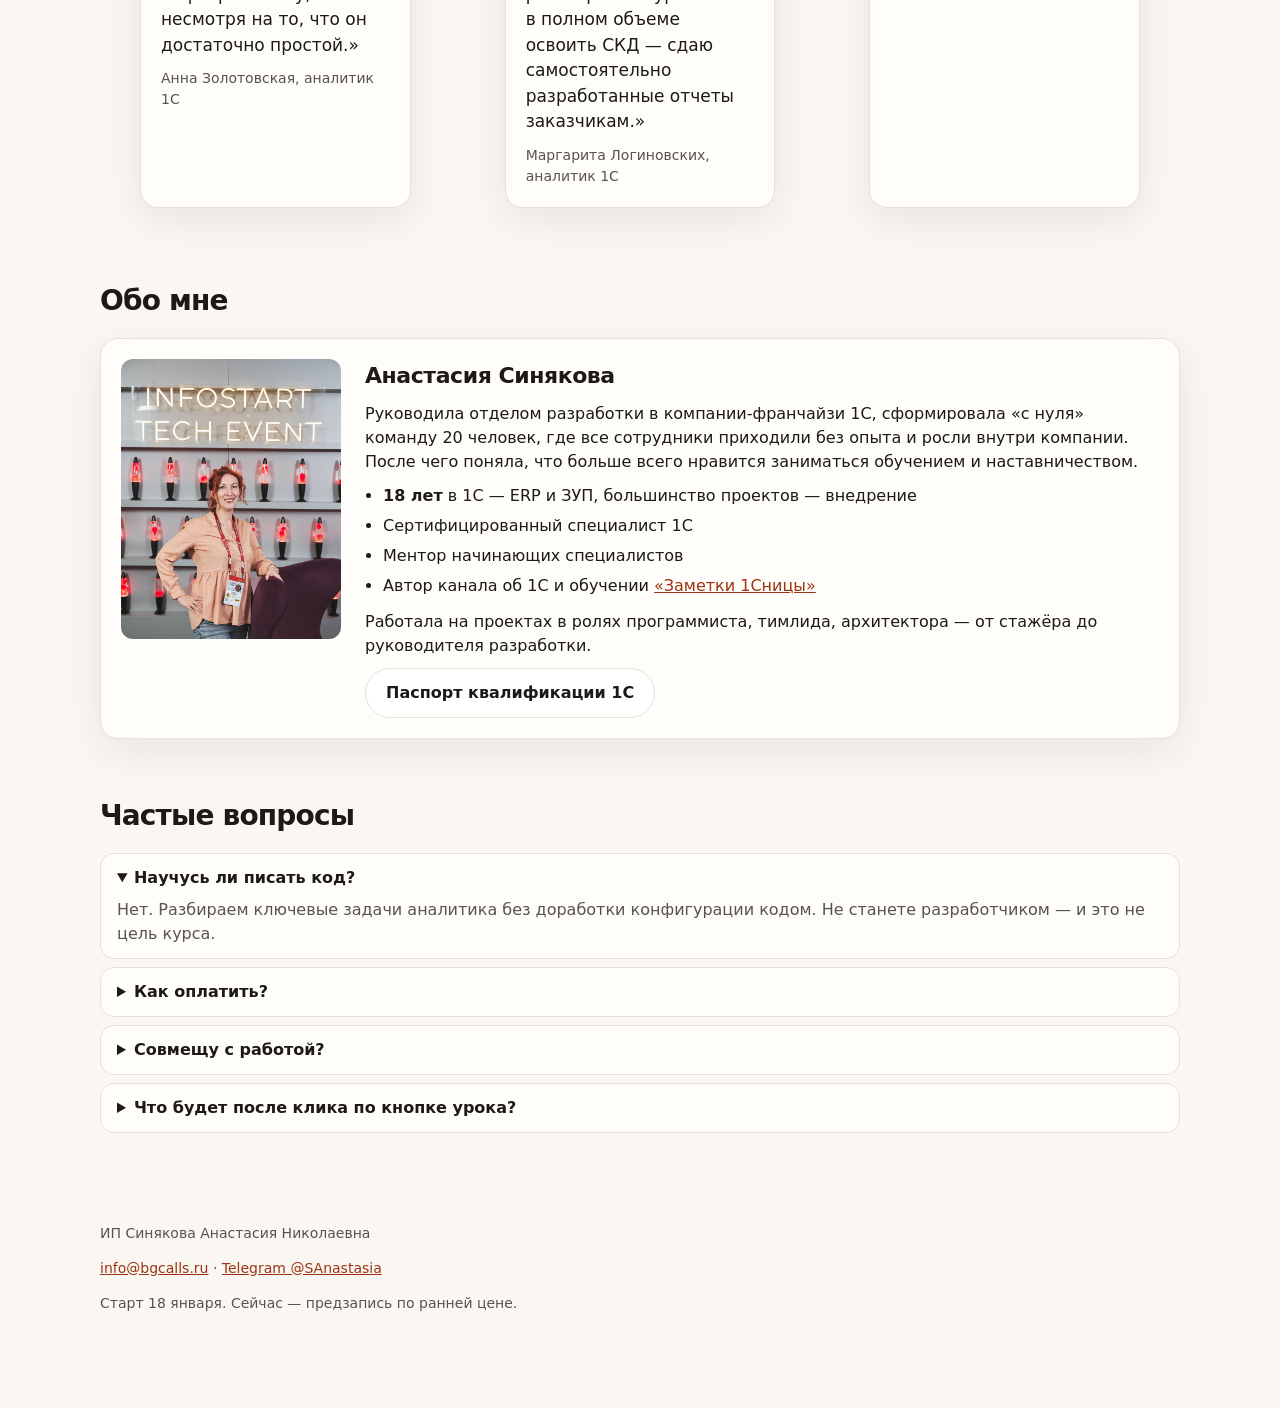
==== commit 7bd5c95b: "Короткий курс на лендинге: запросы, СКД и архитектура Переписан оффер под короткий формат: основной " ====
--- a/index.html
+++ b/index.html
@@ -4,13 +4,13 @@
   <meta charset="utf-8">
   <meta name="viewport" content="width=device-width, initial-scale=1">
   <title>Инструменты 1С для аналитика</title>
-  <meta name="description" content="Для аналитиков и консультантов 1С. Решаем свои задачи без программиста. Поток с 28 сентября 2026.">
+  <meta name="description" content="Для аналитиков и консультантов 1С. Решаем свои задачи без программиста. Короткий курс: язык запросов и СКД, плюс основы архитектуры. Старт 18 января — сейчас предзапись по ранней цене.">
   <link rel="canonical" href="https://query.bgcalls.ru/">
   <link rel="icon" href="/favicon.ico" sizes="any">
   <link rel="icon" type="image/jpeg" href="/favicon.jpg">
   <link rel="apple-touch-icon" href="/favicon.jpg">
   <meta property="og:title" content="Инструменты 1С для аналитика">
-  <meta property="og:description" content="Для аналитиков и консультантов 1С. Решаем свои задачи без программиста.">
+  <meta property="og:description" content="Для аналитиков и консультантов 1С. Язык запросов и СКД без программиста, плюс основы архитектуры. Старт 18 января — предзапись по ранней цене.">
   <meta property="og:url" content="https://query.bgcalls.ru/">
   <meta property="og:type" content="website">
   <link rel="stylesheet" href="styles.css">
@@ -44,20 +44,20 @@
       <a href="#obo-mne">Обо мне</a>
       <a href="#faq">FAQ</a>
     </nav>
-    <div>28 сентября</div>
+    <div>18 января</div>
   </header>
 
   <main>
     <section class="wrap hero" id="hero">
       <p class="kicker">Инструменты 1С для аналитика</p>
       <h1>Запросы и отчеты. Решайте типовые задачи в 1С сами - без программиста</h1>
-      <p class="lead">Консоль запросов, отчёты и СКД, основы конфигурирования — навыки, которые ждут от аналитиков от Middle и выше.</p>
+      <p class="lead">Язык запросов, отчёты и СКД — плюс основы архитектуры. Навыки, которые ждут от аналитиков от Middle и выше.</p>
       <div class="btns">
         <a class="btn btn-main" href="#besplatnyy-urok">Забрать бесплатный урок</a>
         <a class="btn btn-ghost js-program" href="https://bgcalls.ru/tools#rec713897254">Посмотреть программу и стоимость</a>
       </div>
       <p class="cta-note">Бесплатный урок: условное оформление и пользовательские поля — без заявки и оплаты</p>
-      <p class="meta">5 модулей · ДЗ · 3 живых разбора · записи · 28 сентября — 1 ноября</p>
+      <p class="meta">запросы и СКД · плюс основы архитектуры · старт 18 января · предзапись по ранней цене</p>
     </section>
 
     <section class="wrap" id="boli">
@@ -70,7 +70,7 @@
           <li>В консоли запросов понимаете синтаксис, но на реальной задаче теряетесь</li>
           <li>Нужно быстро понять, почему расходятся цифры или «ломается» расчёт, но в данных и регистрах пока сложно ориентироваться</li>
         </ul>
-        <p class="career-note">Эти инструменты помогают не только быстрее решать задачи сейчас: запросы, СКД и понимание архитектуры 1С часто встречаются в требованиях к аналитикам и консультантам уровня Middle и Senior.</p>
+        <p class="career-note">Эти инструменты помогают не только быстрее решать задачи сейчас: запросы и СКД — а с ними и понимание, где лежат данные — часто встречаются в требованиях к аналитикам и консультантам уровня Middle и Senior.</p>
         <p class="bridge">Если хотя бы два пункта знакомы — начните с бесплатного урока: так проще понять, подойдёт ли вам курс.</p>
         <p><a class="btn btn-main" href="#besplatnyy-urok">Забрать бесплатный урок</a></p>
         <p class="soft-note"><a class="js-program" href="https://bgcalls.ru/tools#rec713897254">Посмотреть программу и стоимость</a></p>
@@ -101,37 +101,27 @@
 
     <section class="wrap" id="programma">
       <h2>Превью программы</h2>
-      <p class="section-lead">Пять модулей — от архитектуры данных до отчётов и форм. Ниже — польза каждого; полная программа и тарифы — на странице курса.</p>
+      <p class="section-lead">Основной трек — язык запросов и СКД. Плюс основы архитектуры, чтобы увереннее читать данные и писать запросы. Полная программа и условия предзаписи — на странице курса.</p>
       <div class="grid-mods">
         <article class="card">
           <p class="num">Модуль 1</p>
-          <h3>Архитектура 1С</h3>
-          <p>Поймёте, где лежат данные и почему «документ ≠ регистр» — чтобы быстрее находить причину и точнее ставить задачи.</p>
-        </article>
-        <article class="card">
-          <p class="num">Модуль 2</p>
           <h3>Язык запросов</h3>
           <p>Научитесь доставать нужные данные в консоли под реальную задачу, а не собирать запрос «наугад».</p>
         </article>
         <article class="card">
-          <p class="num">Модуль 3</p>
+          <p class="num">Модуль 2</p>
           <h3>СКД и отчёты</h3>
-          <p>Настроите типовые отчёты и соберёте собственные варианты — включая внешние отчёты для практических задач.</p>
+          <p>Настроите типовые отчёты и соберёте собственные — включая внешние и подключение через «Дополнительные отчёты» (Доп. отчёты).</p>
         </article>
         <article class="card">
-          <p class="num">Модуль 4</p>
-          <h3>Формы</h3>
-          <p>Измените внешний вид форм и сделаете прототип в конфигураторе — без написания кода.</p>
+          <p class="num">Модуль 3</p>
+          <h3>Архитектура 1С</h3>
+          <p>Поймёте, где лежат данные и почему «документ ≠ регистр» — чтобы быстрее находить причину и точнее ставить задачи.</p>
         </article>
-        <article class="card">
-          <p class="num">Модуль 5</p>
-          <h3>Универсальные обработки</h3>
-          <p>Подключите готовые инструменты к рабочим задачам и сократите обращения к разработчику там, где не требуется доработка кодом.</p>
-        </article>
-      </div>
-      <p class="cta-context">В полной программе — все темы, задания, расписание и варианты участия. Не уверены — сначала бесплатный урок.</p>
+      </div>
+      <p class="cta-context">В полной программе — все темы, задания, расписание и условия предзаписи. Не уверены — сначала бесплатный урок.</p>
       <div class="btns">
-        <a class="btn btn-ghost js-program" href="https://bgcalls.ru/tools#rec713897254">Открыть полную программу</a>
+        <a class="btn btn-ghost js-program" href="https://bgcalls.ru/tools#rec713897254">Посмотреть программу и записаться</a>
         <a class="btn btn-main" href="#besplatnyy-urok">Сначала бесплатный урок</a>
       </div>
     </section>
@@ -140,8 +130,9 @@
       <h2>Учитесь в рабочем ритме</h2>
       <div class="card">
         <ul class="format-list">
-          <li><strong>5 недель</strong> основной части + <strong>4 недели</strong>, чтобы спокойно доделать ДЗ</li>
-          <li><strong>3 живых разбора</strong> по субботам в 10:30 МСК — если не сможете, будет запись</li>
+          <li><strong>Старт 18 января</strong>; сейчас — <strong>предзапись</strong> по ранней цене</li>
+          <li>Основной трек: запросы — <strong>3 недели</strong>, СКД — <strong>1 неделя</strong>; основы архитектуры открываются сразу после покупки</li>
+          <li><strong>2 созвона</strong> с разбором вопросов — день и время выбираем вместе; если не сможете, будет запись</li>
           <li>Материалы и задания на платформе — в любое время</li>
           <li>Код писать не учим: разбираем ключевые задачи аналитика, которые можно решить средствами платформы без доработки конфигурации</li>
         </ul>
@@ -198,11 +189,11 @@
       </details>
       <details>
         <summary>Как оплатить?</summary>
-        <p>По карте, в рассрочку Долями или по счёту от юрлица. Для запроса счёта пишите на <a href="mailto:info@bgcalls.ru">info@bgcalls.ru</a> или в Telegram <a href="https://t.me/sAnastasia">@SAnastasia</a>. Программа и тарифы — на <a class="js-program" href="https://bgcalls.ru/tools#rec713897254">странице курса</a>.</p>
+        <p>Сейчас — предзапись по ранней цене. Оплата по карте, в рассрочку Долями или по счёту от юрлица. Для запроса счёта пишите на <a href="mailto:info@bgcalls.ru">info@bgcalls.ru</a> или в Telegram <a href="https://t.me/sAnastasia">@SAnastasia</a>. Программа и тарифы — на <a class="js-program" href="https://bgcalls.ru/tools#rec713897254">странице курса</a>.</p>
       </details>
       <details>
         <summary>Совмещу с работой?</summary>
-        <p>Да. 3 созвона по субботам в 10:30 МСК; если не сможете подключиться — будет запись. Материалы и задания доступны на платформе в любое время. Основная часть — 5 недель и ещё 4 недели на ДЗ.</p>
+        <p>Да. 2 созвона с разбором вопросов — день и время выбираем вместе; если не сможете подключиться — будет запись. Материалы и задания доступны на платформе в любое время. Основной трек: запросы — 3 недели, СКД — 1 неделя; блок по архитектуре открывается сразу после покупки. Основной старт — 18 января.</p>
       </details>
       <details>
         <summary>Что будет после клика по кнопке урока?</summary>
@@ -217,7 +208,7 @@
       <a href="mailto:info@bgcalls.ru">info@bgcalls.ru</a> ·
       <a href="https://t.me/sAnastasia">Telegram @SAnastasia</a>
     </p>
-    <p>Занятия с 28 сентября. Если не успеете в этот поток — следующий набор в начале 2027 г.</p>
+    <p>Старт 18 января. Сейчас — предзапись по ранней цене.</p>
   </footer>
 
   <div class="sticky">
--- a/styles.css
+++ b/styles.css
@@ -182,6 +182,12 @@
   grid-column: 1 / -1;
   max-width: 100%;
 }
+.grid-mods .card ul {
+  margin-top: 10px;
+  color: var(--muted);
+  font-size: 15px;
+}
+.grid-mods .card li { margin-bottom: 6px; }
 .btn {
   display: inline-flex;
   align-items: center;
